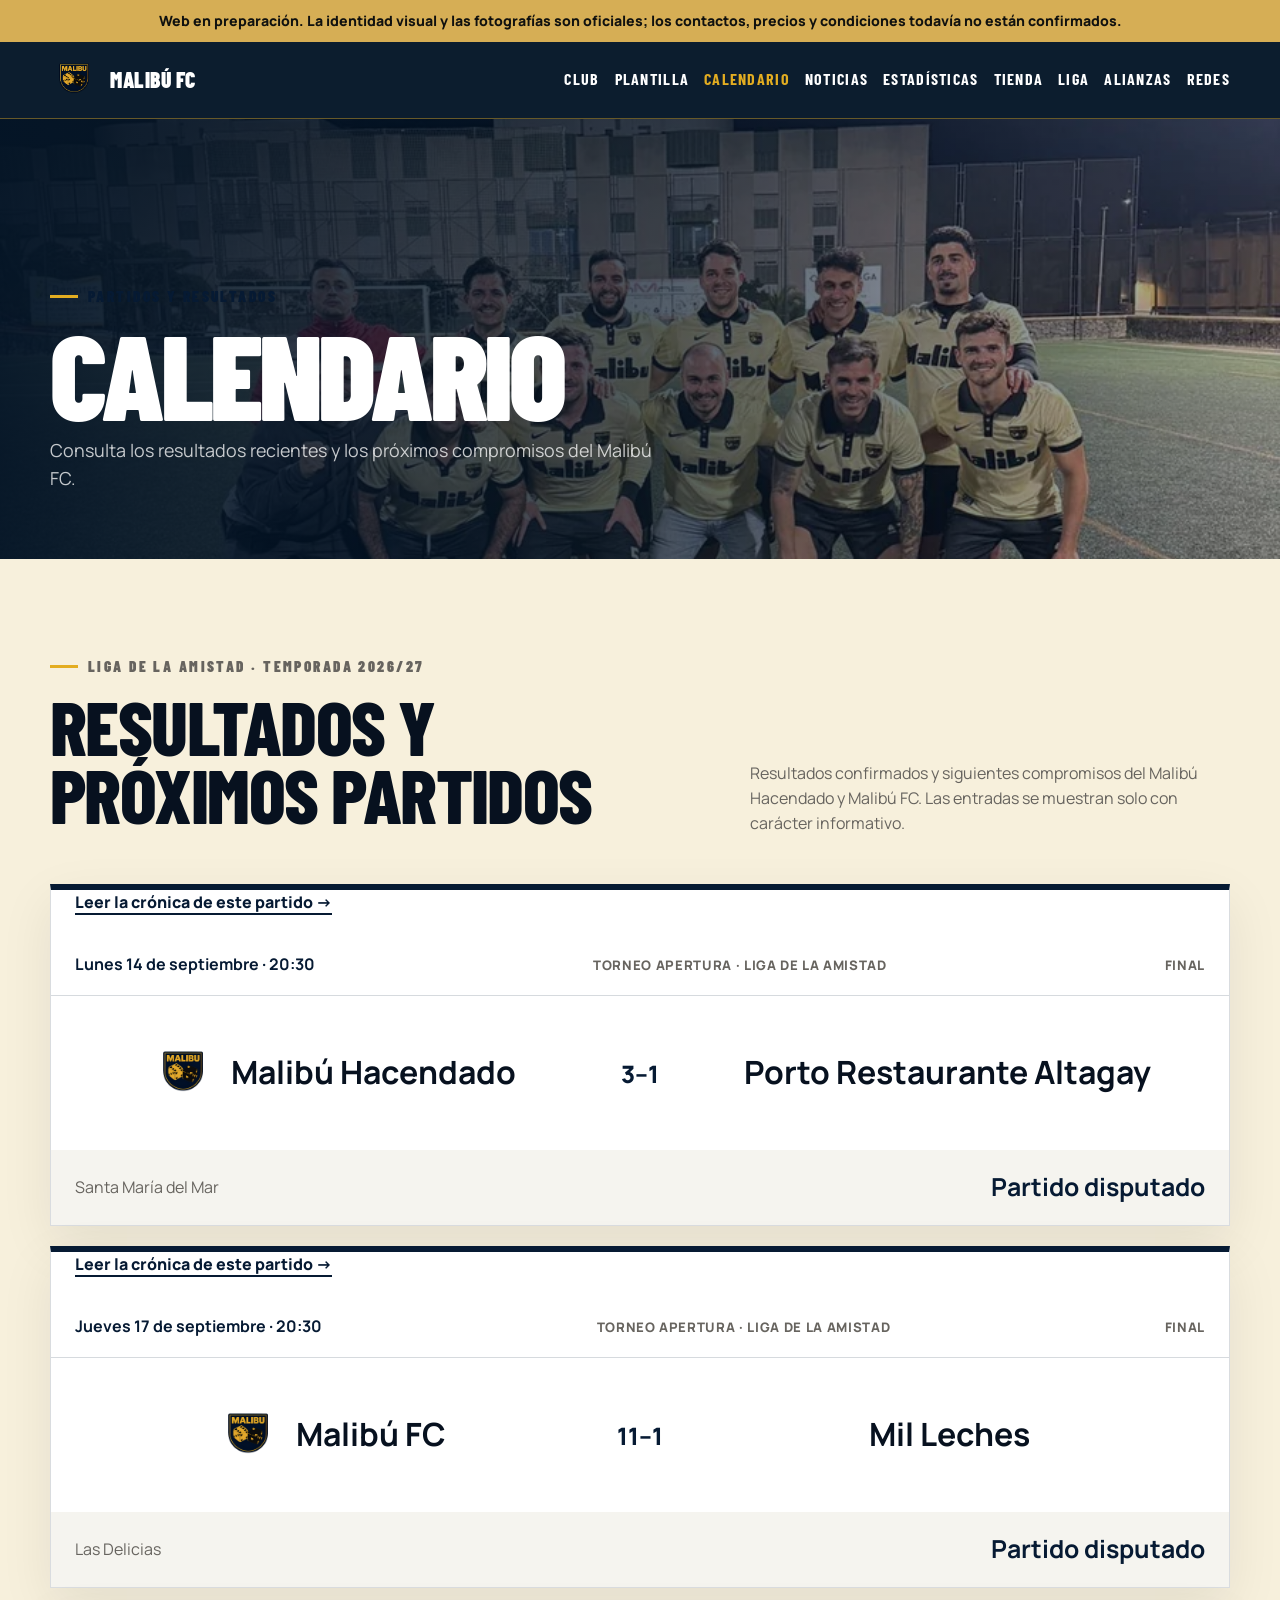
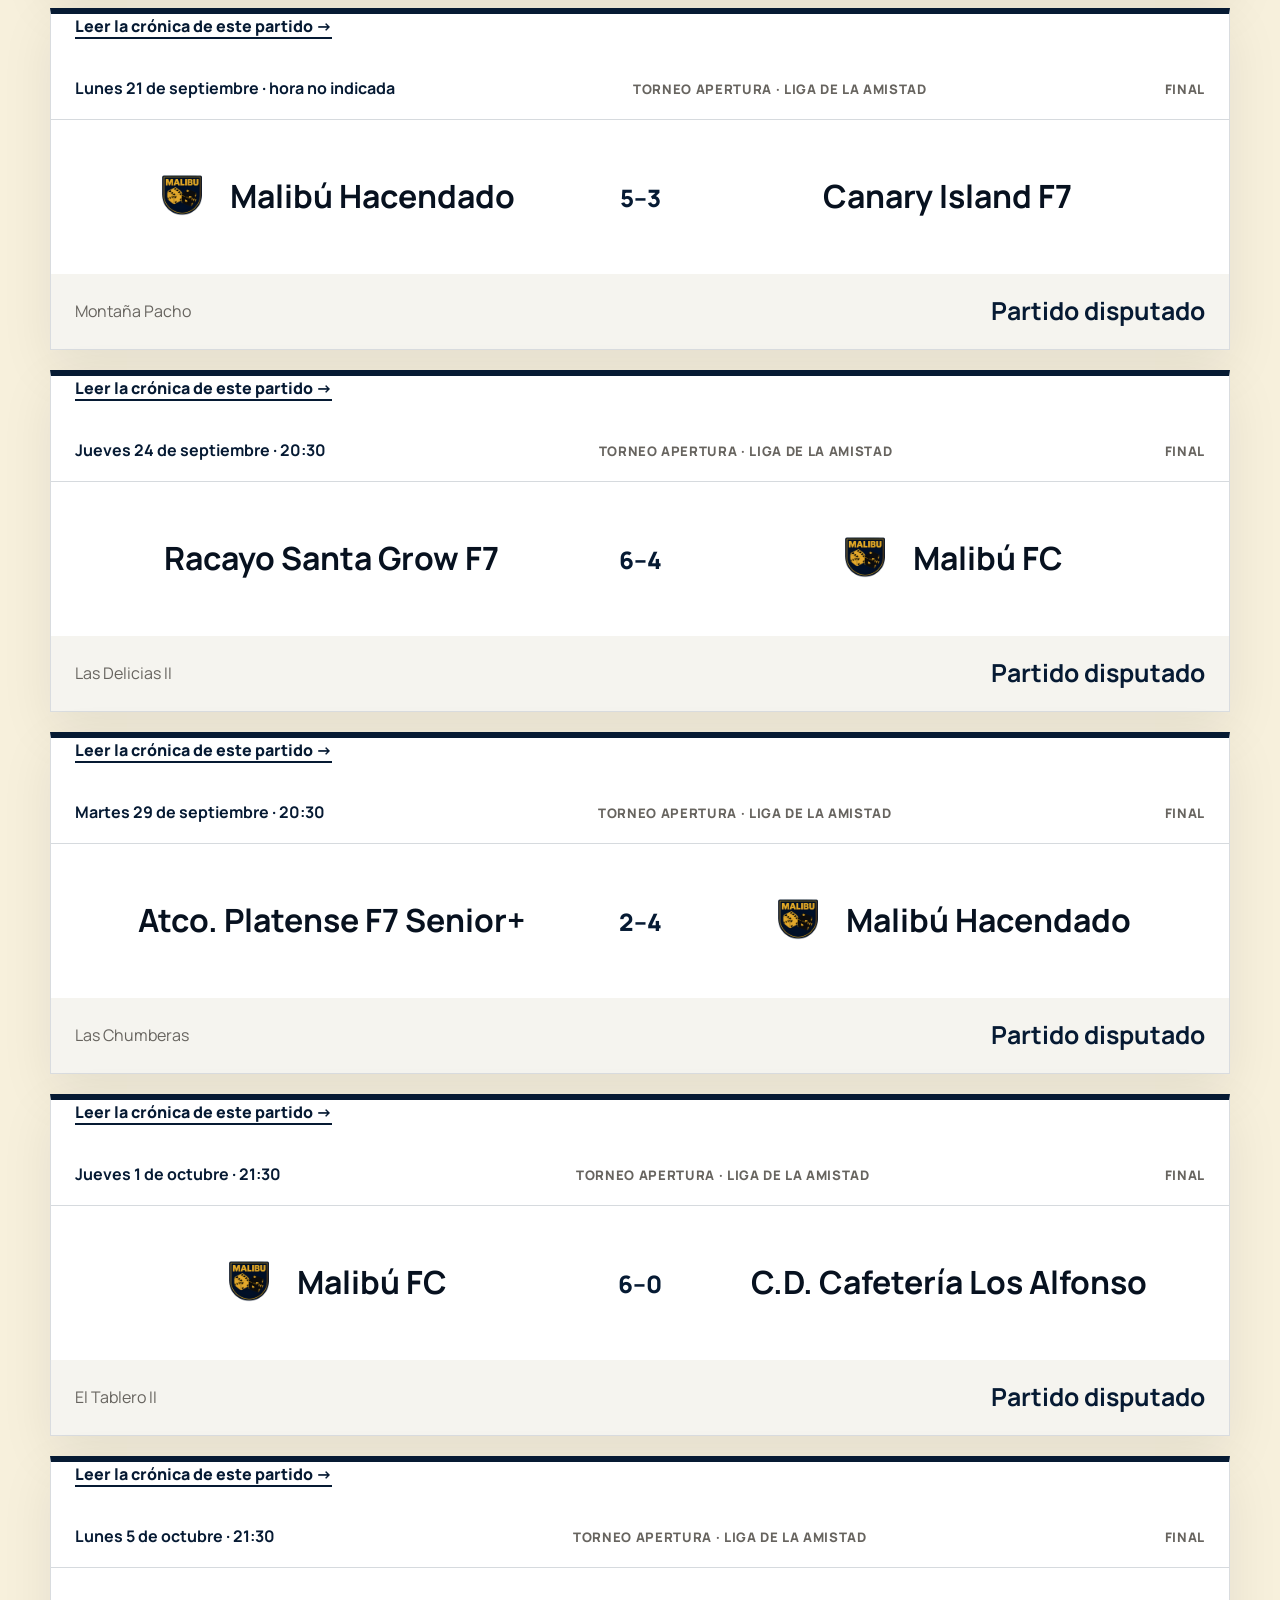
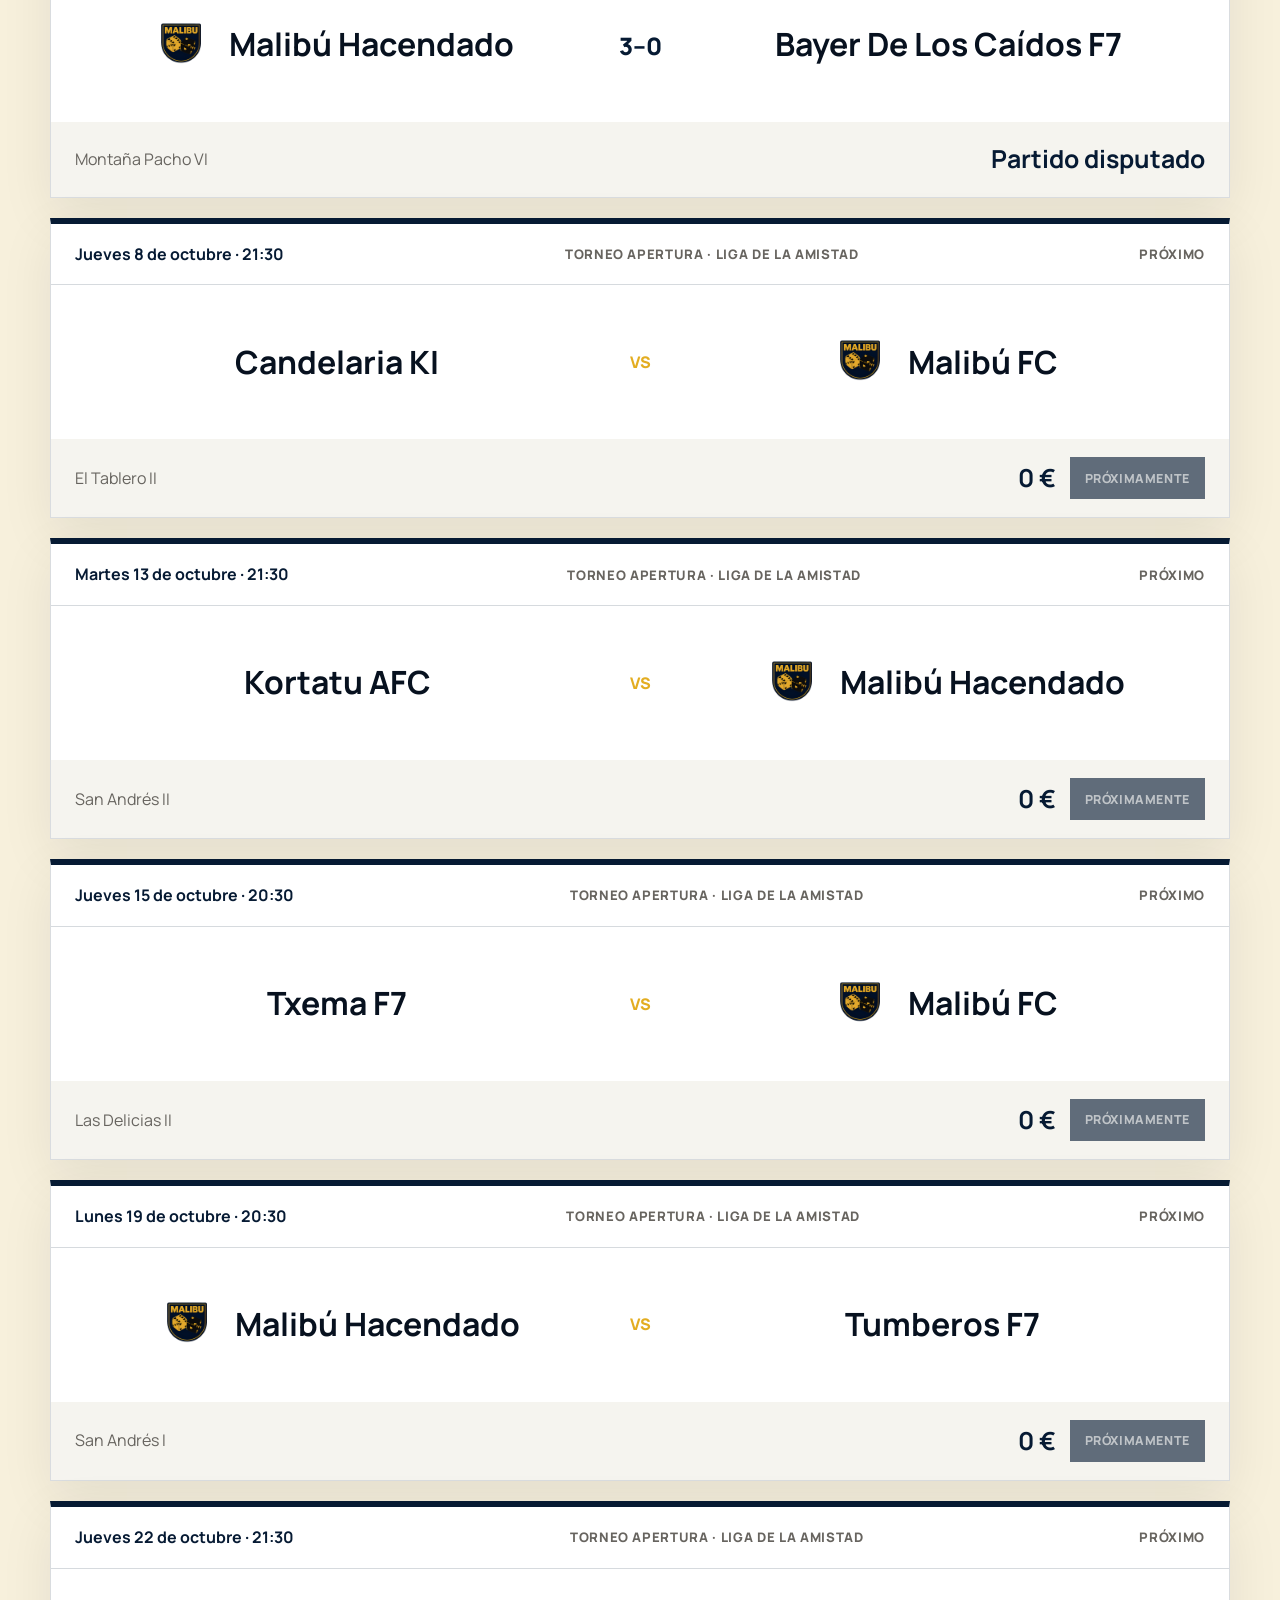
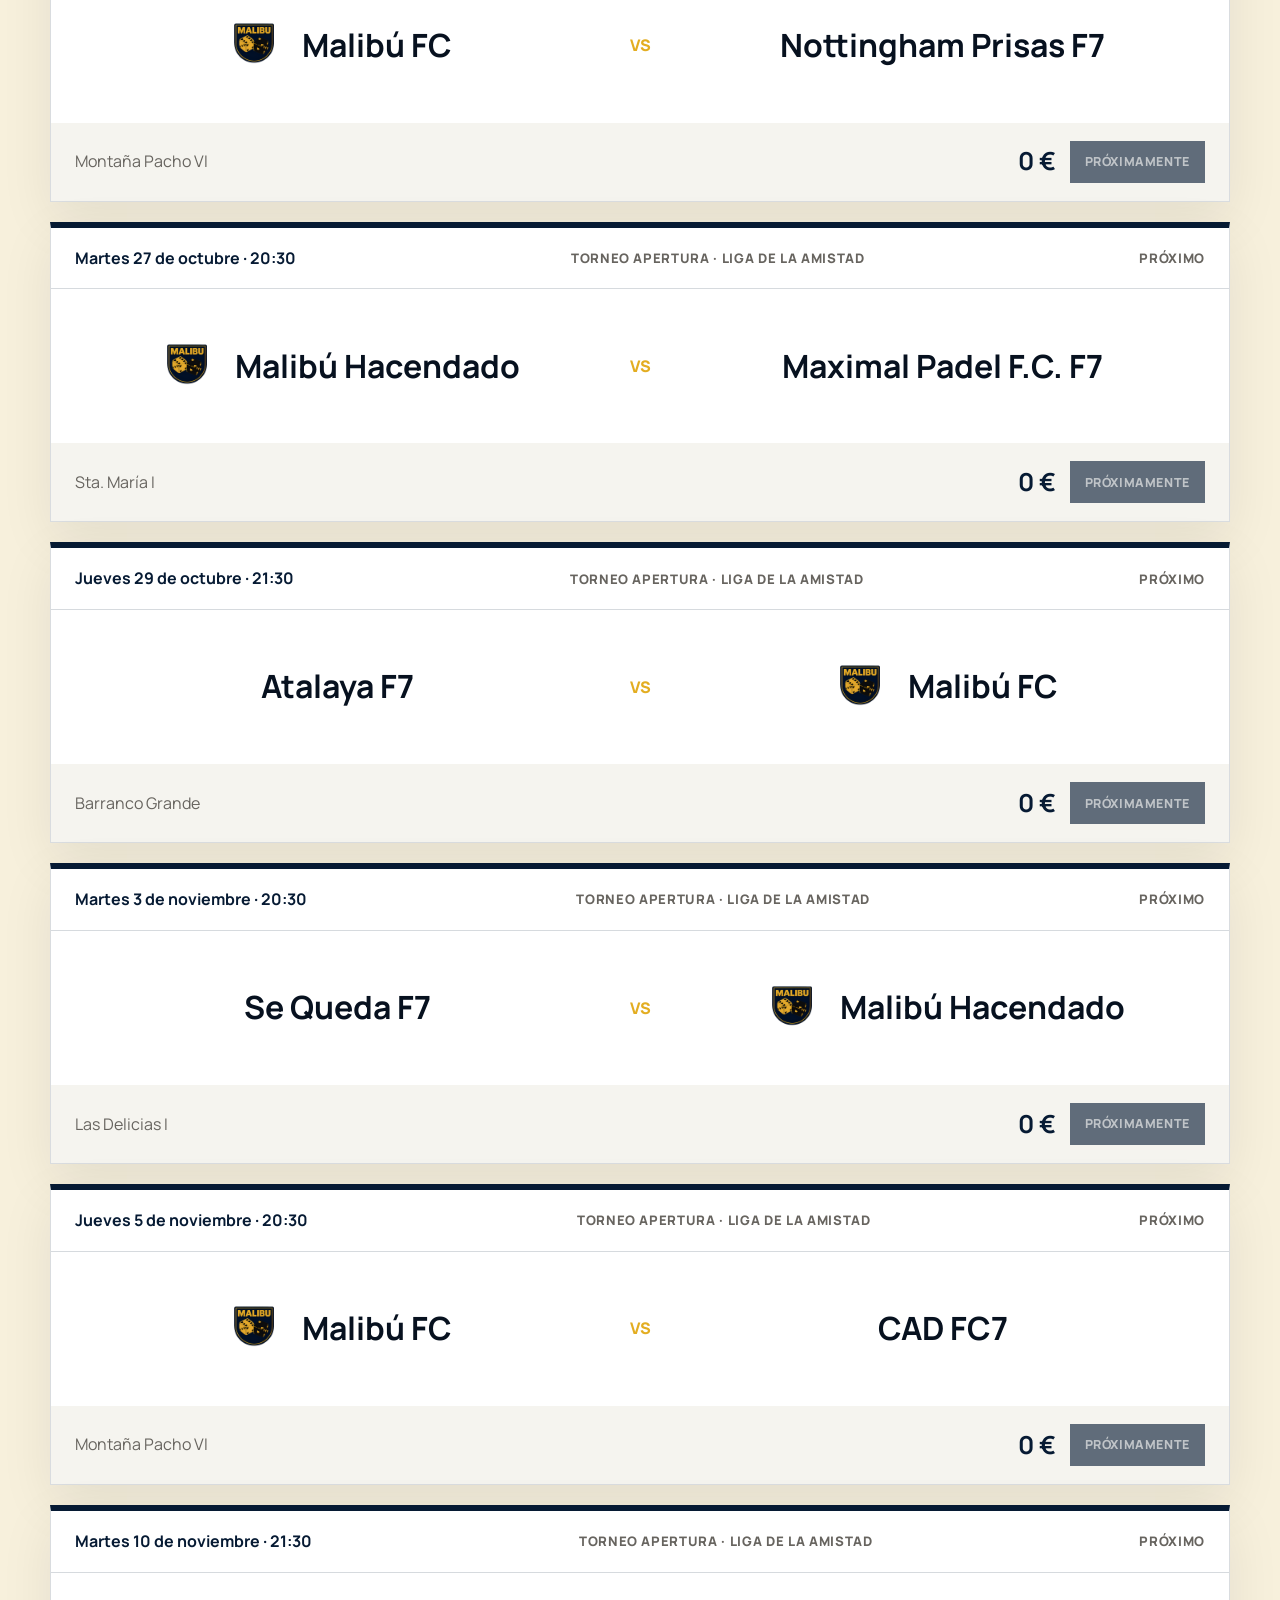
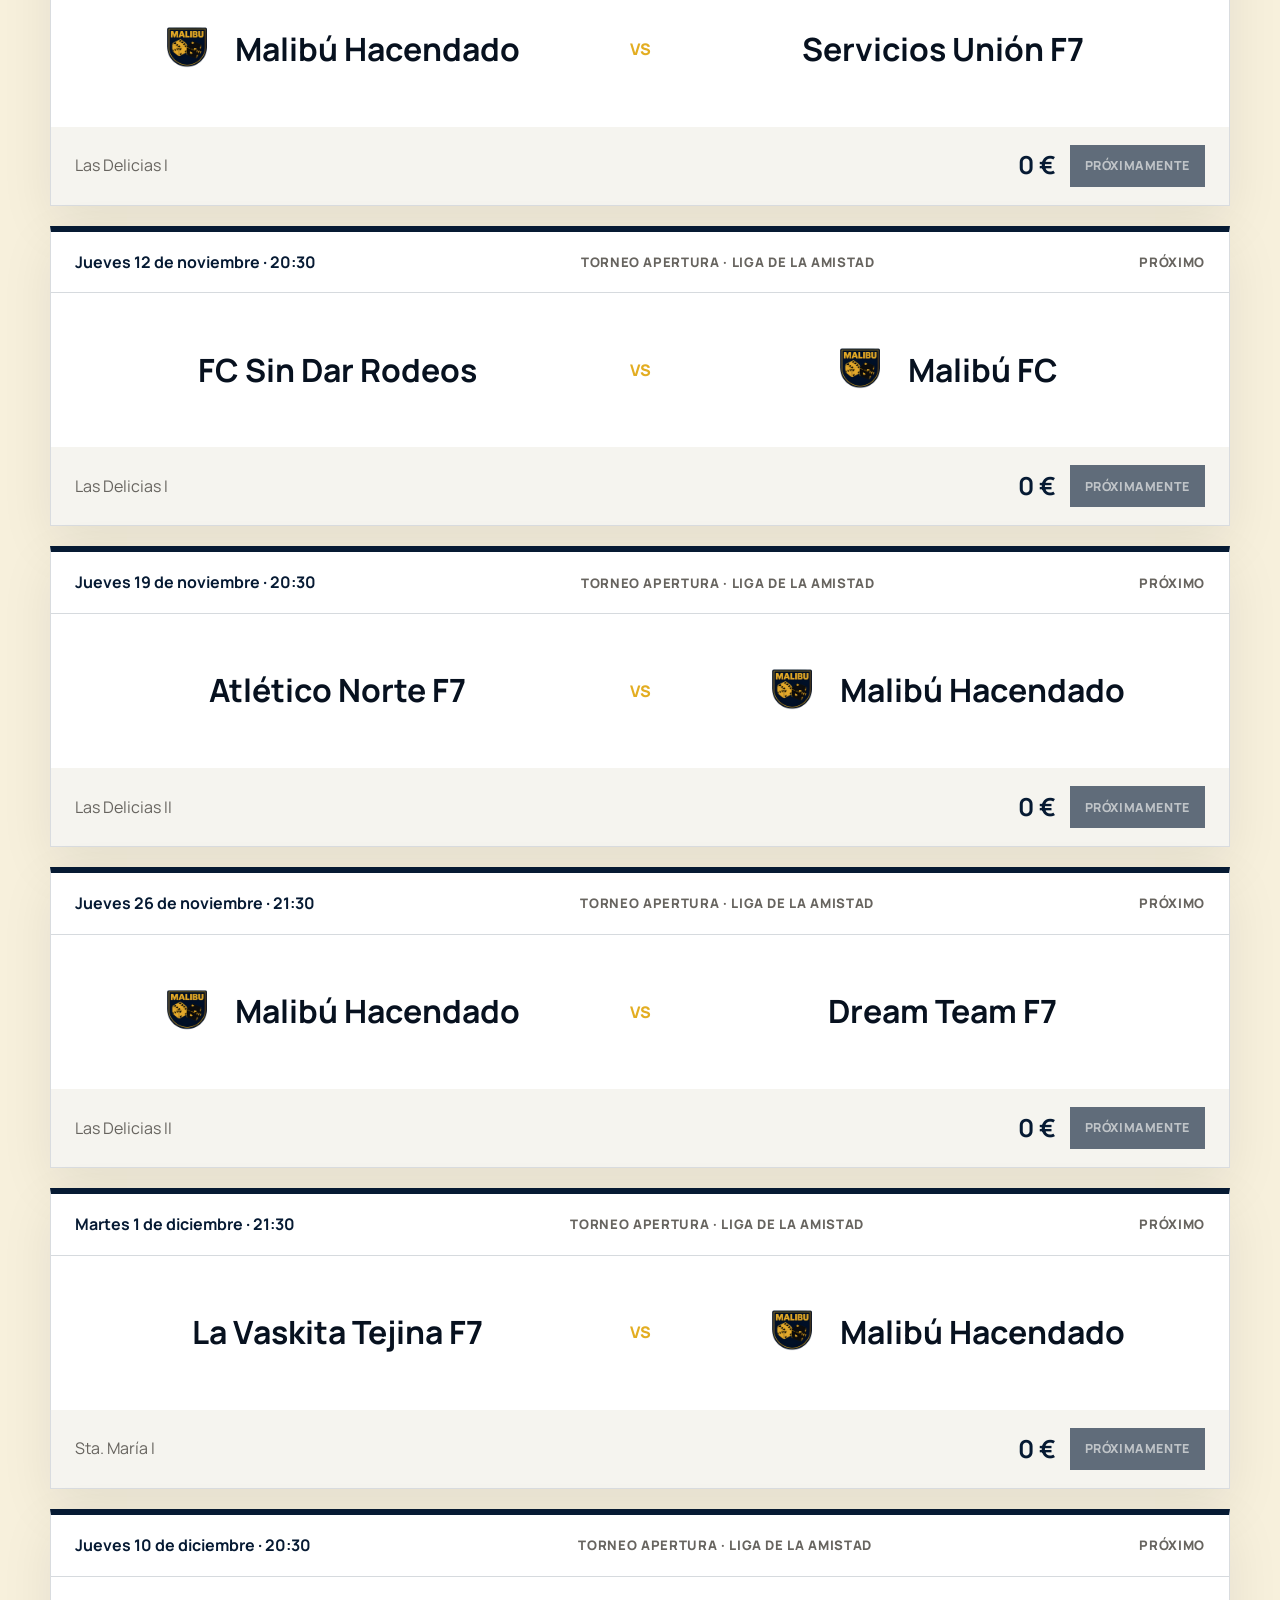
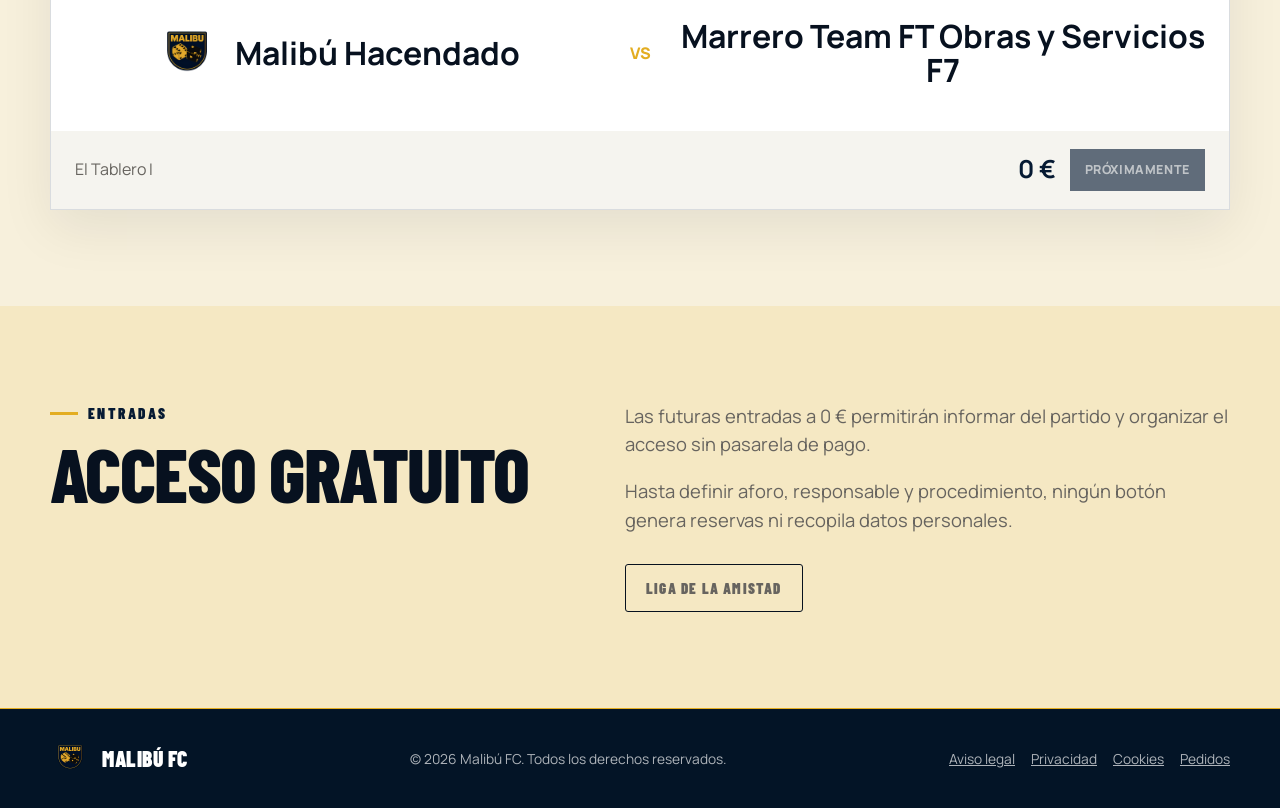
==== calendario/index.html @ 31607dc6 "Actualiza portada, galeria y plantilla 2026-27" ====
<!doctype html>
<html lang="es">
<head>
  <meta charset="utf-8">
  <meta name="viewport" content="width=device-width, initial-scale=1">
  <meta name="description" content="Calendario de partidos y entradas del Malibú FC.">
  <meta name="theme-color" content="#061a33">
  <meta property="og:title" content="Calendario | Malibú FC">
  <meta property="og:description" content="Partidos, resultados y entradas del Malibú FC.">
  <meta property="og:type" content="website">
  <meta property="og:url" content="https://malibufc.es/calendario/">
  <meta property="og:image" content="https://malibufc.es/assets/images/equipo/equipo-malibu-fc.webp">
  <link rel="canonical" href="https://malibufc.es/calendario/">
  <title>Calendario | Malibú FC</title>
  <link rel="icon" href="/assets/images/club/favicon-malibu-fc.png" type="image/png">
  <link rel="preconnect" href="https://fonts.googleapis.com">
  <link rel="preconnect" href="https://fonts.gstatic.com" crossorigin>
  <link href="https://fonts.googleapis.com/css2?family=Barlow+Condensed:wght@500;600;700;800;900&family=Manrope:wght@400;500;600;700;800&display=swap" rel="stylesheet">
    <link rel="stylesheet" href="/css/styles.css?v=20261008-1">
    <link rel="stylesheet" href="/css/review.css?v=20261007-1">
    <script defer src="/js/config.js?v=20261008-1"></script>
    <script defer src="/js/app.js?v=20261008-1"></script>
</head>
<body>
  <a class="skip-link" href="#contenido">Saltar al contenido</a>
  <header class="site-header"><div class="container nav-wrap"><a class="brand" href="/" aria-label="Malibú FC, inicio"><img src="/assets/images/club/escudo-malibu-fc.png" alt="Escudo oficial del Malibú FC" width="48" height="52"><span>Malibú FC</span></a><button class="menu-button" type="button" aria-expanded="false" aria-controls="menu-principal">Menú</button><nav id="menu-principal" class="main-nav" aria-label="Navegación principal"><a href="/#club">Club</a><a href="/plantilla/">Plantilla</a><a href="/calendario/" aria-current="page">Calendario</a><a href="/#ultimas-noticias">Noticias</a><a href="/estadisticas/">Estadísticas</a><a href="/tienda/">Tienda</a><a href="/#liga">Liga</a><a href="/#alianzas">Alianzas</a><a href="/#redes">Redes</a></nav></div></header>
  <main id="contenido">
    <section class="inner-hero inner-hero-calendar"><div class="container inner-hero-content"><p class="eyebrow">Partidos y resultados</p><h1>Calendario</h1><p>Consulta los resultados recientes y los próximos compromisos del Malibú FC.</p></div></section>
    <section class="section calendar-section">
      <div class="container"><div class="section-heading"><div><p class="eyebrow">Liga de la Amistad · temporada 2026/27</p><h2>Resultados y próximos partidos</h2></div><p>Resultados confirmados y siguientes compromisos del Malibú Hacendado y Malibú FC. Las entradas se muestran solo con carácter informativo.</p></div><div id="calendar-grid" class="calendar-grid" aria-live="polite"></div></div>
    </section>
    <section class="section section-accent ticket-info"><div class="container split"><div><p class="eyebrow">Entradas</p><h2>Acceso gratuito</h2></div><div class="body-copy"><p>Las futuras entradas a 0 € permitirán informar del partido y organizar el acceso sin pasarela de pago.</p><p>Hasta definir aforo, responsable y procedimiento, ningún botón genera reservas ni recopila datos personales.</p><a class="button button-secondary" href="https://futbol7amistad.com/" target="_blank" rel="noopener noreferrer">Liga de la Amistad</a></div></div></section>
  </main>
  <footer class="site-footer"><div class="container footer-grid"><div class="brand footer-brand"><img src="/assets/images/club/escudo-malibu-fc.png" alt="" width="40" height="43"><span>Malibú FC</span></div><p>© <span id="current-year"></span> Malibú FC. Todos los derechos reservados.</p><nav aria-label="Enlaces legales"><a href="/aviso-legal.html">Aviso legal</a><a href="/privacidad.html">Privacidad</a><a href="/cookies.html">Cookies</a><a href="/condiciones-pedido.html">Pedidos</a></nav></div></footer>
</body>
</html>
---- css/styles.css ----
:root {
  --bg: #f4f2ed;
  --surface: #ffffff;
  --ink: #111111;
  --muted: #67645f;
  --dark: #031426;
  --navy: #061a33;
  --gold-light: #f5e8c3;
  --gold: #d8a524;
  --line: rgba(17, 17, 17, 0.14);
  --radius: 22px;
  --shadow: 0 24px 60px rgba(0, 0, 0, 0.10);
  --container: 1180px;
}

* { box-sizing: border-box; }
html { scroll-behavior: smooth; }
body {
  margin: 0;
  background: var(--bg);
  color: var(--ink);
  font-family: Inter, ui-sans-serif, system-ui, -apple-system, BlinkMacSystemFont, "Segoe UI", sans-serif;
  line-height: 1.55;
}
img { max-width: 100%; display: block; }
a { color: inherit; }
button, input, textarea, select { font: inherit; }

.skip-link {
  position: absolute;
  left: -9999px;
  top: 0;
  z-index: 999;
  background: white;
  padding: 12px 18px;
}
.skip-link:focus { left: 12px; top: 12px; }
.container { width: min(calc(100% - 40px), var(--container)); margin-inline: auto; }

.site-header {
  position: sticky;
  top: 0;
  z-index: 100;
  background: rgba(244, 242, 237, 0.88);
  backdrop-filter: blur(14px);
  border-bottom: 1px solid var(--line);
}
.nav-wrap { min-height: 76px; display: flex; align-items: center; justify-content: space-between; gap: 24px; }
.brand { display: inline-flex; align-items: center; gap: 12px; text-decoration: none; font-weight: 850; letter-spacing: -0.03em; }
.brand img { object-fit: contain; }
.main-nav { display: flex; align-items: center; gap: 28px; }
.main-nav a { text-decoration: none; font-weight: 700; font-size: 0.94rem; }
.main-nav a:hover { color: var(--navy); }
.menu-button { display: none; border: 1px solid var(--line); border-radius: 999px; background: transparent; padding: 9px 14px; font-weight: 750; }

.hero {
  min-height: 690px;
  display: grid;
  align-items: center;
  overflow: hidden;
  background:
    radial-gradient(circle at 80% 10%, rgba(214, 174, 85, .38), transparent 28%),
    radial-gradient(circle at 15% 85%, rgba(6, 26, 51, .22), transparent 30%),
    var(--bg);
}
.hero-grid { display: grid; grid-template-columns: 1.25fr .75fr; align-items: center; gap: 70px; padding-block: 90px; }
.eyebrow { margin: 0 0 14px; color: var(--navy); font-weight: 850; text-transform: uppercase; letter-spacing: .12em; font-size: .76rem; }
h1, h2, h3, p { margin-top: 0; }
h1 { margin-bottom: 24px; font-size: clamp(3rem, 7vw, 6.5rem); line-height: .92; letter-spacing: -.07em; max-width: 900px; }
h1 span { color: var(--navy); }
h2 { margin-bottom: 24px; font-size: clamp(2.15rem, 4.8vw, 4.4rem); line-height: 1; letter-spacing: -.055em; }
h3 { font-size: 1.45rem; line-height: 1.15; letter-spacing: -.03em; }
.lead { max-width: 650px; font-size: 1.2rem; color: var(--muted); }
.hero-actions, .contact-actions { display: flex; flex-wrap: wrap; gap: 12px; margin-top: 32px; }
.button { display: inline-flex; align-items: center; justify-content: center; min-height: 50px; padding: 0 20px; border-radius: 999px; text-decoration: none; font-weight: 850; border: 1px solid transparent; transition: transform .2s ease, background .2s ease; }
.button:hover { transform: translateY(-2px); }
.button-primary { background: var(--navy); color: white; }
.button-secondary { border-color: var(--ink); }
.button-light { background: white; color: var(--ink); }
.button-outline-light { color: white; border-color: rgba(255,255,255,.55); }
.button-disabled { opacity: .48; pointer-events: none; }
.hero-card { justify-self: end; width: min(100%, 410px); padding: 38px; text-align: center; background: var(--navy); color: white; border-radius: 42px; box-shadow: var(--shadow); transform: rotate(2deg); }
.hero-card img { width: min(100%, 300px); margin: 0 auto 22px; object-fit: contain; }
.hero-card p { margin-bottom: 2px; font-size: 1.7rem; font-weight: 900; letter-spacing: -.04em; }
.hero-card span { color: var(--gold); font-weight: 750; }

.section { padding-block: 110px; }
.section-dark { background: var(--dark); color: white; }
.section-dark .eyebrow { color: var(--gold); }
.section-dark p { color: rgba(255,255,255,.72); }
.section-accent { background: var(--gold-light); }
.split { display: grid; grid-template-columns: .9fr 1.1fr; gap: 80px; }
.body-copy { font-size: 1.15rem; color: var(--muted); }
.section-heading { display: grid; grid-template-columns: 1fr .75fr; align-items: end; gap: 60px; margin-bottom: 38px; }
.section-heading p { color: var(--muted); }
.card-grid { display: grid; gap: 20px; margin-top: 40px; }
.two-cols { grid-template-columns: repeat(2, 1fr); }
.info-card { position: relative; min-height: 270px; padding: 34px; border: 1px solid rgba(255,255,255,.16); border-radius: var(--radius); overflow: hidden; }
.info-card p { max-width: 480px; }
.card-number { display: block; margin-bottom: 50px; color: var(--gold); font-size: 2.4rem; font-weight: 900; }

.gallery-grid { display: grid; grid-template-columns: 1.35fr .65fr; grid-template-rows: repeat(2, minmax(0, 1fr)); gap: 20px; margin-top: 40px; }
.gallery-card { position: relative; min-height: 0; margin: 0; overflow: hidden; border-radius: var(--radius); background: var(--navy); }
.gallery-card img { width: 100%; height: 100%; object-fit: cover; transition: transform .35s ease; }
.gallery-card:hover img { transform: scale(1.015); }
.gallery-feature { grid-row: 1 / span 2; min-height: 620px; }
.gallery-card figcaption { position: absolute; inset: auto 0 0; padding: 44px 24px 20px; background: linear-gradient(transparent, rgba(3, 20, 38, .9)); color: white; font-weight: 800; }

.product-grid { display: grid; grid-template-columns: repeat(auto-fit, minmax(min(100%, 300px), 440px)); gap: 22px; }
.product-card { display: flex; flex-direction: column; background: var(--surface); border-radius: var(--radius); overflow: hidden; box-shadow: 0 12px 40px rgba(0,0,0,.06); }
.product-image { aspect-ratio: 3 / 4; background: #ebe8df; object-fit: cover; width: 100%; }
.product-content { display: flex; flex-direction: column; flex: 1; padding: 24px; }
.product-meta { display: flex; justify-content: space-between; gap: 16px; align-items: baseline; }
.product-price { white-space: nowrap; color: var(--navy); font-weight: 900; }
.product-description { color: var(--muted); }
.product-detail { font-size: .88rem; font-weight: 700; }
.product-content .button { margin-top: auto; }

.steps { list-style: none; display: grid; grid-template-columns: repeat(4, 1fr); gap: 16px; padding: 0; margin: 44px 0 0; }
.steps li { padding: 26px; background: rgba(255,255,255,.58); border-radius: var(--radius); }
.steps li > span { display: grid; place-items: center; width: 42px; height: 42px; margin-bottom: 32px; background: var(--navy); color: white; border-radius: 50%; font-weight: 900; }
.steps p { margin: 6px 0 0; color: #4f5663; }
.partner-group { margin-top: 44px; }
.partner-group + .partner-group { margin-top: 34px; }
.partner-group h3 { margin-bottom: 18px; }
.partner-grid { display: grid; grid-template-columns: repeat(2, minmax(0, 1fr)); gap: 20px; }
.partner-card { min-height: 190px; display: flex; align-items: center; gap: 34px; padding: 24px 28px; border: 1px solid var(--line); background: var(--surface); border-radius: var(--radius); text-decoration: none; transition: transform .2s ease, border-color .2s ease, box-shadow .2s ease; }
.partner-card:hover { transform: translateY(-3px); border-color: var(--gold); box-shadow: 0 16px 38px rgba(3, 20, 38, .08); }
.partner-name { font-size: 1.35rem; font-weight: 900; letter-spacing: -.03em; }
.partner-logo { flex: 0 0 190px; width: 190px; height: 130px; object-fit: contain; object-position: center; background: #fff; border-radius: 6px; padding: 10px; }
.partner-info { display: grid; gap: 18px; align-content: center; }
.partner-action { color: var(--muted); font-size: .9rem; font-weight: 750; }
.social-heading { margin-bottom: 38px; }
.social-grid { display: grid; grid-template-columns: repeat(2, minmax(0, 1fr)); gap: 20px; }
.social-card { min-height: 190px; display: flex; flex-direction: column; justify-content: space-between; padding: 30px; border-radius: var(--radius); background: var(--navy); color: white; text-decoration: none; transition: transform .2s ease; }
.social-card:hover { transform: translateY(-3px); }
.social-card strong { font-size: 1.7rem; }
.social-card span { color: var(--gold); font-weight: 800; }
.social-card-disabled { background: rgba(6, 26, 51, .16); color: var(--navy); cursor: not-allowed; }
.social-card-disabled span { color: var(--muted); }
.contact-grid { display: grid; grid-template-columns: 1fr 1fr; align-items: center; gap: 70px; }
.contact-actions { justify-content: flex-end; margin-top: 0; }
.contact-form { display: grid; gap: 10px; max-width: 560px; padding: 26px; background: rgba(255,255,255,.08); border: 1px solid rgba(255,255,255,.18); border-radius: 14px; }
.contact-form label { color: rgba(255,255,255,.8); font-size: .78rem; font-weight: 800; text-transform: uppercase; letter-spacing: .08em; }
.contact-form input, .contact-form textarea { width: 100%; padding: 12px 14px; color: var(--dark); background: #fff; border: 1px solid transparent; border-radius: 7px; font: inherit; }
.contact-form textarea { resize: vertical; }
.contact-form input:focus, .contact-form textarea:focus { outline: 3px solid rgba(216,165,36,.55); }
.form-note { margin: 0; color: rgba(255,255,255,.66); font-size: .78rem; }
.site-footer { padding-block: 28px; border-top: 1px solid var(--line); font-size: .86rem; }
.footer-grid { display: grid; grid-template-columns: auto 1fr auto; align-items: center; gap: 30px; }
.footer-grid p { margin: 0; text-align: center; color: var(--muted); }
.footer-grid nav { display: flex; gap: 16px; }
.footer-grid nav a { color: var(--muted); }

@media (max-width: 900px) {
  .partner-card { gap: 22px; padding: 20px; }
  .partner-logo { flex-basis: 145px; width: 145px; height: 105px; }
  .menu-button { display: inline-flex; }
  .main-nav { display: none; position: absolute; top: 76px; left: 20px; right: 20px; flex-direction: column; align-items: stretch; padding: 20px; background: var(--surface); border: 1px solid var(--line); border-radius: 18px; box-shadow: var(--shadow); }
  .main-nav.is-open { display: flex; }
  .hero-grid, .split, .section-heading, .contact-grid { grid-template-columns: 1fr; }
  .hero-card { justify-self: center; }
  .gallery-grid { grid-template-columns: 1fr 1fr; grid-template-rows: auto auto; }
  .gallery-feature { grid-column: 1 / -1; grid-row: auto; min-height: 0; aspect-ratio: 4 / 3; }
  .gallery-card:not(.gallery-feature) { aspect-ratio: 3 / 4; }
  .product-grid { grid-template-columns: repeat(2, 1fr); }
  .steps { grid-template-columns: repeat(2, 1fr); }
  .contact-actions { justify-content: flex-start; }
  .footer-grid { grid-template-columns: 1fr; justify-items: center; }
}

@media (max-width: 600px) {
  .partner-card { align-items: flex-start; flex-direction: column; gap: 16px; }
  .partner-logo { flex-basis: auto; width: 100%; height: 120px; }
  .container { width: min(calc(100% - 28px), var(--container)); }
  .hero { min-height: auto; }
  .hero-grid { padding-block: 64px; gap: 42px; }
  .section { padding-block: 78px; }
  .two-cols, .product-grid, .steps, .partner-grid, .social-grid, .gallery-grid { grid-template-columns: 1fr; }
  .gallery-feature { grid-column: auto; }
  .hero-card { padding: 26px; border-radius: 30px; }
  .product-meta { display: block; }
  .footer-grid nav { flex-wrap: wrap; justify-content: center; }
}


/* Identidad futbolística de Tenerife */
:root {
  --pitch: #15462e;
  --pitch-dark: #0b2d1e;
  --cream: #f3e8c6;
}

body { background: #f1efe8; }
section[id] { scroll-margin-top: 92px; }
.site-header { background: rgba(3, 20, 38, .96); border-bottom-color: rgba(216, 165, 36, .45); }
.site-header .brand, .main-nav a { color: white; }
.main-nav { gap: 22px; }
.main-nav a { position: relative; font-size: .88rem; text-transform: uppercase; letter-spacing: .035em; }
.main-nav a::after { content: ""; position: absolute; left: 0; right: 100%; bottom: -7px; height: 2px; background: var(--gold); transition: right .2s ease; }
.main-nav a:hover { color: var(--gold-light); }
.main-nav a:hover::after { right: 0; }
.menu-button { color: white; border-color: rgba(255,255,255,.45); }

.hero { position: relative; min-height: 760px; color: white; background-image: linear-gradient(90deg, rgba(3,20,38,.97) 0%, rgba(3,20,38,.82) 44%, rgba(3,20,38,.34) 72%, rgba(3,20,38,.62) 100%), url("../assets/images/equipo/equipo-malibu-fc.webp"); background-size: cover; background-position: center 44%; }
.hero::after { content: ""; position: absolute; inset: auto 0 0; height: 8px; background: linear-gradient(90deg, var(--gold) 0 38%, var(--cream) 38% 62%, var(--gold) 62%); }
.hero-grid { position: relative; z-index: 2; }
.hero-pitch { position: absolute; z-index: 1; width: 440px; height: 440px; right: -150px; top: 50%; transform: translateY(-50%); border: 2px solid rgba(255,255,255,.16); border-radius: 50%; }
.hero-pitch::before { content: ""; position: absolute; width: 2px; height: 760px; left: 50%; top: 50%; transform: translate(-50%,-50%); background: rgba(255,255,255,.12); }
.hero .eyebrow { color: var(--gold); }
.hero h1 { max-width: 760px; font-weight: 950; text-transform: uppercase; letter-spacing: -.065em; text-shadow: 0 4px 24px rgba(0,0,0,.28); }
.hero h1 span { color: var(--cream); }
.hero .lead { color: rgba(255,255,255,.86); font-size: 1.22rem; }
.hero .button-primary { background: var(--gold); color: var(--dark); }
.hero .button-secondary { border-color: rgba(255,255,255,.72); color: white; background: rgba(3,20,38,.28); }
.hero-card { position: relative; width: min(100%, 370px); padding: 34px; background: rgba(3,20,38,.84); border: 1px solid rgba(216,165,36,.7); border-radius: 18px; box-shadow: 0 30px 80px rgba(0,0,0,.32); transform: none; backdrop-filter: blur(8px); }
.hero-card::before, .hero-card::after { content: ""; position: absolute; width: 38px; height: 38px; border-color: var(--gold); }
.hero-card::before { left: 12px; top: 12px; border-left: 2px solid; border-top: 2px solid; }
.hero-card::after { right: 12px; bottom: 12px; border-right: 2px solid; border-bottom: 2px solid; }
.hero-card-kicker { display: block; margin-bottom: 16px; color: rgba(255,255,255,.68) !important; text-transform: uppercase; letter-spacing: .14em; font-size: .72rem; }
.hero-card img { width: min(100%, 250px); }

.eyebrow { display: flex; align-items: center; gap: 10px; }
.eyebrow::before { content: ""; width: 28px; height: 3px; flex: 0 0 auto; background: var(--gold); }
h2 { font-weight: 950; text-transform: uppercase; letter-spacing: -.045em; }
.club-section { position: relative; overflow: hidden; }
.club-section::after { content: "MFC"; position: absolute; right: -28px; bottom: -82px; color: rgba(6,26,51,.045); font-size: clamp(9rem, 24vw, 24rem); line-height: .8; font-weight: 950; letter-spacing: -.1em; pointer-events: none; }
.club-section .container { position: relative; z-index: 1; }
.identity-tags { display: flex; flex-wrap: wrap; gap: 10px; margin-top: 30px; }
.identity-tags span { padding: 9px 15px; border: 1px solid var(--navy); color: var(--navy); font-size: .78rem; font-weight: 900; text-transform: uppercase; letter-spacing: .08em; }

.history-section { padding-top: 0; }
.history-panel { position: relative; display: grid; grid-template-columns: 1.2fr .8fr; align-items: center; min-height: 470px; padding: 62px; overflow: hidden; background: var(--navy); color: white; border-radius: 18px; }
.history-panel::before { content: ""; position: absolute; inset: 22px; border: 1px solid rgba(255,255,255,.13); pointer-events: none; }
.history-copy { position: relative; z-index: 2; max-width: 680px; }
.history-copy .eyebrow { color: var(--gold); }
.history-copy p { color: rgba(255,255,255,.72); font-size: 1.08rem; }
.status-pill { display: inline-flex; margin-top: 16px; padding: 9px 14px; background: var(--gold); color: var(--dark); font-size: .75rem; font-weight: 950; text-transform: uppercase; letter-spacing: .1em; }
.history-mark { position: relative; justify-self: center; display: grid; place-items: center; width: 240px; aspect-ratio: 1; border: 2px solid rgba(255,255,255,.3); border-radius: 50%; }
.history-mark::before { content: ""; position: absolute; top: -130px; bottom: -130px; left: 50%; width: 2px; background: rgba(255,255,255,.16); }
.history-mark span { position: relative; z-index: 1; color: var(--gold); font-size: 4.4rem; font-weight: 950; letter-spacing: -.08em; }

.section-dark { background: linear-gradient(135deg, rgba(21,70,46,.24), transparent 45%), var(--dark); }
.gallery-card { border: 1px solid rgba(216,165,36,.28); border-radius: 12px; }
.product-card, .steps li, .partner-card, .social-card { border-radius: 12px; }
.product-card { border-top: 5px solid var(--gold); }
.steps li { position: relative; border: 1px solid rgba(6,26,51,.1); }
.steps li > span { border-radius: 4px; background: var(--pitch); }
.partner-card { border-left: 5px solid var(--gold); }

.competition-section { position: relative; overflow: hidden; background: var(--pitch); color: white; }
.competition-section::before { content: ""; position: absolute; width: 460px; height: 460px; left: -230px; top: 50%; transform: translateY(-50%); border: 2px solid rgba(255,255,255,.14); border-radius: 50%; }
.competition-section::after { content: ""; position: absolute; left: 50%; top: 0; bottom: 0; width: 1px; background: rgba(255,255,255,.1); }
.competition-grid { position: relative; z-index: 1; display: grid; grid-template-columns: .9fr 1.1fr; gap: 80px; align-items: center; }
.competition-section .eyebrow { color: var(--gold-light); }
.competition-section p { color: rgba(255,255,255,.76); font-size: 1.08rem; }
.competition-links { display: grid; gap: 12px; }
.competition-link { display: flex; align-items: center; justify-content: space-between; gap: 20px; min-height: 72px; padding: 0 22px; background: rgba(3,20,38,.58); border: 1px solid rgba(255,255,255,.18); color: white; text-decoration: none; font-weight: 900; transition: transform .2s ease, border-color .2s ease; }
.competition-link:hover { transform: translateX(4px); border-color: var(--gold); }
.competition-link strong { color: var(--gold); font-size: .82rem; text-transform: uppercase; letter-spacing: .06em; }
.social-card { border-bottom: 5px solid var(--gold); }
.site-footer { background: var(--dark); color: white; border-top-color: var(--gold); }
.site-footer .footer-grid p, .site-footer .footer-grid nav a { color: rgba(255,255,255,.68); }

@media (max-width: 1100px) {
  .menu-button { display: inline-flex; }
  .main-nav { display: none; position: absolute; top: 76px; left: 20px; right: 20px; flex-direction: column; align-items: stretch; padding: 20px; background: var(--navy); border: 1px solid rgba(216,165,36,.45); border-radius: 12px; box-shadow: var(--shadow); }
  .main-nav.is-open { display: flex; }
}

@media (max-width: 900px) {
  .history-panel, .competition-grid { grid-template-columns: 1fr; }
  .history-mark { position: absolute; right: -70px; bottom: -70px; opacity: .3; }
  .competition-section::after { display: none; }
}

@media (max-width: 600px) {
  .hero { min-height: 730px; background-position: 60% center; background-image: linear-gradient(180deg, rgba(3,20,38,.95) 0%, rgba(3,20,38,.76) 58%, rgba(3,20,38,.96) 100%), url("../assets/images/equipo/equipo-malibu-fc.webp"); }
  .hero-grid { padding-block: 56px 74px; }
  .hero h1 { font-size: clamp(3.1rem, 16vw, 4.4rem); }
  .hero-card { width: min(82%, 290px); padding: 22px; }
  .hero-card img { width: 160px; margin-bottom: 10px; }
  .hero-card p { font-size: 1.35rem; }
  .history-panel { min-height: 440px; padding: 44px 28px; }
  .history-panel::before { inset: 12px; }
  .competition-grid { gap: 36px; }
  .competition-link { min-height: 66px; }
}


/* Plantilla y calendario público */
.main-nav { gap: 15px; }
.main-nav a { font-size: .79rem; }
.squad-section { position: relative; overflow: hidden; background: #e9e5da; }
.squad-section::before { content: ""; position: absolute; inset: 0; background: linear-gradient(90deg, transparent 49.9%, rgba(6,26,51,.06) 50%, transparent 50.1%); pointer-events: none; }
.squad-section .container { position: relative; z-index: 1; }
.squad-pending { display: flex; align-items: center; justify-content: space-between; gap: 24px; margin-bottom: 24px; padding: 28px; background: var(--navy); color: white; border-left: 6px solid var(--gold); }
.squad-pending h3 { margin-bottom: 6px; font-size: 1.55rem; }
.squad-pending p { margin: 0; color: rgba(255,255,255,.7); }
.squad-pending > span { flex: 0 0 auto; padding: 8px 12px; color: var(--dark); background: var(--gold); font-size: .72rem; font-weight: 950; text-transform: uppercase; letter-spacing: .08em; }
.squad-placeholder-grid, .squad-grid { display: grid; grid-template-columns: repeat(4, minmax(0, 1fr)); gap: 14px; }
.squad-line-card { position: relative; display: flex; min-height: 220px; flex-direction: column; justify-content: flex-end; padding: 22px; overflow: hidden; background: linear-gradient(150deg, #0d2948, var(--navy)); color: white; border-bottom: 5px solid var(--gold); }
.squad-line-card::before { content: "MFC"; position: absolute; right: -8px; top: 18px; color: rgba(255,255,255,.06); font-size: 5.5rem; font-weight: 950; letter-spacing: -.12em; }
.squad-line-card span { position: absolute; left: 20px; top: 14px; color: var(--gold); font-size: 3.4rem; font-weight: 950; }
.squad-line-card strong { position: relative; font-size: 1.15rem; text-transform: uppercase; }
.squad-line-card small { position: relative; margin-top: 5px; color: rgba(255,255,255,.58); }
.squad-group + .squad-group { margin-top: 44px; }
.squad-group h3 { margin-bottom: 16px; text-transform: uppercase; }
.player-card { overflow: hidden; background: var(--navy); color: white; border-bottom: 5px solid var(--gold); }
.player-card img { width: 100%; aspect-ratio: 4 / 5; object-fit: cover; background: #0d2948; }
.player-card > div { display: grid; grid-template-columns: auto 1fr; gap: 4px 14px; padding: 18px; }
.player-card > div span { grid-row: 1 / span 2; color: var(--gold); font-size: 2.3rem; font-weight: 950; }
.player-card > div strong, .player-card > div small { display: block; }
.player-card > div small { color: rgba(255,255,255,.6); }
.squad-name-list { display: grid; grid-template-columns: repeat(3, minmax(0, 1fr)); gap: 12px; margin: 0; padding: 0; list-style: none; }
.squad-name-list li { padding: 16px 18px; background: var(--navy); color: white; border-left: 4px solid var(--gold); font-weight: 800; }

.calendar-section { background: var(--cream); }
.calendar-grid { display: grid; gap: 20px; }
.match-card { position: relative; overflow: hidden; background: var(--surface); border: 1px solid rgba(6,26,51,.15); border-top: 6px solid var(--navy); box-shadow: 0 18px 50px rgba(3,20,38,.08); }
.demo-label { display: block; padding: 9px 20px; color: #664910; background: #fff0c7; font-size: .72rem; font-weight: 900; text-align: center; text-transform: uppercase; letter-spacing: .08em; }
.match-meta { display: flex; align-items: center; justify-content: space-between; gap: 20px; padding: 18px 24px; border-bottom: 1px solid var(--line); }
.match-meta strong { color: var(--navy); }
.match-meta span { color: var(--muted); font-size: .82rem; font-weight: 800; text-transform: uppercase; letter-spacing: .05em; }
.match-teams { display: grid; grid-template-columns: 1fr auto 1fr; align-items: center; gap: 30px; padding: 42px 24px; }
.match-teams > div { display: flex; align-items: center; justify-content: center; gap: 16px; min-width: 0; text-align: center; }
.match-teams > div img { width: 64px; height: 70px; object-fit: contain; }
.match-teams > div strong { font-size: clamp(1.2rem, 3vw, 2rem); line-height: 1.05; }
.match-versus { color: var(--gold); font-weight: 950; }
.match-result { color: var(--navy); font-size: 1.5rem; }
.match-footer { display: flex; align-items: center; justify-content: space-between; gap: 20px; padding: 18px 24px; color: var(--muted); background: #f5f4ef; }
.match-report-link { display: block; margin: 0 24px 20px; color: var(--navy); font-weight: 900; text-decoration-thickness: 2px; text-underline-offset: 5px; }
.matchday-report-link { display: inline-block; margin-top: 8px; color: var(--gold); font-weight: 900; text-decoration: none; }
.matchday-fixture-tag { display: inline-block; margin-bottom: 10px; color: var(--gold); font-size: .72rem; font-weight: 950; letter-spacing: .08em; text-transform: uppercase; }
.matchday-fixture[data-status="next"] .matchday-fixture-tag { color: var(--navy); }
.latest-news-section { background: #f5f4ef; }
.latest-news-grid { display: grid; grid-template-columns: repeat(3, minmax(0, 1fr)); gap: 18px; align-items: stretch; }
.latest-match-news { display: contents; }
.latest-news-card { padding: 28px; background: white; border-top: 5px solid var(--gold); box-shadow: var(--shadow); }
.latest-news-card h3 { max-width: 600px; margin: 8px 0 14px; font-family: var(--display); font-size: clamp(1.7rem, 3vw, 2.7rem); line-height: .95; text-transform: uppercase; }
.latest-news-card p:not(.eyebrow) { color: var(--muted); line-height: 1.6; }
.latest-news-card .text-link { display: inline-block; margin-top: 12px; }
.stats-section { background: var(--cream); }
.season-stats { display: grid; gap: 24px; }
.season-stat-card { padding: clamp(24px, 4vw, 44px); background: white; border-top: 6px solid var(--navy); box-shadow: var(--shadow); }
.season-stat-heading { display: flex; align-items: center; justify-content: space-between; gap: 16px; }
.season-stat-heading h2 { margin: 0; font-family: var(--display); font-size: clamp(2.4rem, 6vw, 4.5rem); text-transform: uppercase; }
.season-stat-meta { margin: 4px 0 28px; color: var(--muted); font-weight: 800; }
.season-stat-source { display: inline-block; margin: -12px 0 24px; color: var(--navy); font-weight: 900; text-decoration: underline; text-underline-offset: 3px; }
.season-stat-metrics { display: grid; grid-template-columns: repeat(6, 1fr); gap: 10px; }
.season-stat-metrics > div { padding: 18px 12px; background: var(--navy); color: white; text-align: center; }
.season-stat-metrics strong { display: block; color: var(--gold); font: 900 2.4rem/1 var(--display); }
.season-stat-metrics span { display: block; margin-top: 8px; color: rgba(255,255,255,.7); font-size: .72rem; font-weight: 900; text-transform: uppercase; letter-spacing: .05em; }
.season-stat-leaders { margin-top: 28px; }
.season-stat-leaders h3 { margin-bottom: 12px; font-size: 1rem; text-transform: uppercase; }
.leader-row { display: flex; justify-content: space-between; gap: 12px; padding: 12px 0; border-bottom: 1px solid var(--line); }
.leader-row span { color: var(--muted); }
.season-stat-note { margin: 22px 0 0; color: var(--muted); font-size: .9rem; line-height: 1.55; }

.report-card { background: var(--navy); color: #fff; padding: clamp(28px, 5vw, 56px); position: relative; overflow: hidden; }
.report-card::after { content: attr(data-score); position: absolute; right: 3%; top: -18%; font: 900 clamp(8rem, 24vw, 20rem)/1 var(--display); color: rgba(255,255,255,.05); pointer-events: none; }
.report-list { display: grid; gap: 24px; }
.report-heading, .report-lead, .report-awards { position: relative; z-index: 1; }
.report-heading h2 { max-width: 760px; margin-bottom: 18px; }
.report-lead { max-width: 850px; color: rgba(255,255,255,.82); font-size: 1.12rem; line-height: 1.7; }
.report-awards { display: grid; grid-template-columns: repeat(4, minmax(0, 1fr)); gap: 14px; margin-top: 32px; }
.report-awards > div { border-top: 3px solid var(--gold); padding-top: 14px; display: grid; gap: 4px; }
.report-awards span { color: var(--gold); font: 800 .78rem var(--display); text-transform: uppercase; letter-spacing: .12em; }
.report-awards strong { font: 800 1.7rem var(--display); text-transform: uppercase; }
.report-awards small { color: rgba(255,255,255,.68); line-height: 1.45; }
@media (max-width: 900px) { .latest-news-grid { grid-template-columns: repeat(2, minmax(0, 1fr)); } .report-awards { grid-template-columns: repeat(2, minmax(0, 1fr)); } }
@media (max-width: 700px) { .latest-news-grid, .report-awards { grid-template-columns: 1fr; } }
.video-news-card { display: grid; grid-template-columns: minmax(0, 1.05fr) minmax(280px, .95fr); gap: clamp(28px, 6vw, 88px); align-items: center; border: 1px solid rgba(6,26,51,.16); border-left: 7px solid var(--gold); padding: clamp(28px, 5vw, 52px); background: #f5f4ef; }
.video-news-copy { display: grid; gap: 12px; }
.video-news-copy p { margin: 0; color: var(--muted); line-height: 1.65; }
.video-news-copy .status-pill { justify-self: start; }
@media (max-width: 760px) { .video-news-card { grid-template-columns: 1fr; } }
.ticket-box { display: flex; align-items: center; gap: 14px; }
.ticket-box > strong { color: var(--navy); font-size: 1.55rem; }
.ticket-action { display: inline-flex; align-items: center; min-height: 42px; padding: 0 15px; color: rgba(255,255,255,.62); background: var(--navy); font-size: .78rem; font-weight: 900; text-decoration: none; text-transform: uppercase; letter-spacing: .05em; }
.ticket-action[aria-disabled="true"] { cursor: not-allowed; opacity: .62; }

@media (max-width: 900px) {
  .squad-placeholder-grid, .squad-grid { grid-template-columns: repeat(2, minmax(0, 1fr)); }
  .squad-name-list { grid-template-columns: repeat(2, minmax(0, 1fr)); }
}

@media (max-width: 600px) {
  .squad-pending { align-items: flex-start; flex-direction: column; }
  .squad-placeholder-grid, .squad-grid { grid-template-columns: 1fr; }
  .squad-name-list { grid-template-columns: 1fr; }
  .squad-line-card { min-height: 160px; }
  .match-meta, .match-footer { align-items: flex-start; flex-direction: column; }
  .match-teams { grid-template-columns: 1fr; gap: 14px; padding-block: 32px; }
  .match-teams > div { flex-direction: column; }
  .match-versus { padding-block: 2px; }
  .ticket-box { width: 100%; justify-content: space-between; }
}


/* Arquitectura multipágina */
.main-nav a[aria-current="page"] { color: var(--gold); }
.main-nav a[aria-current="page"]::after { transform: scaleX(1); }

.portal-section { background: var(--cream); }
.portal-grid { display: grid; grid-template-columns: repeat(3, minmax(0, 1fr)); gap: 18px; }
.portal-card { position: relative; display: flex; min-height: 330px; flex-direction: column; justify-content: flex-end; padding: 30px; overflow: hidden; color: white; background: var(--navy); border-bottom: 6px solid var(--gold); text-decoration: none; box-shadow: var(--shadow); isolation: isolate; }
.portal-card::before { content: ""; position: absolute; inset: 0; z-index: -2; background-size: cover; background-position: center; transition: transform .35s ease; }
.portal-card::after { content: ""; position: absolute; inset: 0; z-index: -1; background: linear-gradient(180deg, rgba(3,20,38,.08), rgba(3,20,38,.95)); }
.portal-card:hover::before, .portal-card:focus-visible::before { transform: scale(1.04); }
.portal-squad::before { background-image: url("../assets/images/equipo/equipo-malibu-fc.webp"); }
.portal-calendar::before { background-image: url("../assets/images/equipo/equipo-malibu-fc-campo.webp"); }
.portal-store::before { background-image: url("../assets/images/productos/equipacion-oficial-malibu-fc.webp"); }
.portal-card span { margin-bottom: 8px; color: var(--gold); font-size: .75rem; font-weight: 900; text-transform: uppercase; letter-spacing: .1em; }
.portal-card strong { font-family: var(--display); font-size: clamp(2rem, 4vw, 3.2rem); line-height: .95; text-transform: uppercase; }
.portal-card small { margin-top: 12px; color: rgba(255,255,255,.75); font-size: .9rem; }

.inner-hero { position: relative; min-height: 440px; display: flex; align-items: flex-end; overflow: hidden; color: white; background: var(--navy); isolation: isolate; }
.inner-hero::before { content: ""; position: absolute; inset: 0; z-index: -2; background-size: cover; background-position: center 38%; }
.inner-hero::after { content: ""; position: absolute; inset: 0; z-index: -1; background: linear-gradient(90deg, rgba(3,20,38,.96) 0%, rgba(3,20,38,.68) 52%, rgba(3,20,38,.25) 100%); }
.inner-hero-squad::before { background-image: url("../assets/images/equipo/equipo-malibu-fc.webp"); }
.inner-hero-calendar::before { background-image: url("../assets/images/equipo/equipo-malibu-fc-campo.webp"); }
.inner-hero-stats::before { background-image: url("../assets/images/equipo/equipo-malibu-fc.webp"); }
.inner-hero-store::before { background-image: url("../assets/images/productos/equipacion-oficial-malibu-fc.webp"); background-position: center 35%; }
.inner-hero-content { padding-block: 88px 66px; }
.inner-hero h1 { margin: 0 0 12px; color: white; font-size: clamp(3.8rem, 10vw, 7.5rem); line-height: .86; text-transform: uppercase; }
.inner-hero-content > p:last-child { max-width: 620px; margin: 0; color: rgba(255,255,255,.76); font-size: 1.12rem; }
.team-banner-grid { display: grid; grid-template-columns: minmax(0, 1.35fr) minmax(280px, .65fr); align-items: center; gap: 48px; }
.team-banner-grid img { width: 100%; aspect-ratio: 4 / 3; object-fit: cover; border-bottom: 6px solid var(--gold); }
.team-banner-grid p:not(.eyebrow) { margin-bottom: 24px; color: rgba(255,255,255,.68); }
.ticket-info .button { margin-top: 12px; }
.store-safety { background: #e9e5da; }
.text-link { color: var(--navy); font-weight: 900; text-decoration-thickness: 2px; text-underline-offset: 5px; }

@media (max-width: 900px) {
  .portal-grid { grid-template-columns: 1fr; }
  .portal-card { min-height: 270px; }
  .team-banner-grid { grid-template-columns: 1fr; }
  .season-stat-metrics { grid-template-columns: repeat(3, 1fr); }
  .latest-news-grid { grid-template-columns: 1fr; }
}

@media (max-width: 600px) {
  .inner-hero { min-height: 390px; }
  .inner-hero::after { background: linear-gradient(180deg, rgba(3,20,38,.35), rgba(3,20,38,.96)); }
  .inner-hero-content { padding-block: 70px 48px; }
  .inner-hero h1 { font-size: clamp(3.5rem, 20vw, 5.2rem); }
  .portal-card { min-height: 230px; padding: 24px; }
  .season-stat-heading { align-items: flex-start; flex-direction: column; }
  .season-stat-metrics { grid-template-columns: repeat(2, 1fr); }
  .leader-row { align-items: flex-start; flex-direction: column; }
}


.product-placeholder { position: relative; display: flex; aspect-ratio: 3 / 4; flex-direction: column; justify-content: flex-end; padding: 28px; overflow: hidden; color: white; background: linear-gradient(145deg, #0d2b4d, var(--navy)); isolation: isolate; }
.product-placeholder::before { content: "MALIBÚ"; position: absolute; top: 10%; right: -8%; z-index: -1; color: rgba(255,255,255,.045); font-family: var(--display); font-size: clamp(4.6rem, 12vw, 8rem); line-height: .8; letter-spacing: -.08em; transform: rotate(90deg); }
.product-placeholder::after { content: ""; position: absolute; top: 24px; left: 28px; width: 54px; height: 5px; background: var(--gold); }
.product-placeholder span { margin-bottom: 8px; color: var(--gold); font-size: .72rem; font-weight: 900; text-transform: uppercase; letter-spacing: .09em; }
.product-placeholder strong { font-family: var(--display); font-size: clamp(3.2rem, 8vw, 5.8rem); line-height: .85; text-transform: uppercase; }
.product-placeholder small { margin-top: 12px; color: rgba(255,255,255,.58); font-weight: 800; text-transform: uppercase; letter-spacing: .06em; }


/* Catálogo ampliado */
.product-grid { grid-template-columns: repeat(3, minmax(0, 1fr)); }
@media (max-width: 1000px) { .product-grid { grid-template-columns: repeat(2, minmax(0, 1fr)); } }
@media (max-width: 600px) { .product-grid { grid-template-columns: 1fr; } }

.product-card { position: relative; }
.product-status { position: absolute; top: 18px; left: 18px; z-index: 2; padding: 7px 10px; color: #60440d; background: #fff0c7; box-shadow: 0 6px 18px rgba(3,20,38,.18); font-size: .68rem; font-weight: 900; text-transform: uppercase; letter-spacing: .07em; }
---- css/review.css ----
.site-status {
  position: relative;
  z-index: 200;
  padding: 10px 20px;
  background: #d6ae55;
  color: #10110f;
  text-align: center;
  font-size: 0.88rem;
  font-weight: 800;
}

.empty-state {
  grid-column: 1 / -1;
  margin: 0;
  padding: 28px;
  border: 1px dashed currentColor;
  border-radius: var(--radius);
  color: var(--muted);
}

.sponsor-grid .empty-state {
  min-height: 150px;
  display: grid;
  place-items: center;
  text-align: center;
}

a:focus-visible,
button:focus-visible {
  outline: 3px solid var(--gold);
  outline-offset: 4px;
}

@media (prefers-reduced-motion: reduce) {
  html {
    scroll-behavior: auto;
  }

  *,
  *::before,
  *::after {
    animation-duration: 0.01ms !important;
    animation-iteration-count: 1 !important;
    transition-duration: 0.01ms !important;
  }
}

/* Dirección editorial del club, inspirada en sitios deportivos profesionales */
:root {
  --display: "Barlow Condensed", "Arial Narrow", sans-serif;
  --body: "Manrope", Inter, ui-sans-serif, system-ui, sans-serif;
  --ink: #07111f;
  --navy: #061a33;
  --gold: #e3ad21;
  --cream: #f7f0dc;
  --line: rgba(6, 26, 51, .16);
}
body { font-family: var(--body); background: #f7f6f2; color: var(--ink); }
h1, h2, h3, .brand, .button, .main-nav a, .eyebrow, .portal-card strong, .matchday-label, .fan-tab { font-family: var(--display); }
h1, h2, h3 { letter-spacing: -.02em; }
h1 { font-size: clamp(4.5rem, 10vw, 8.7rem); line-height: .82; font-weight: 900; letter-spacing: -.035em; }
h2 { font-size: clamp(2.9rem, 6vw, 5.7rem); line-height: .88; font-weight: 800; }
h3 { font-weight: 700; }
.brand { font-size: 1.35rem; letter-spacing: .025em; text-transform: uppercase; }
.main-nav a { font-size: 1rem; letter-spacing: .08em; }
.eyebrow { font-size: .95rem; letter-spacing: .16em; }
.hero { min-height: 780px; background-position: center 34%; }
.hero-copy { max-width: 800px; }
.hero .lead { max-width: 560px; font-size: 1.08rem; }
.hero-card { border-radius: 4px; border-width: 2px; }
.hero-card p { font-family: var(--display); text-transform: uppercase; letter-spacing: .08em; }
.button { border-radius: 3px; min-height: 48px; text-transform: uppercase; letter-spacing: .08em; font-size: .94rem; }
.section { padding-block: 96px; }
.section-heading { margin-bottom: 32px; }
.portal-card { min-height: 270px; border-radius: 4px; padding: 28px; border: 1px solid rgba(255,255,255,.14); transition: transform .25s ease, box-shadow .25s ease; }
.portal-card:hover { transform: translateY(-8px); box-shadow: 0 22px 42px rgba(3,20,38,.22); }
.portal-card strong { font-size: clamp(3rem, 6vw, 5rem); line-height: .82; text-transform: uppercase; }
.gallery-card, .product-card, .partner-card, .social-card, .history-panel { border-radius: 4px; }
.gallery-card figcaption { font-family: var(--display); font-size: 1.35rem; text-transform: uppercase; letter-spacing: .05em; }
.social-card strong { font-family: var(--display); text-transform: uppercase; letter-spacing: .03em; }

.matchday-strip { position: relative; z-index: 5; background: var(--gold); color: var(--navy); border-bottom: 4px solid var(--navy); }
.matchday-inner { display: grid; grid-template-columns: auto 1fr auto; align-items: center; gap: 28px; min-height: 74px; }
.matchday-fixtures { display: grid; grid-template-columns: repeat(2, minmax(0, 1fr)); gap: 12px; min-width: 0; }
.matchday-fixture { display: grid; gap: 3px; padding: 12px 15px; background: rgba(6,26,51,.12); border-left: 4px solid var(--navy); min-width: 0; }
.matchday-fixture strong { font: 800 1.05rem var(--display); text-transform: uppercase; line-height: 1.05; }
.matchday-fixture span { font-weight: 800; }
.matchday-fixture .matchday-score { color: var(--navy); font: 900 1.65rem/1 var(--display); letter-spacing: .03em; }
.matchday-fixture small { font-weight: 700; opacity: .75; }
.matchday-label { display: flex; align-items: center; gap: 10px; font-weight: 800; text-transform: uppercase; letter-spacing: .12em; font-size: 1.05rem; }
.live-dot { width: 10px; height: 10px; border-radius: 50%; background: var(--navy); box-shadow: 0 0 0 5px rgba(6,26,51,.14); }
.matchday-summary { display: flex; gap: 18px; align-items: baseline; }
.matchday-summary strong { font-family: var(--display); font-size: 1.45rem; text-transform: uppercase; line-height: 1; }
.matchday-summary span { font-size: .85rem; font-weight: 700; opacity: .72; }
.matchday-toggle { border: 1px solid var(--navy); background: transparent; color: var(--navy); padding: 9px 13px; font: 700 .95rem var(--display); text-transform: uppercase; letter-spacing: .08em; cursor: pointer; }
.matchday-toggle span { font-size: 1.3rem; vertical-align: -1px; }
.matchday-details { display: grid; grid-template-columns: repeat(3, 1fr) auto; gap: 18px; align-items: end; padding: 0 0 22px; }
.matchday-details > div { display: grid; gap: 3px; }
.matchday-details span { font: 700 .8rem var(--display); text-transform: uppercase; letter-spacing: .12em; opacity: .66; }
.matchday-details strong { font: 700 1.3rem var(--display); text-transform: uppercase; }
.matchday-details .button { justify-self: end; }

.fan-zone { background: #e8e7e1; }
.fan-tabs { display: flex; gap: 8px; border-bottom: 2px solid var(--navy); }
.fan-tab { border: 0; background: transparent; color: #718091; padding: 14px 18px; cursor: pointer; font-size: 1.2rem; text-transform: uppercase; letter-spacing: .08em; }
.fan-tab.is-active { background: var(--navy); color: white; }
.fan-panels { min-height: 210px; background: var(--navy); color: white; }
.fan-panel { padding: 34px; }
.fan-panel strong { display: block; font: 700 2.1rem var(--display); text-transform: uppercase; letter-spacing: .04em; }
.fan-panel p { max-width: 650px; color: rgba(255,255,255,.72); }
.text-link { color: var(--gold); font: 700 1rem var(--display); text-transform: uppercase; letter-spacing: .08em; text-decoration: none; }
.text-link:hover { color: white; }

@media (max-width: 800px) {
  .matchday-inner { grid-template-columns: 1fr auto; gap: 12px; padding-block: 15px; }
  .matchday-fixtures { grid-column: 1 / -1; grid-row: 2; }
  .matchday-details { grid-template-columns: 1fr 1fr; padding-bottom: 18px; }
  .matchday-details .button { justify-self: start; grid-column: 1 / -1; }
}
@media (max-width: 540px) {
  .matchday-fixtures { grid-template-columns: 1fr; }
  h1 { font-size: clamp(3.7rem, 18vw, 6rem); }
  h2 { font-size: clamp(2.8rem, 15vw, 4.3rem); }
  .matchday-label { font-size: .9rem; }
  .matchday-toggle { padding-inline: 9px; font-size: .85rem; }
  .matchday-details { grid-template-columns: 1fr; }
  .fan-tab { flex: 1; padding-inline: 8px; font-size: 1rem; }
}

/* Motion design: ritmo de jornada, campo y contenido */
.matchday-strip { animation: matchday-in .7s cubic-bezier(.2,.75,.25,1) both; }
.matchday-summary { min-width: 0; }
.matchday-summary span { white-space: nowrap; }
.matchday-countdown { display: inline-flex; align-items: center; gap: 6px; color: var(--navy) !important; font: 800 .9rem var(--display); text-transform: uppercase; letter-spacing: .08em; }
.matchday-countdown::before { content: ""; width: 7px; height: 7px; border-radius: 50%; background: var(--navy); animation: signal-pulse 1.8s ease-in-out infinite; }
.hero-pitch { animation: pitch-drift 12s ease-in-out infinite alternate; }
.hero-pitch::after { content: ""; position: absolute; inset: 18% 12%; border: 2px solid rgba(255,255,255,.12); border-radius: 50%; box-shadow: inset 0 0 0 1px rgba(255,255,255,.08); }
.hero-card { animation: crest-float 6s ease-in-out infinite; }
.portal-card, .gallery-card, .partner-card, .social-card { will-change: transform; }
.portal-card:hover, .partner-card:hover, .social-card:hover { transform: translateY(-7px) scale(1.01); }
.gallery-card:hover { transform: translateY(-5px); box-shadow: 0 20px 45px rgba(0,0,0,.22); }
.gallery-card img { transition: transform .55s cubic-bezier(.2,.75,.25,1), filter .55s ease; }
.gallery-card:hover img { transform: scale(1.045); filter: saturate(1.08) contrast(1.03); }
.reveal-item { opacity: 0; transform: translateY(22px); transition: opacity .7s ease, transform .7s cubic-bezier(.2,.75,.25,1); }
.reveal-item.is-visible { opacity: 1; transform: translateY(0); }
.portal-grid .reveal-item:nth-child(2), .partner-grid .reveal-item:nth-child(2) { transition-delay: .08s; }
.portal-grid .reveal-item:nth-child(3), .partner-grid .reveal-item:nth-child(3) { transition-delay: .16s; }
.fan-panels { overflow: hidden; }
.fan-panel { animation: panel-in .42s ease both; }

@keyframes matchday-in { from { opacity: 0; transform: translateY(-18px); } to { opacity: 1; transform: translateY(0); } }
@keyframes pitch-drift { from { transform: translateY(-50%) rotate(-2deg) scale(.98); } to { transform: translateY(-50%) rotate(3deg) scale(1.04); } }
@keyframes crest-float { 0%, 100% { transform: translateY(0); } 50% { transform: translateY(-8px); } }
@keyframes signal-pulse { 0%, 100% { opacity: .42; transform: scale(.85); } 50% { opacity: 1; transform: scale(1.18); } }
@keyframes panel-in { from { opacity: 0; transform: translateX(12px); } to { opacity: 1; transform: translateX(0); } }

@media (max-width: 800px) {
  .matchday-summary { gap: 8px; }
  .matchday-summary span { white-space: normal; }
  .matchday-countdown { font-size: .82rem; }
}
@media (prefers-reduced-motion: reduce) {
  .matchday-strip, .hero-pitch, .hero-card, .matchday-countdown::before { animation: none; }
  .reveal-item { opacity: 1; transform: none; transition: none; }
}
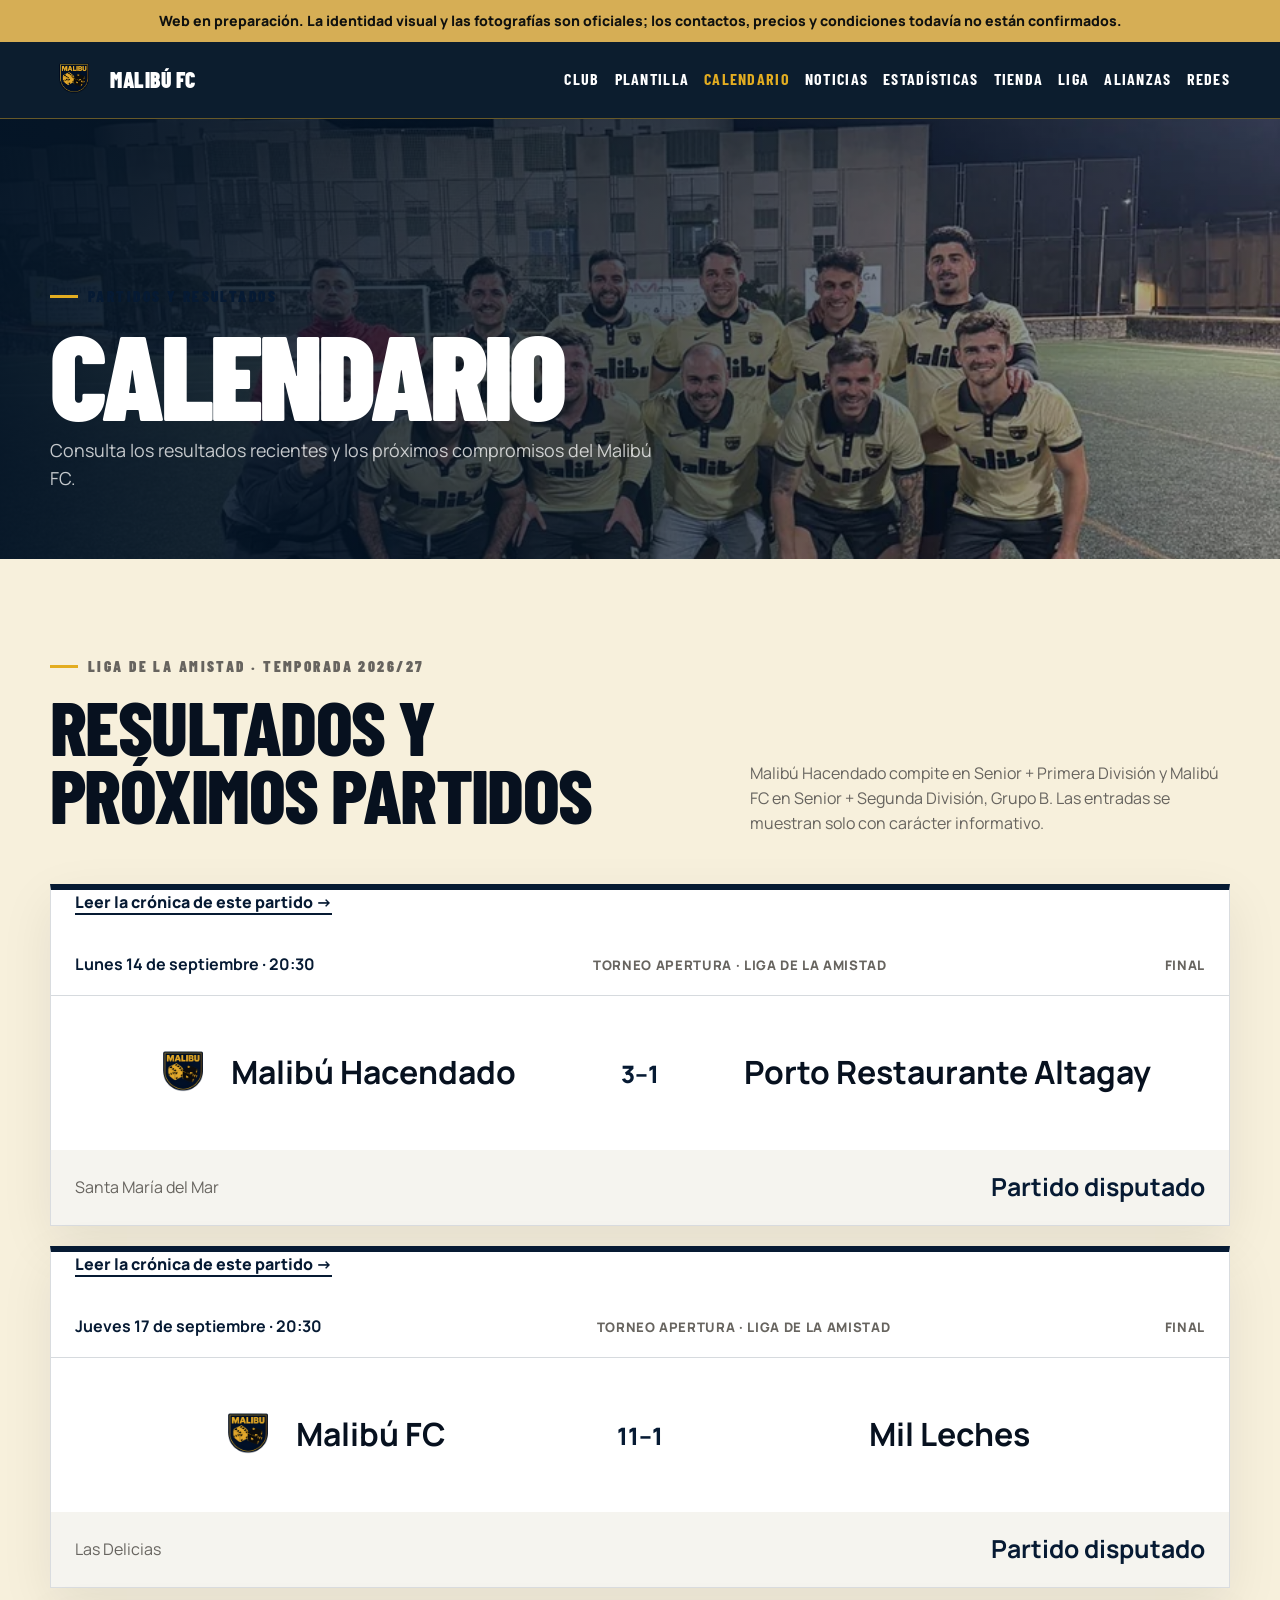
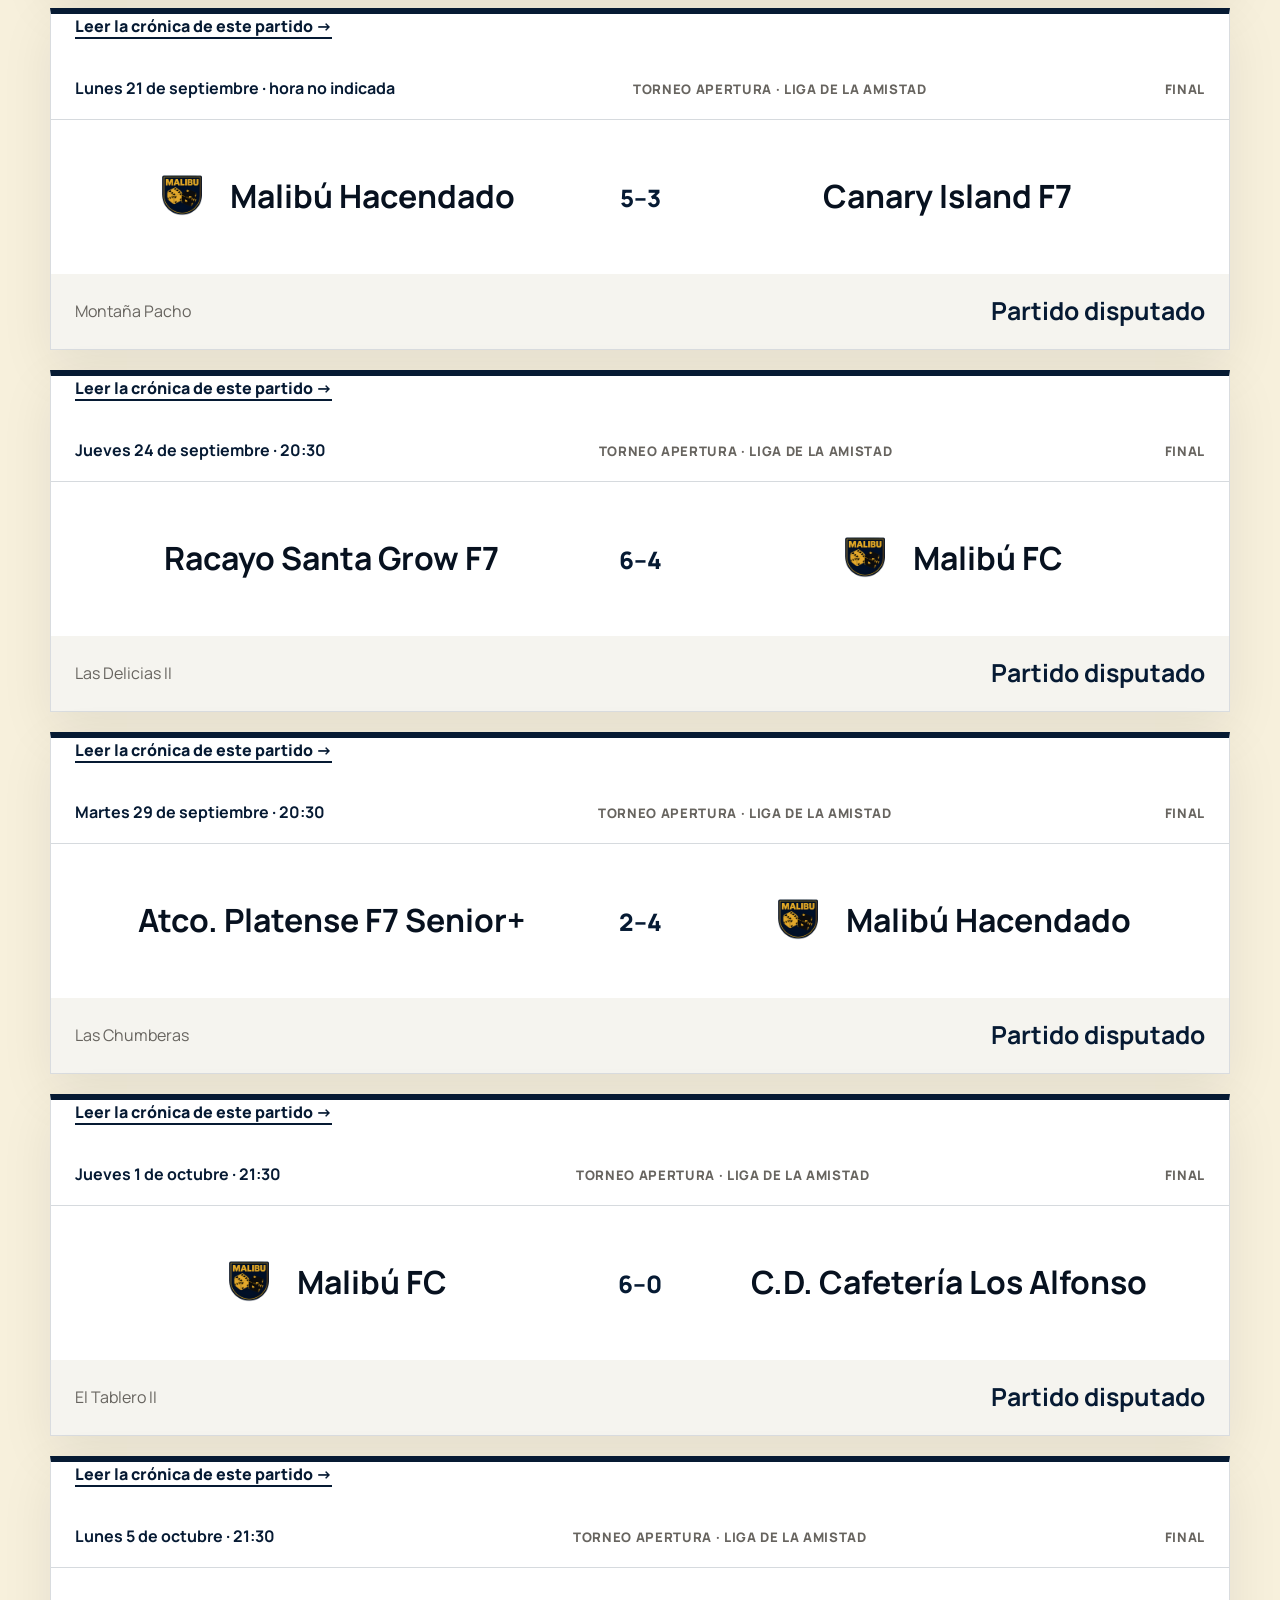
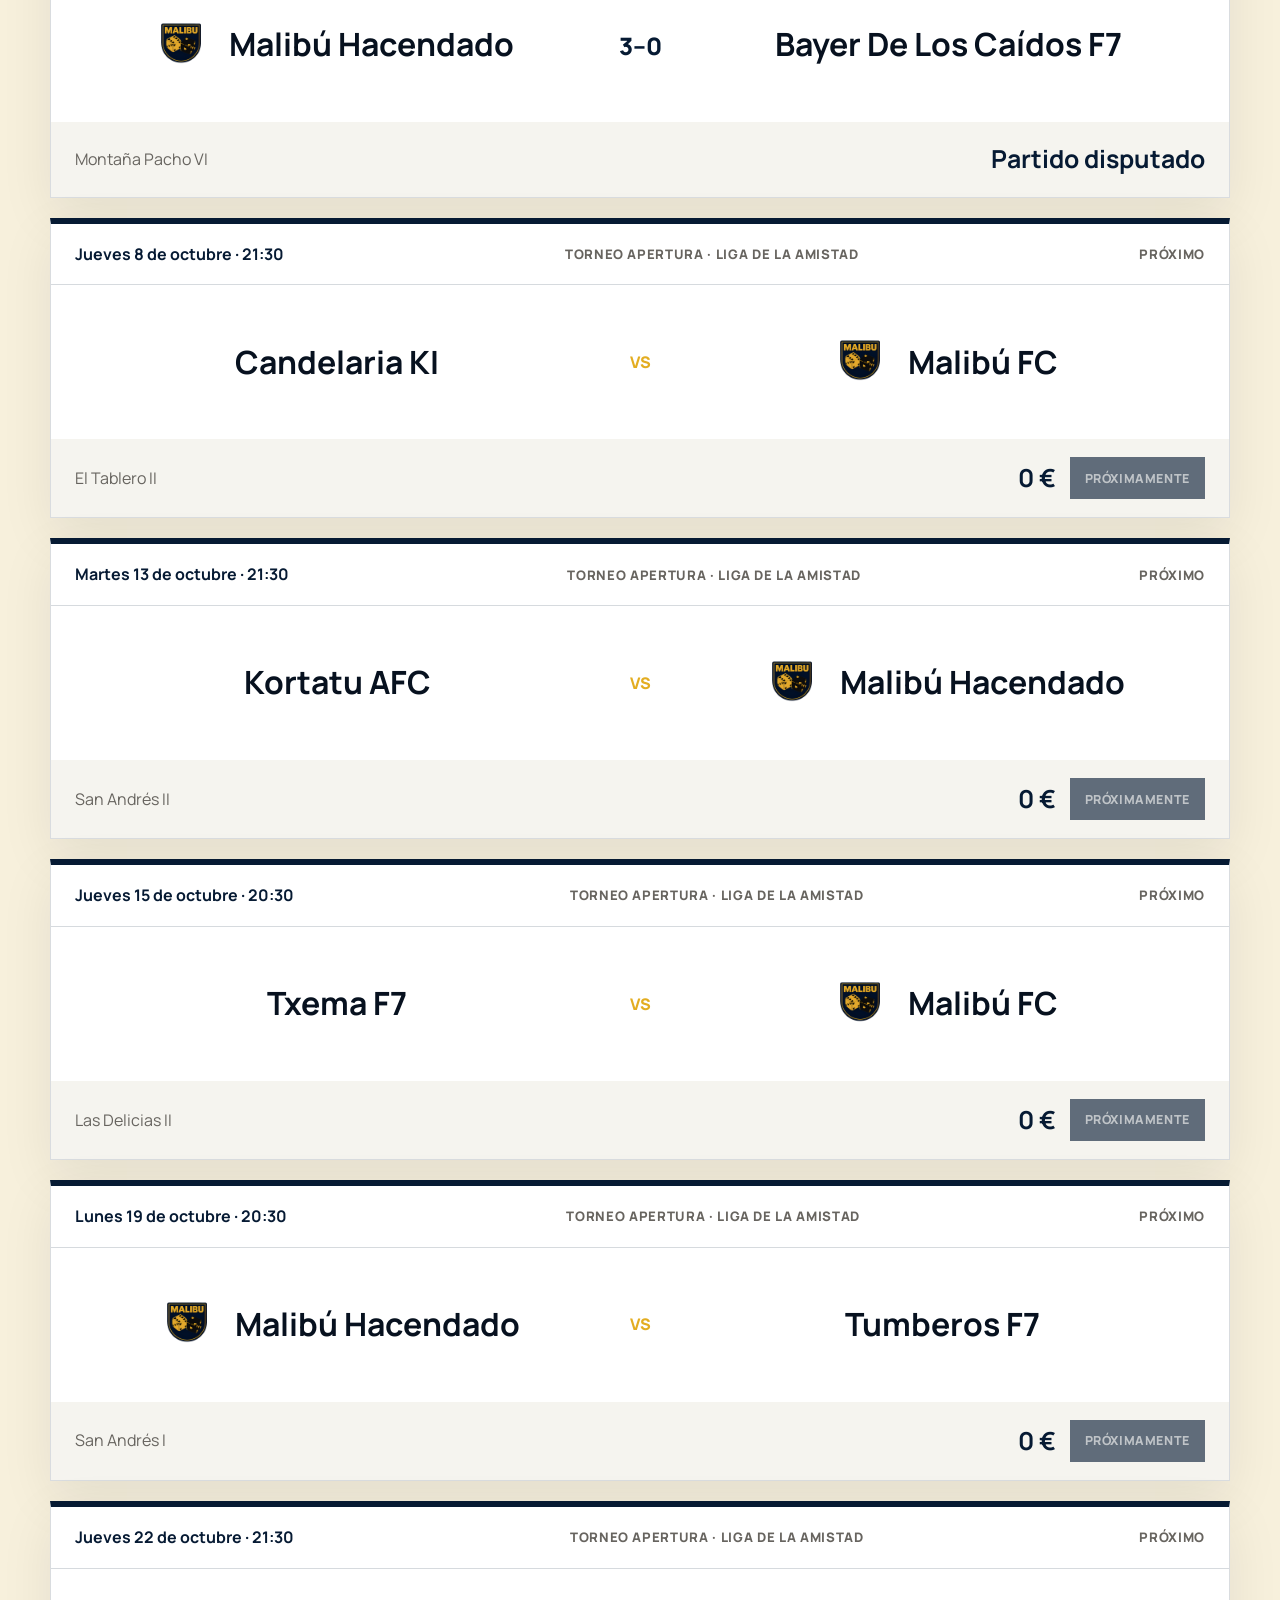
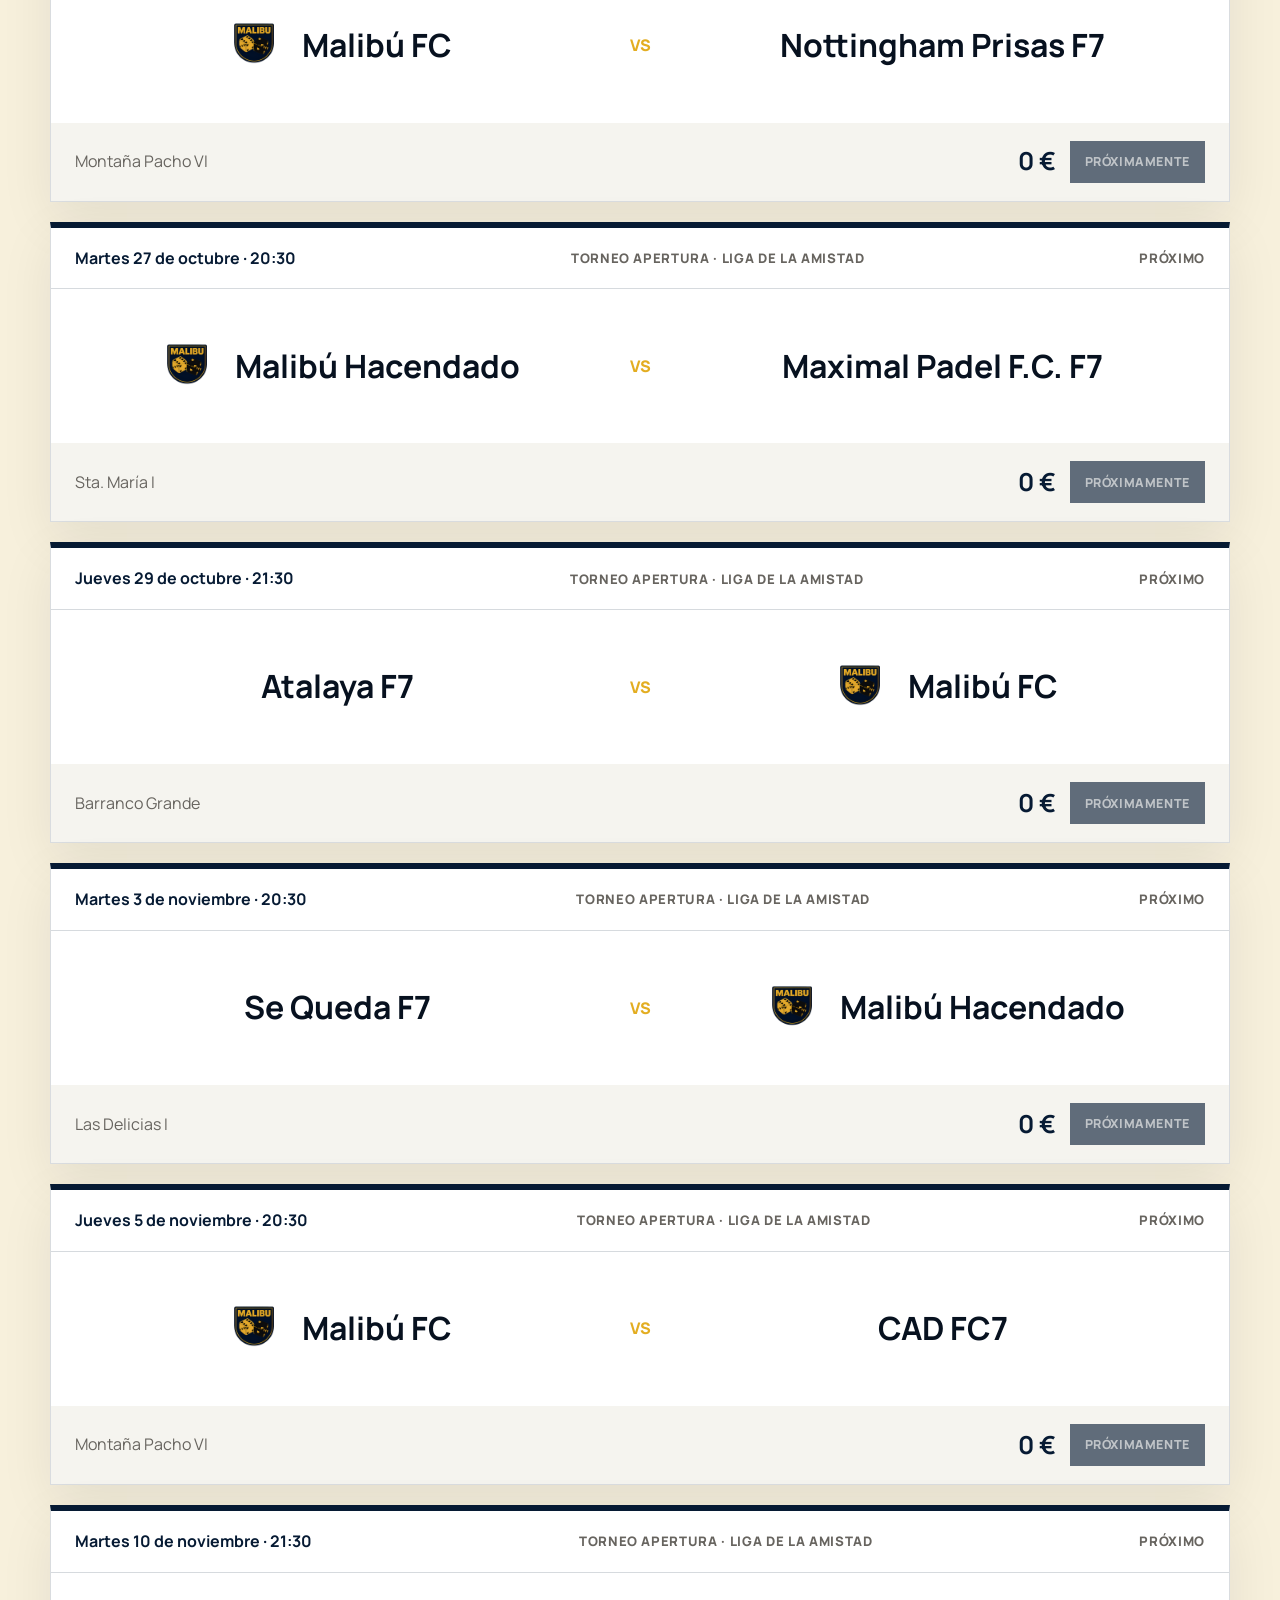
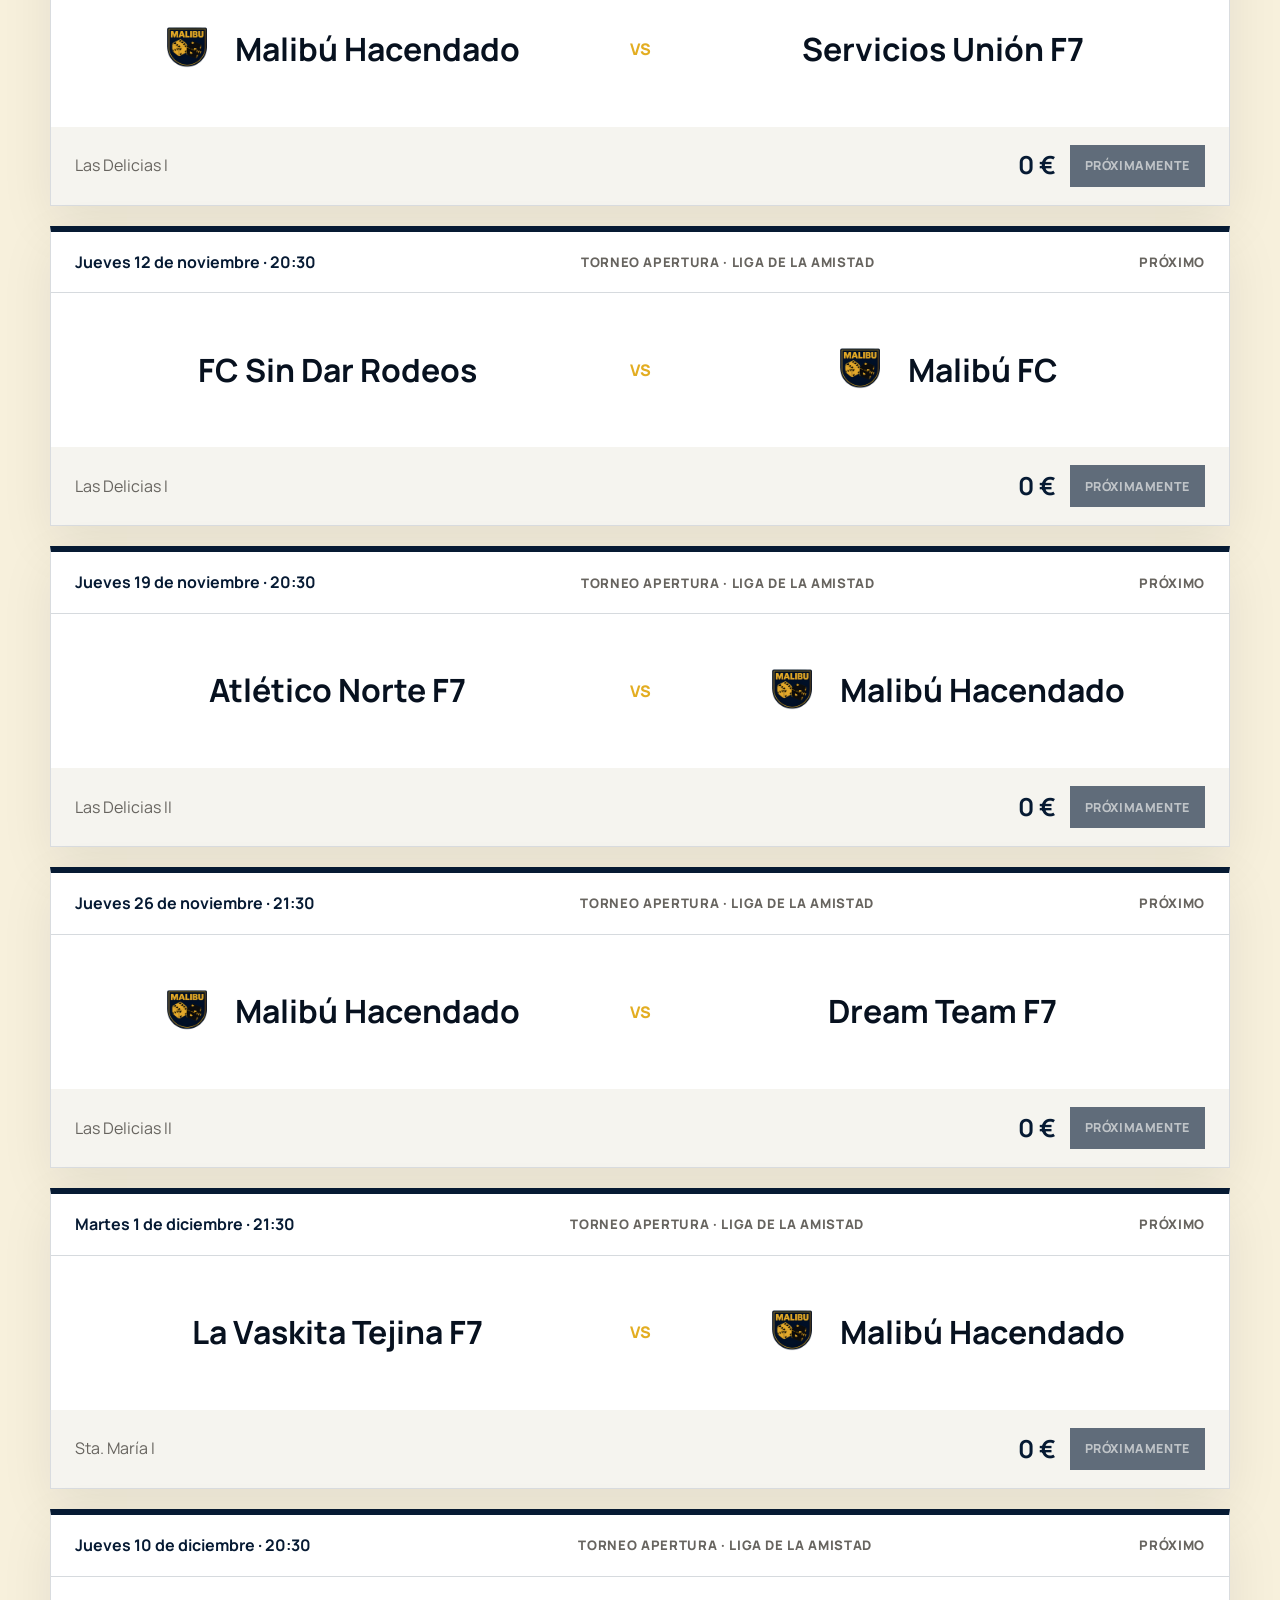
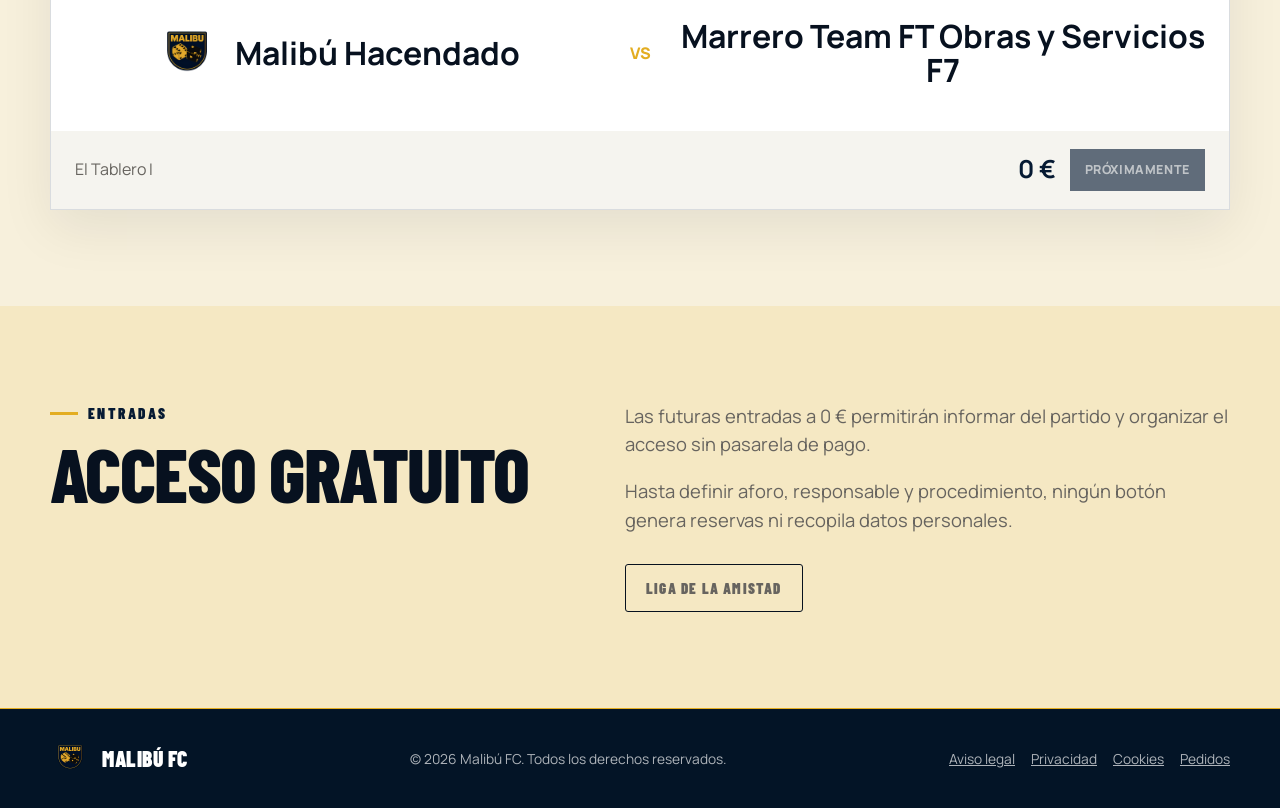
==== commit 1844c952: "Publica divisiones oficiales de los equipos" ====
--- a/calendario/index.html
+++ b/calendario/index.html
@@ -16,10 +16,10 @@
   <link rel="preconnect" href="https://fonts.googleapis.com">
   <link rel="preconnect" href="https://fonts.gstatic.com" crossorigin>
   <link href="https://fonts.googleapis.com/css2?family=Barlow+Condensed:wght@500;600;700;800;900&family=Manrope:wght@400;500;600;700;800&display=swap" rel="stylesheet">
-    <link rel="stylesheet" href="/css/styles.css?v=20261008-1">
+    <link rel="stylesheet" href="/css/styles.css?v=20261008-2">
     <link rel="stylesheet" href="/css/review.css?v=20261007-1">
-    <script defer src="/js/config.js?v=20261008-1"></script>
-    <script defer src="/js/app.js?v=20261008-1"></script>
+    <script defer src="/js/config.js?v=20261008-2"></script>
+    <script defer src="/js/app.js?v=20261008-2"></script>
 </head>
 <body>
   <a class="skip-link" href="#contenido">Saltar al contenido</a>
@@ -27,7 +27,7 @@
   <main id="contenido">
     <section class="inner-hero inner-hero-calendar"><div class="container inner-hero-content"><p class="eyebrow">Partidos y resultados</p><h1>Calendario</h1><p>Consulta los resultados recientes y los próximos compromisos del Malibú FC.</p></div></section>
     <section class="section calendar-section">
-      <div class="container"><div class="section-heading"><div><p class="eyebrow">Liga de la Amistad · temporada 2026/27</p><h2>Resultados y próximos partidos</h2></div><p>Resultados confirmados y siguientes compromisos del Malibú Hacendado y Malibú FC. Las entradas se muestran solo con carácter informativo.</p></div><div id="calendar-grid" class="calendar-grid" aria-live="polite"></div></div>
+      <div class="container"><div class="section-heading"><div><p class="eyebrow">Liga de la Amistad · temporada 2026/27</p><h2>Resultados y próximos partidos</h2></div><p>Malibú Hacendado compite en Senior + Primera División y Malibú FC en Senior + Segunda División, Grupo B. Las entradas se muestran solo con carácter informativo.</p></div><div id="calendar-grid" class="calendar-grid" aria-live="polite"></div></div>
     </section>
     <section class="section section-accent ticket-info"><div class="container split"><div><p class="eyebrow">Entradas</p><h2>Acceso gratuito</h2></div><div class="body-copy"><p>Las futuras entradas a 0 € permitirán informar del partido y organizar el acceso sin pasarela de pago.</p><p>Hasta definir aforo, responsable y procedimiento, ningún botón genera reservas ni recopila datos personales.</p><a class="button button-secondary" href="https://futbol7amistad.com/" target="_blank" rel="noopener noreferrer">Liga de la Amistad</a></div></div></section>
   </main>
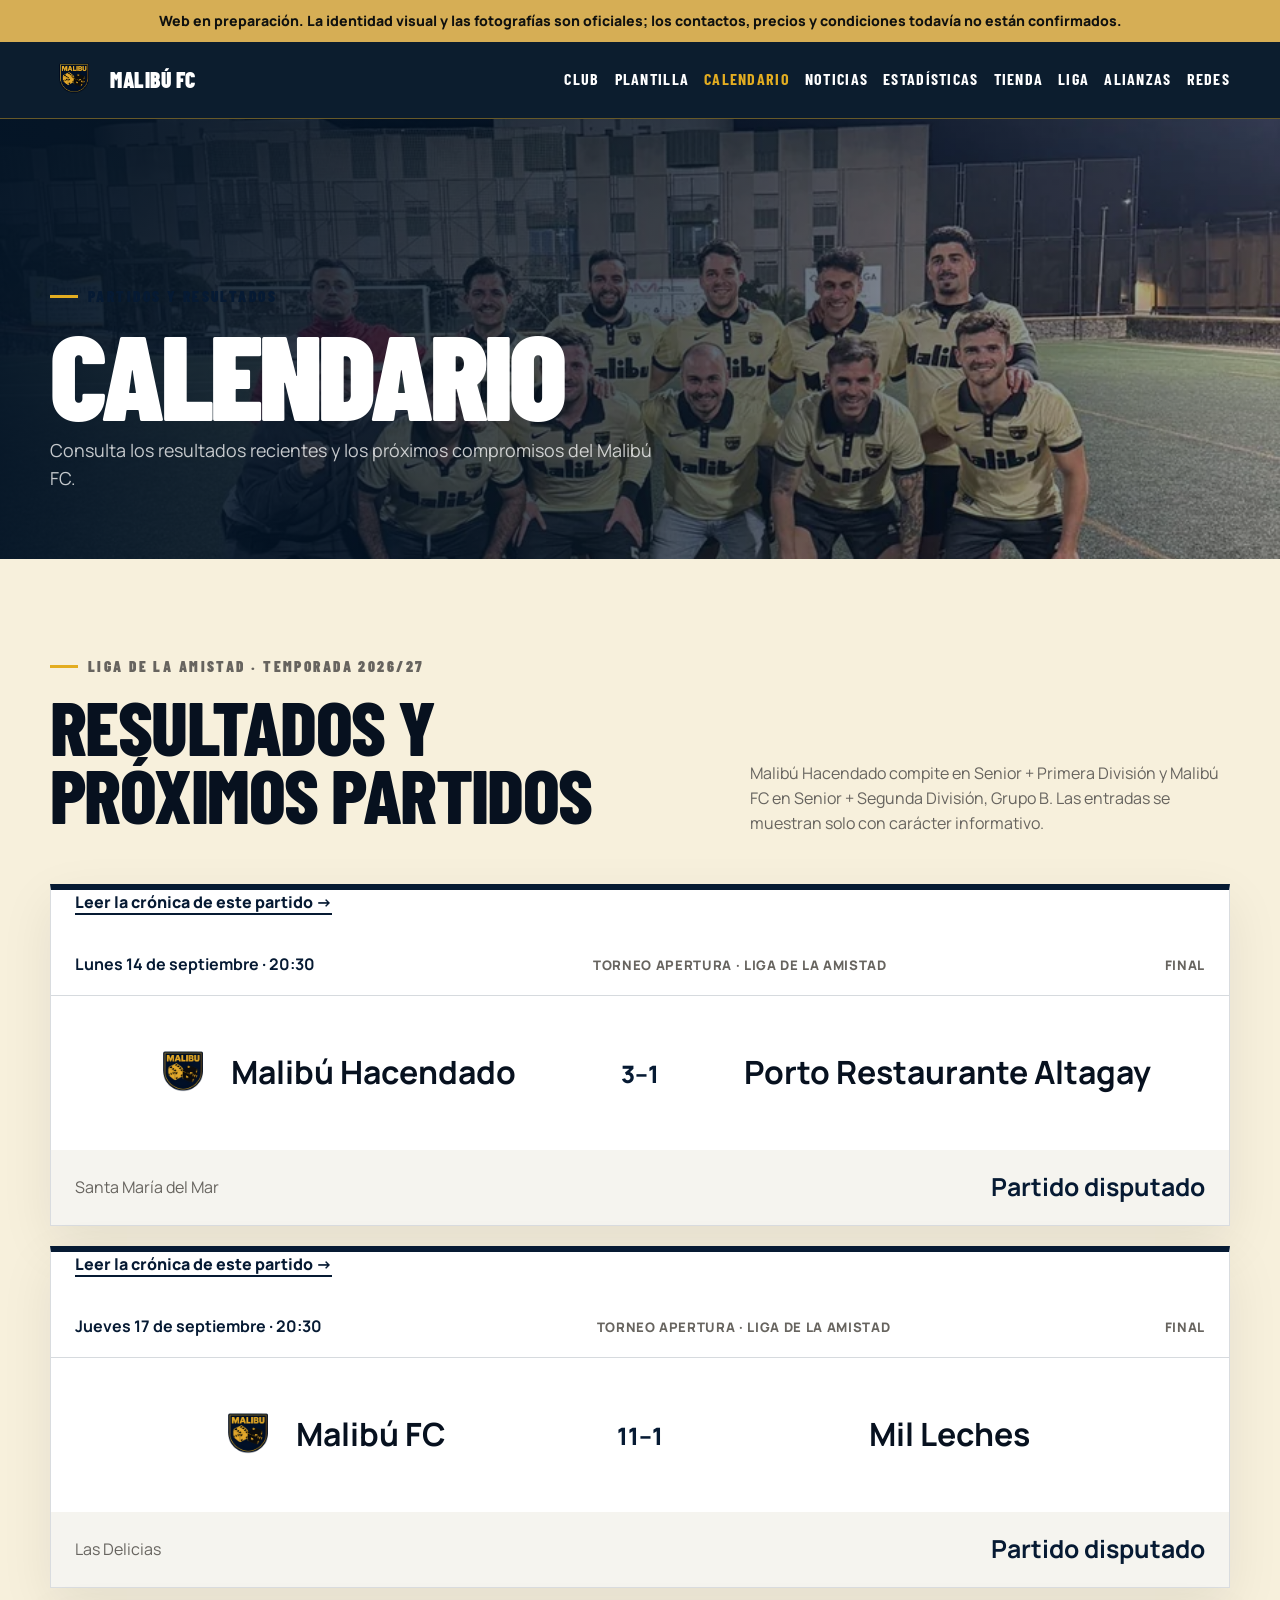
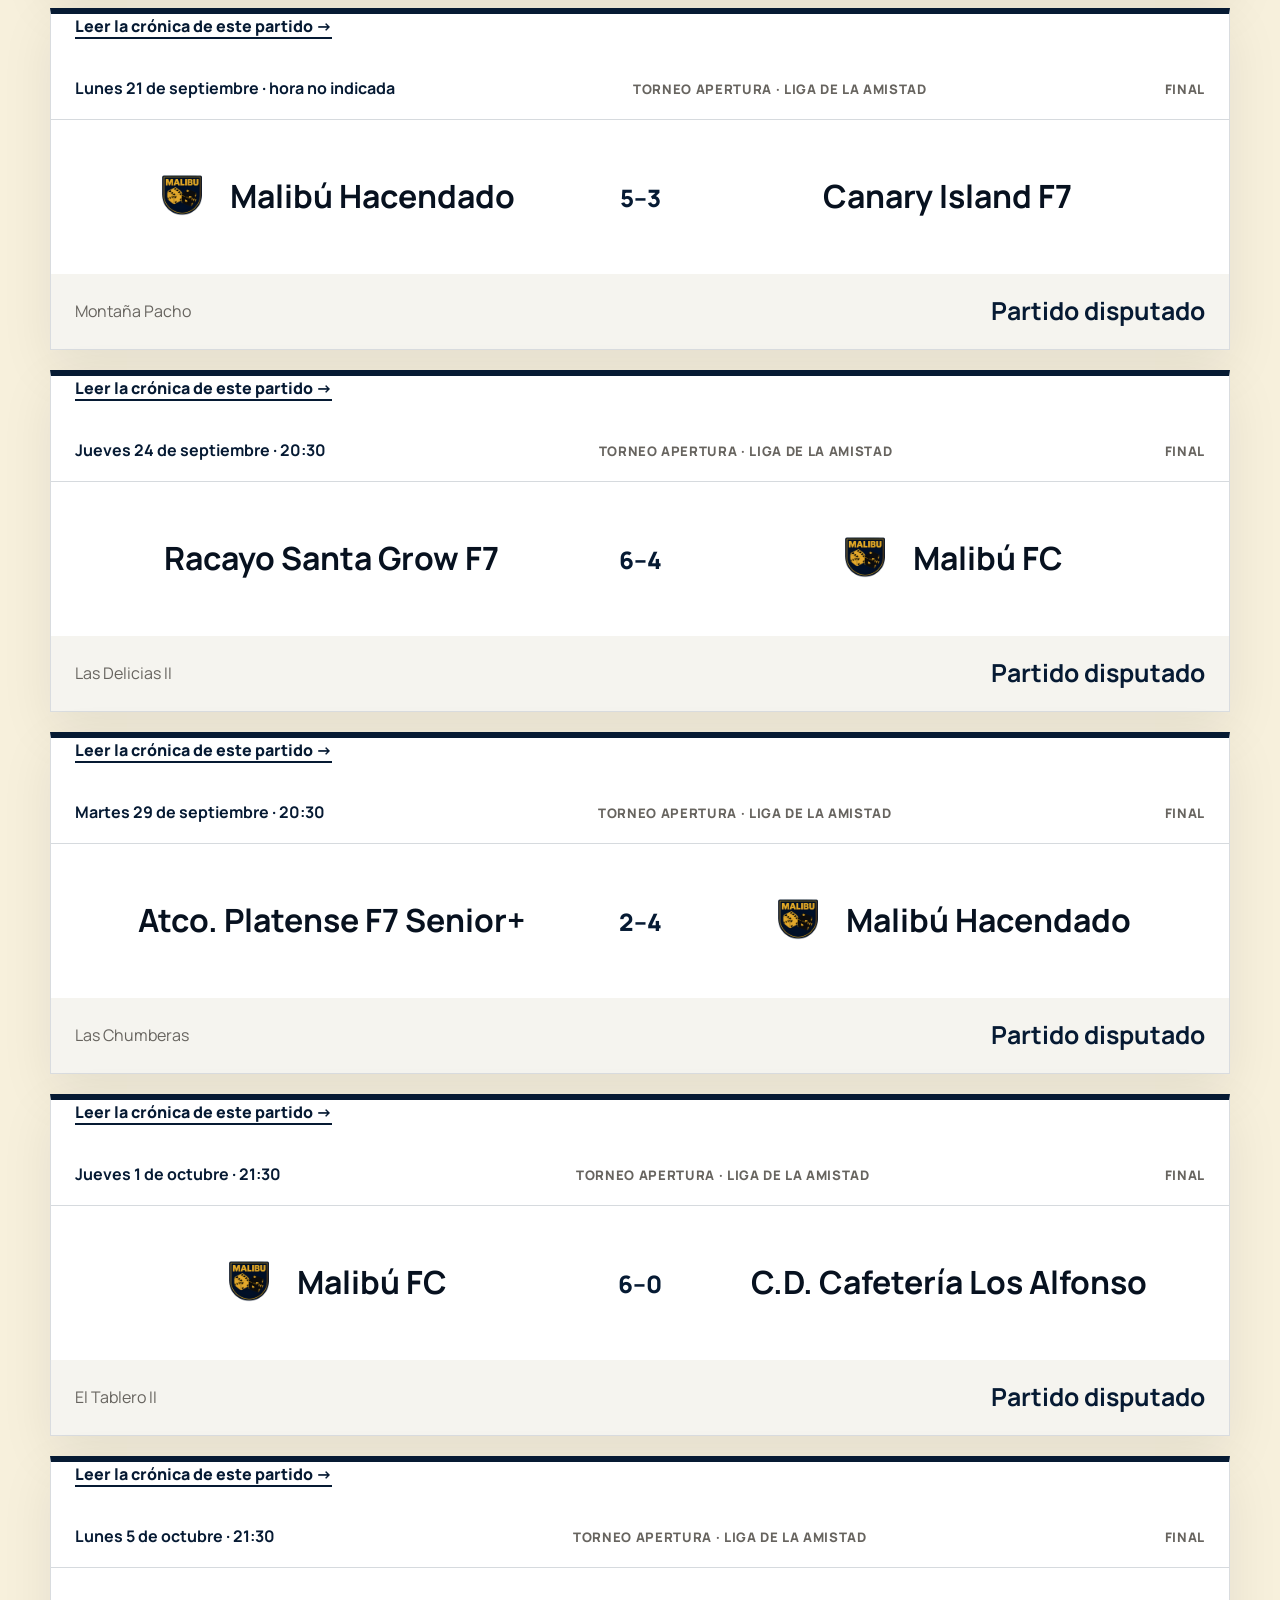
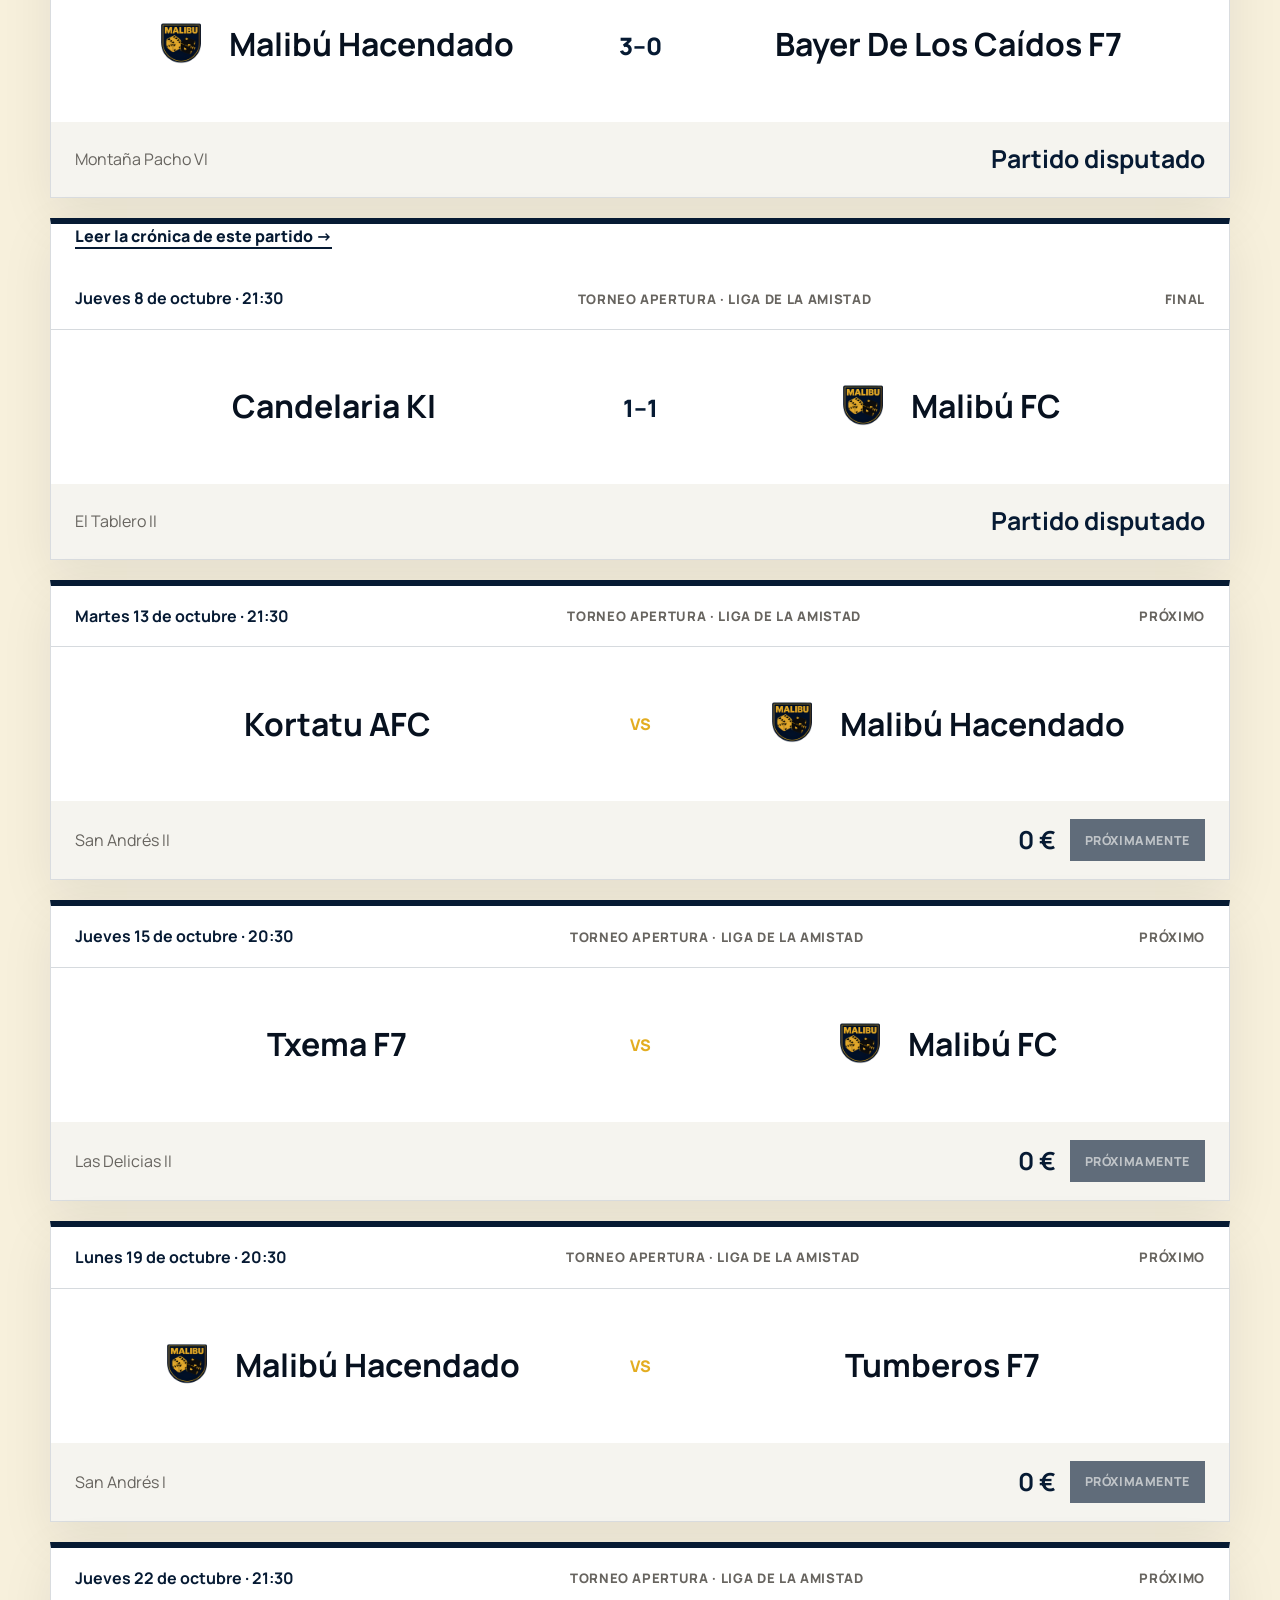
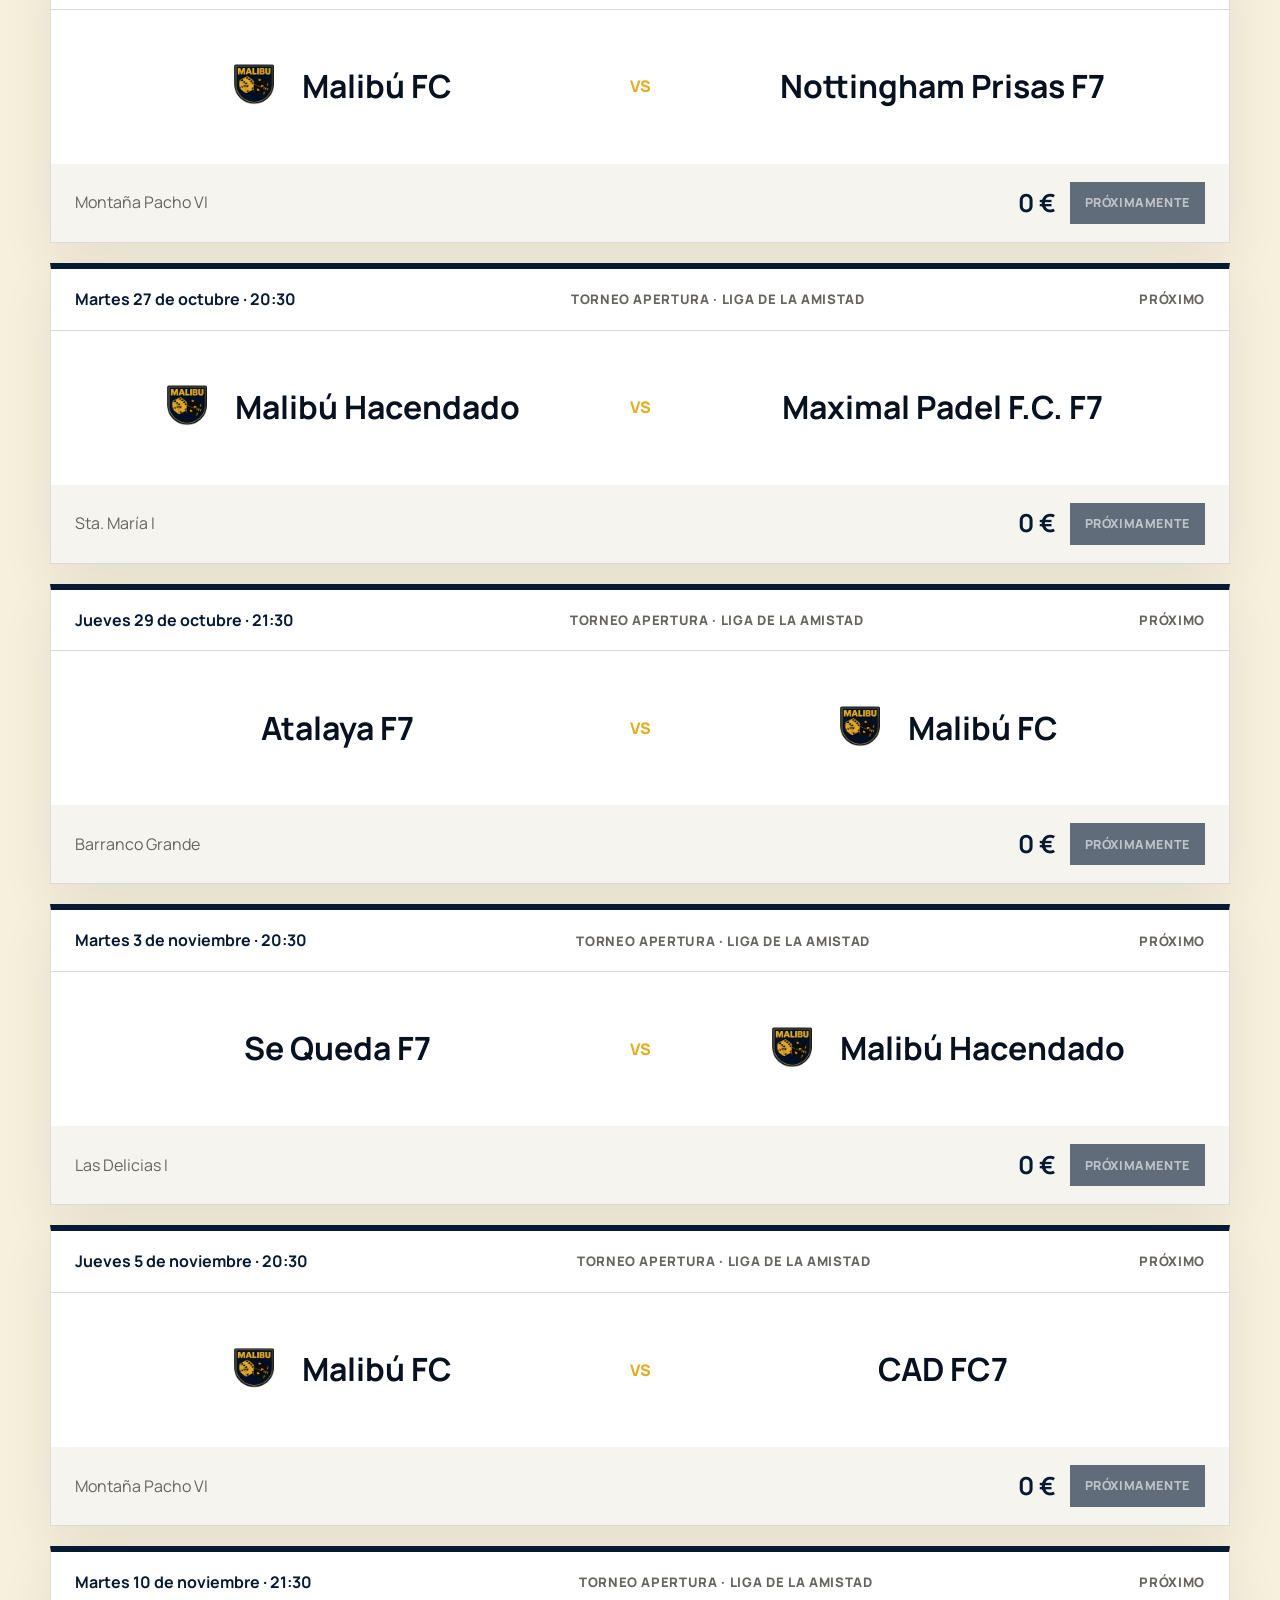
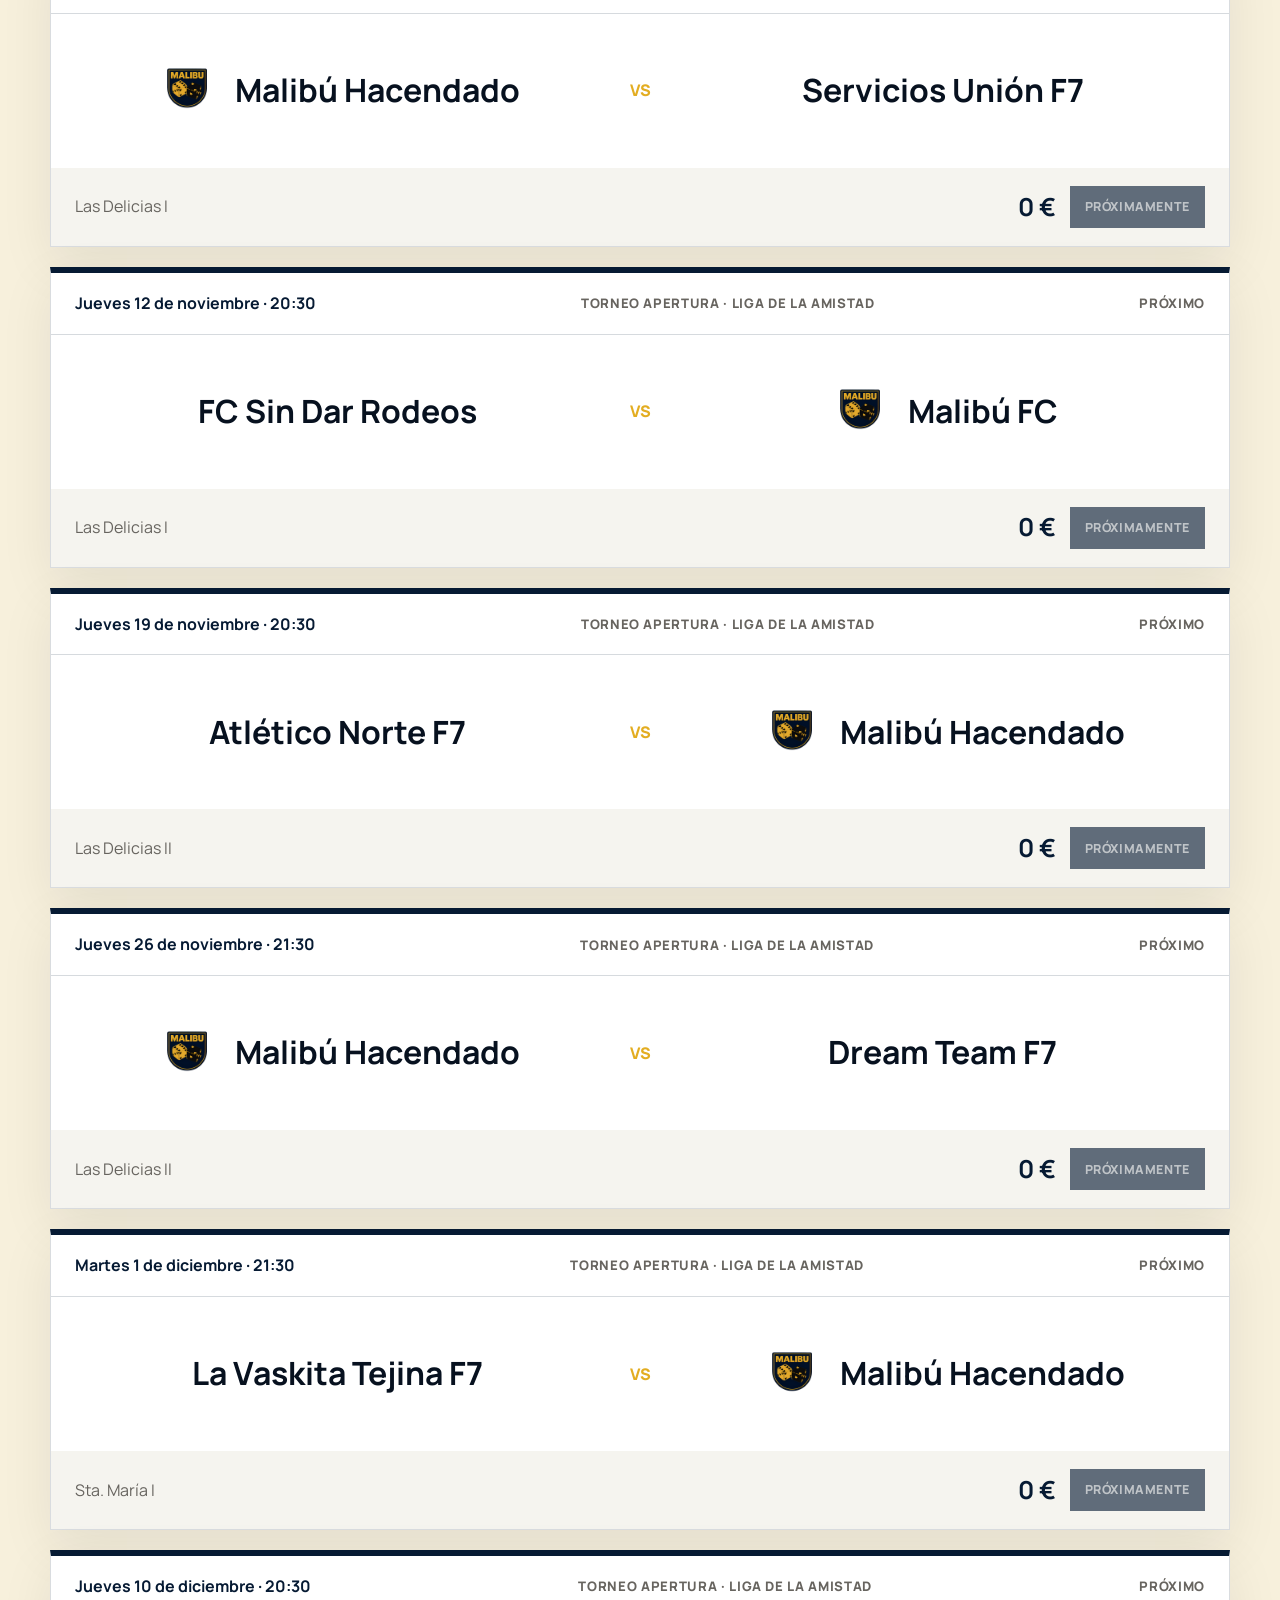
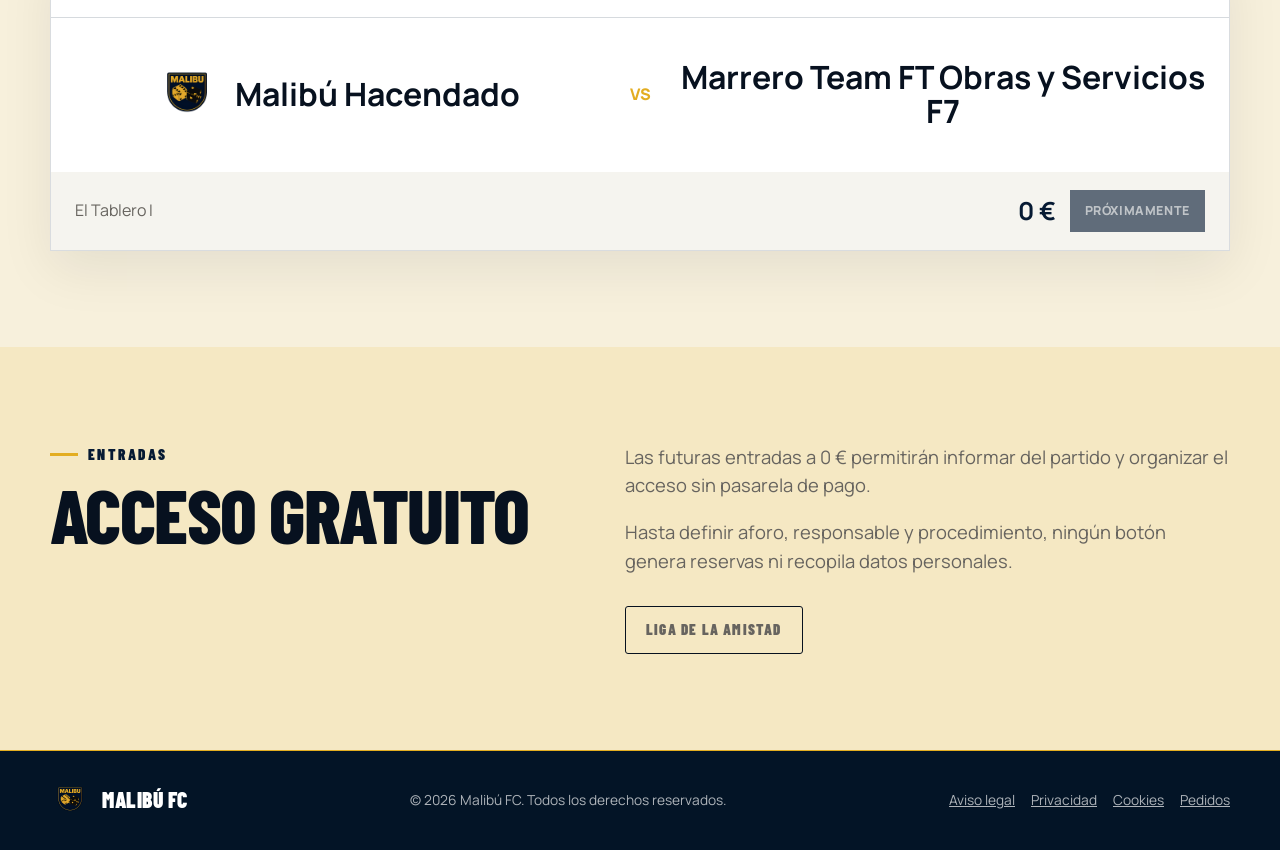
==== commit 642cec15: "Actualiza empate ante Candelaria y cronica" ====
--- a/calendario/index.html
+++ b/calendario/index.html
@@ -16,10 +16,10 @@
   <link rel="preconnect" href="https://fonts.googleapis.com">
   <link rel="preconnect" href="https://fonts.gstatic.com" crossorigin>
   <link href="https://fonts.googleapis.com/css2?family=Barlow+Condensed:wght@500;600;700;800;900&family=Manrope:wght@400;500;600;700;800&display=swap" rel="stylesheet">
-    <link rel="stylesheet" href="/css/styles.css?v=20261008-2">
+    <link rel="stylesheet" href="/css/styles.css?v=20261009-1">
     <link rel="stylesheet" href="/css/review.css?v=20261007-1">
-    <script defer src="/js/config.js?v=20261008-2"></script>
-    <script defer src="/js/app.js?v=20261008-2"></script>
+    <script defer src="/js/config.js?v=20261009-1"></script>
+    <script defer src="/js/app.js?v=20261009-1"></script>
 </head>
 <body>
   <a class="skip-link" href="#contenido">Saltar al contenido</a>
--- a/css/styles.css
+++ b/css/styles.css
@@ -207,6 +207,12 @@
 .hero-grid { position: relative; z-index: 2; }
 .hero-pitch { position: absolute; z-index: 1; width: 440px; height: 440px; right: -150px; top: 50%; transform: translateY(-50%); border: 2px solid rgba(255,255,255,.16); border-radius: 50%; }
 .hero-pitch::before { content: ""; position: absolute; width: 2px; height: 760px; left: 50%; top: 50%; transform: translate(-50%,-50%); background: rgba(255,255,255,.12); }
+.hero-interaction { position: absolute; inset: 0; z-index: 1; overflow: hidden; pointer-events: none; opacity: 0; transition: opacity .35s ease; --trail-x: 50%; --trail-y: 50%; }
+.hero-interaction.is-active { opacity: 1; }
+.hero-interaction::after { content: ""; position: absolute; width: 260px; height: 150px; left: var(--trail-x); top: var(--trail-y); transform: translate(-50%, -50%); border-radius: 50%; background: radial-gradient(ellipse, rgba(122, 190, 75, .22), rgba(122, 190, 75, .08) 38%, transparent 72%); filter: blur(10px); transition: left .18s ease-out, top .18s ease-out; }
+.hero-ball { position: absolute; left: 0; top: 0; display: grid; width: 44px; height: 44px; place-items: center; font-size: 2.1rem; line-height: 1; filter: drop-shadow(0 9px 8px rgba(0,0,0,.42)); will-change: transform; transform-origin: center; }
+.hero-ripple { position: absolute; width: 18px; height: 18px; margin: -9px 0 0 -9px; border: 2px solid rgba(201, 232, 129, .78); border-radius: 50%; box-shadow: 0 0 0 1px rgba(3,20,38,.22), 0 0 18px rgba(110, 184, 69, .55); animation: grass-ripple .8s ease-out forwards; }
+@keyframes grass-ripple { 0% { opacity: .82; transform: scale(.45) rotate(-8deg); } 65% { opacity: .38; } 100% { opacity: 0; transform: scale(8.5) rotate(12deg); } }
 .hero .eyebrow { color: var(--gold); }
 .hero h1 { max-width: 760px; font-weight: 950; text-transform: uppercase; letter-spacing: -.065em; text-shadow: 0 4px 24px rgba(0,0,0,.28); }
 .hero h1 span { color: var(--cream); }
@@ -467,3 +473,7 @@
 
 .product-card { position: relative; }
 .product-status { position: absolute; top: 18px; left: 18px; z-index: 2; padding: 7px 10px; color: #60440d; background: #fff0c7; box-shadow: 0 6px 18px rgba(3,20,38,.18); font-size: .68rem; font-weight: 900; text-transform: uppercase; letter-spacing: .07em; }
+
+@media (prefers-reduced-motion: reduce) {
+  .hero-interaction { display: none; }
+}
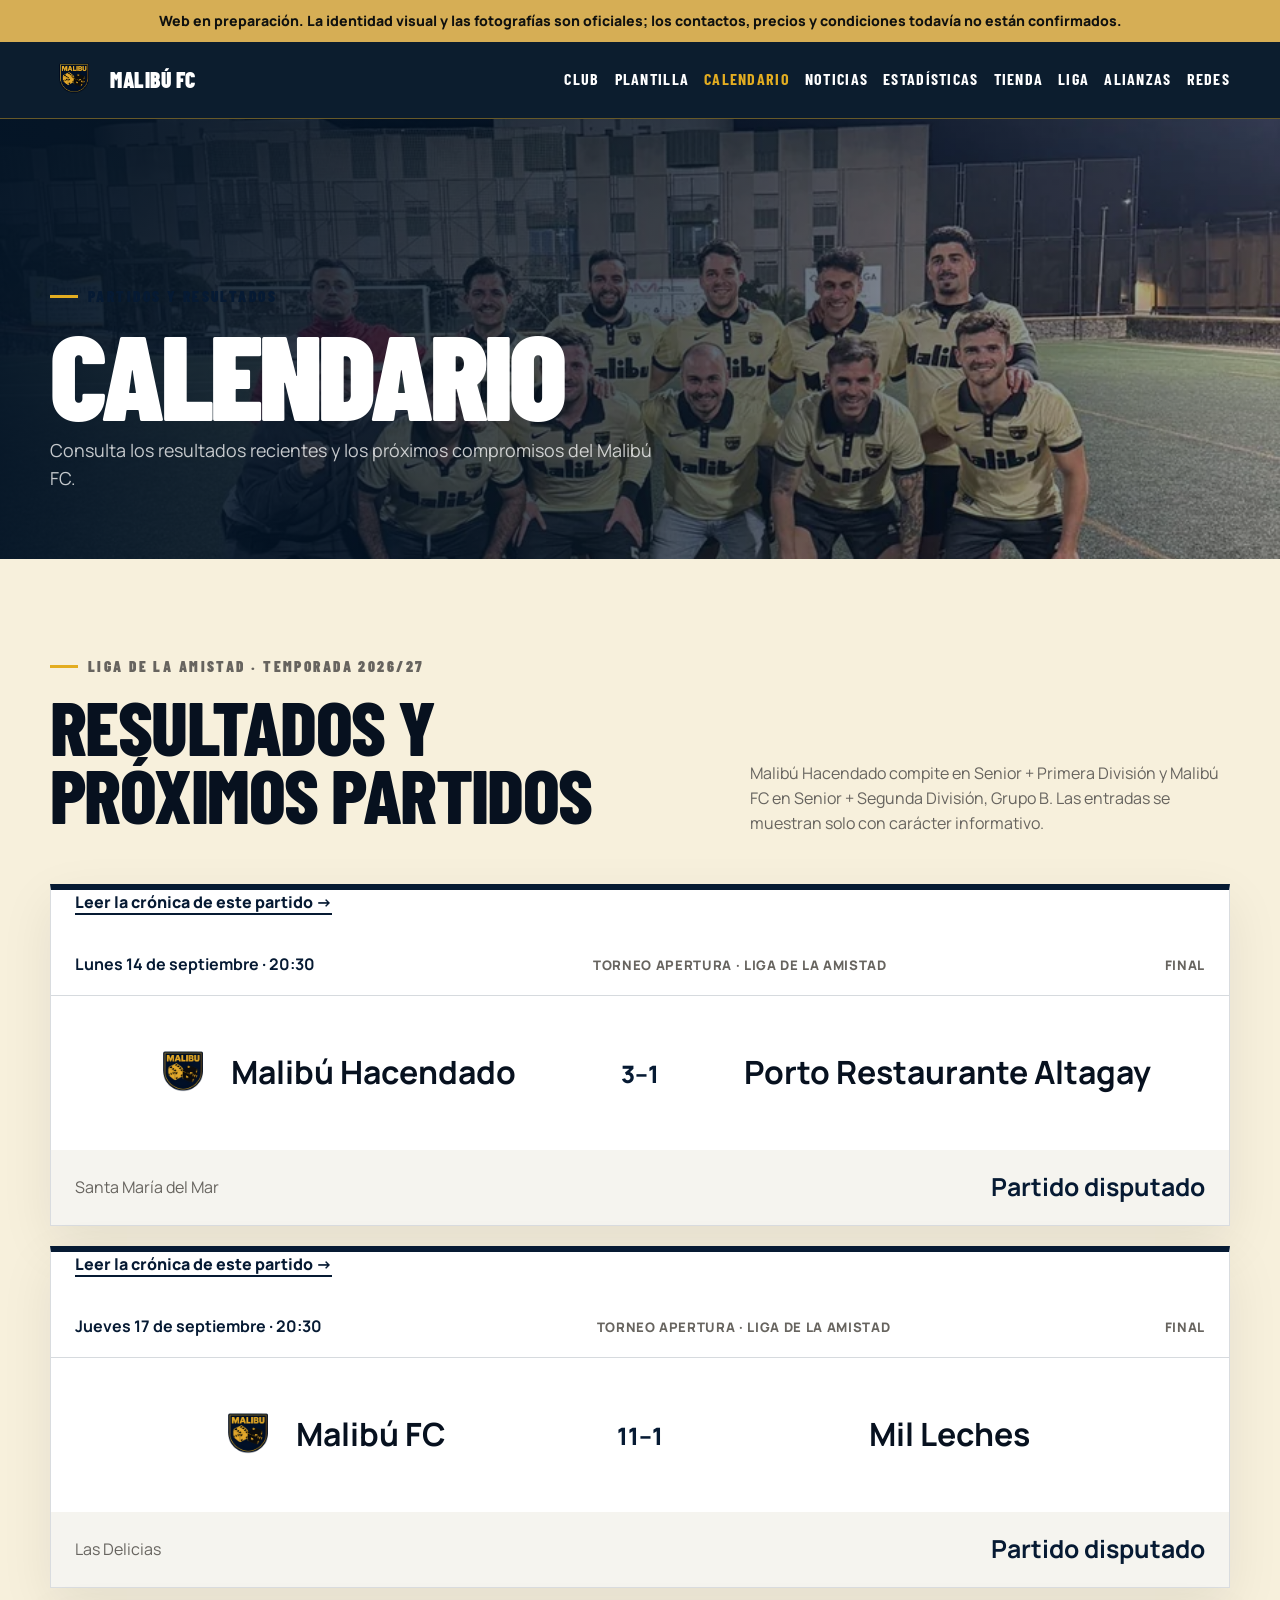
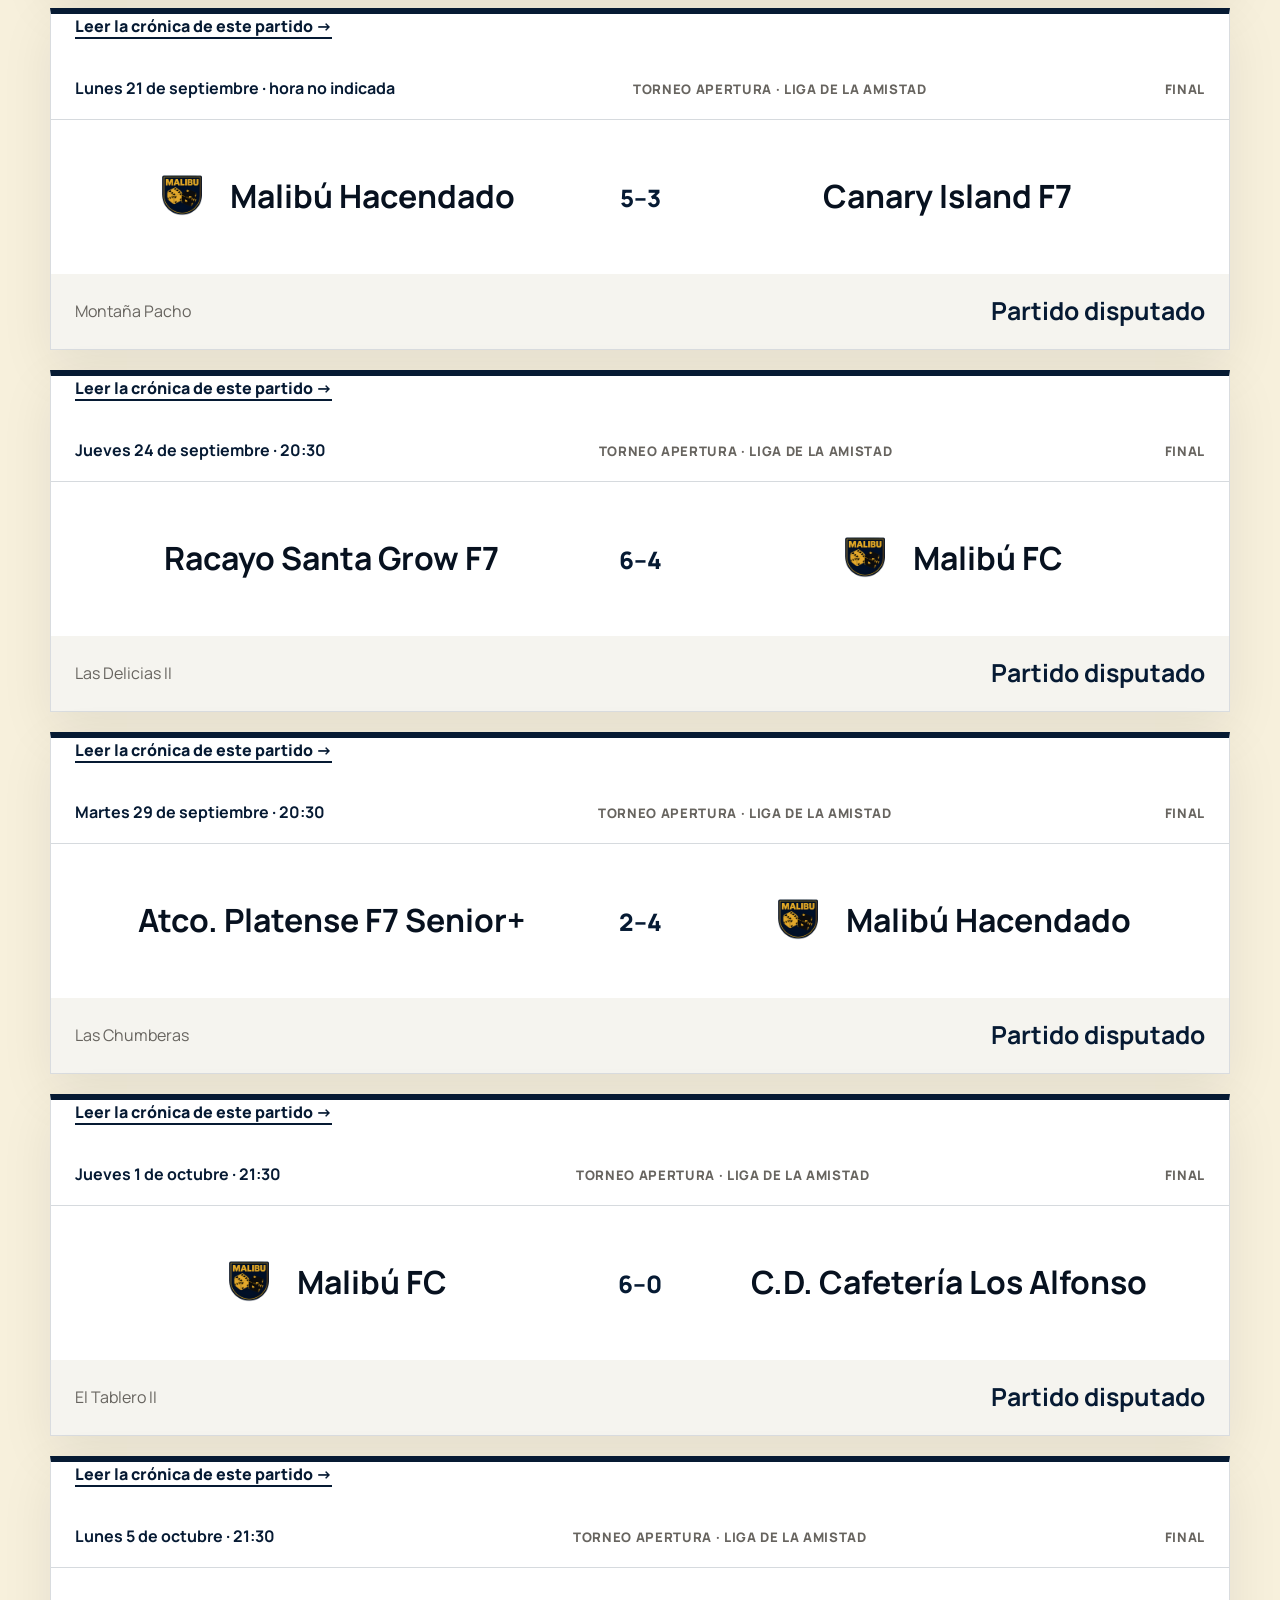
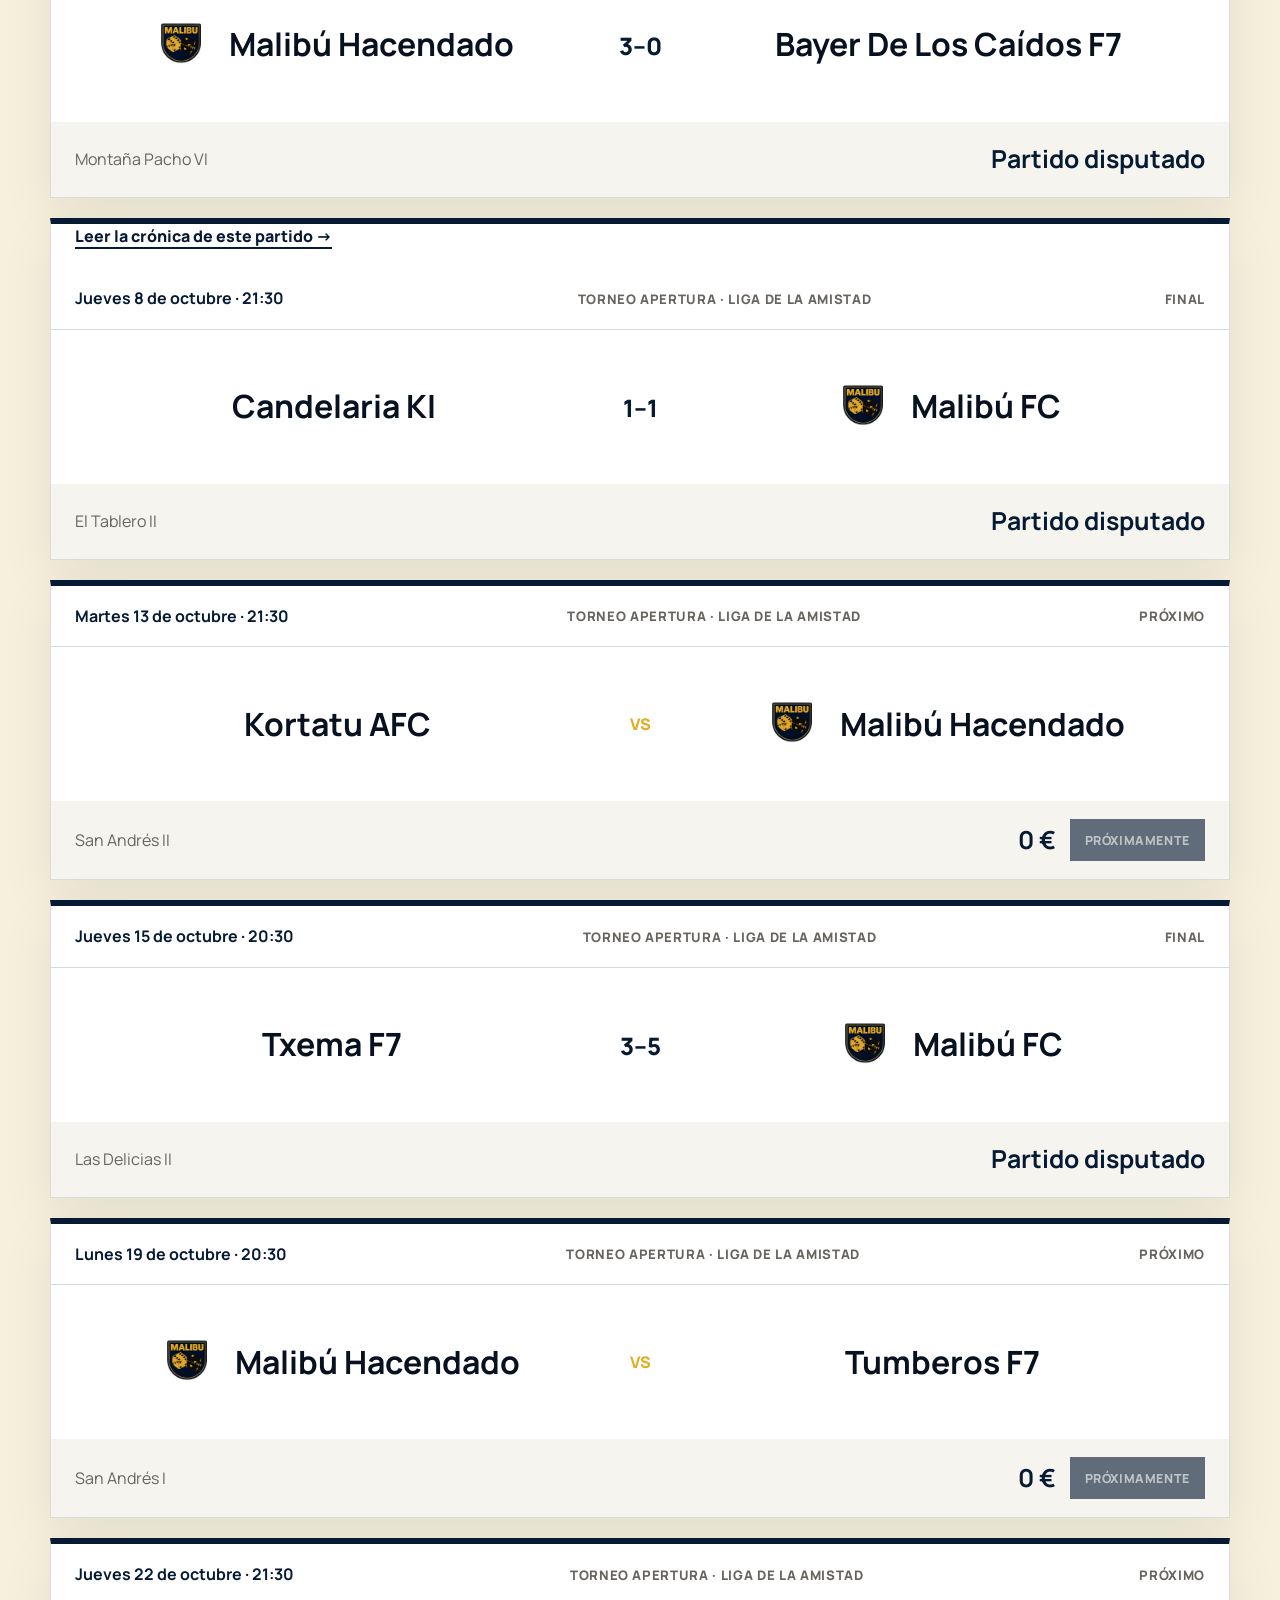
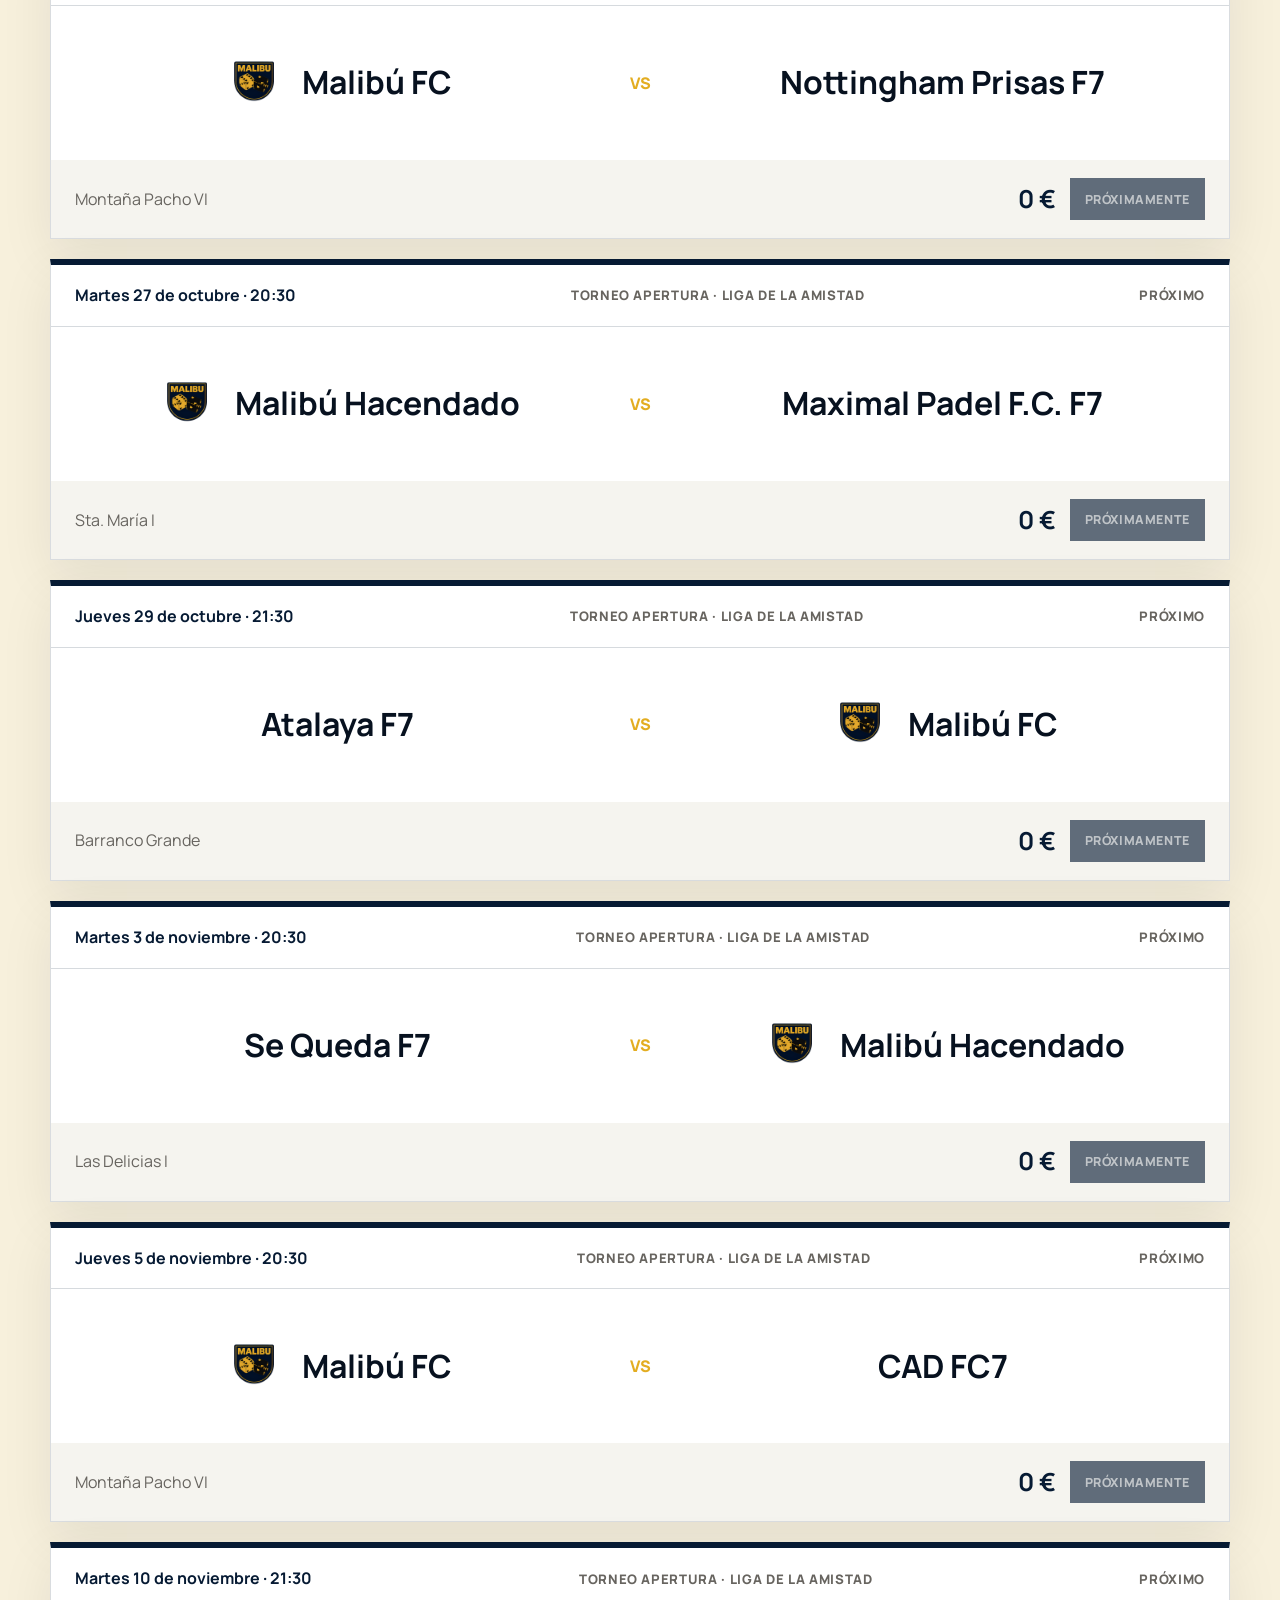
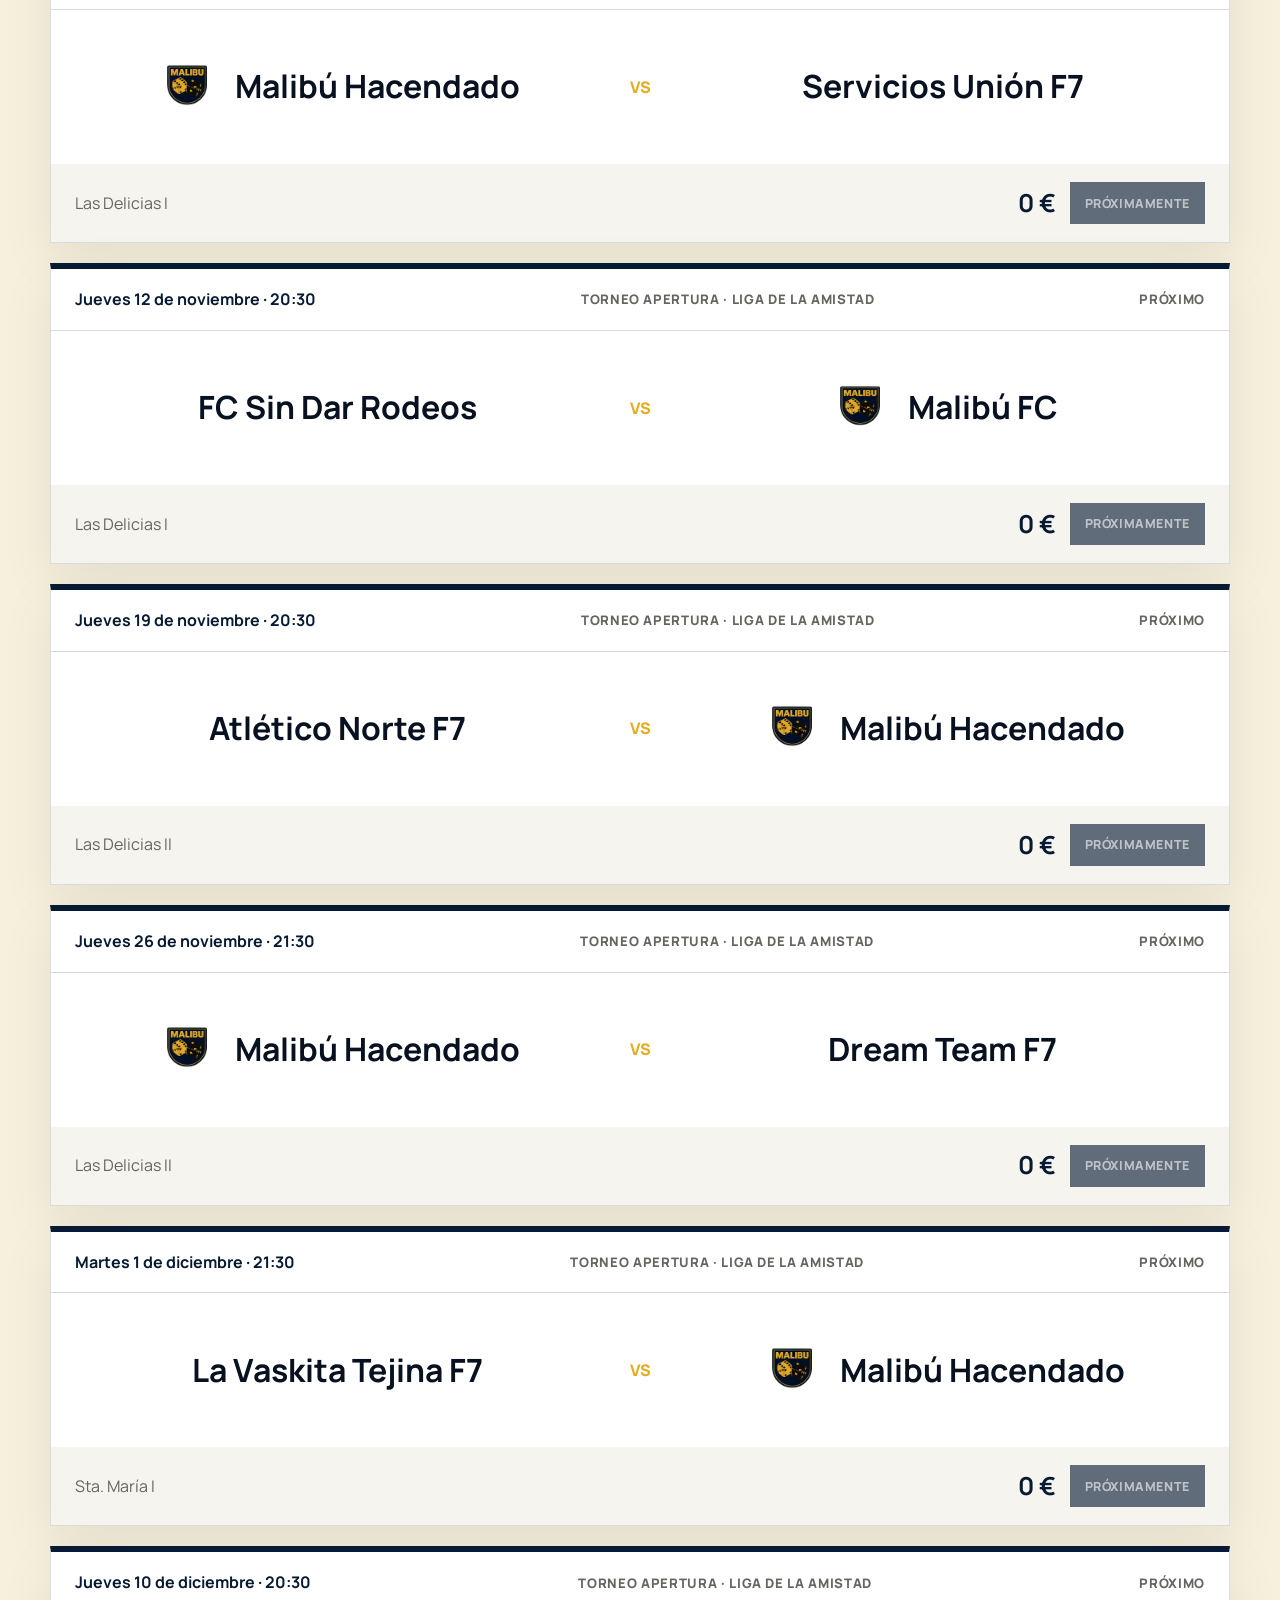
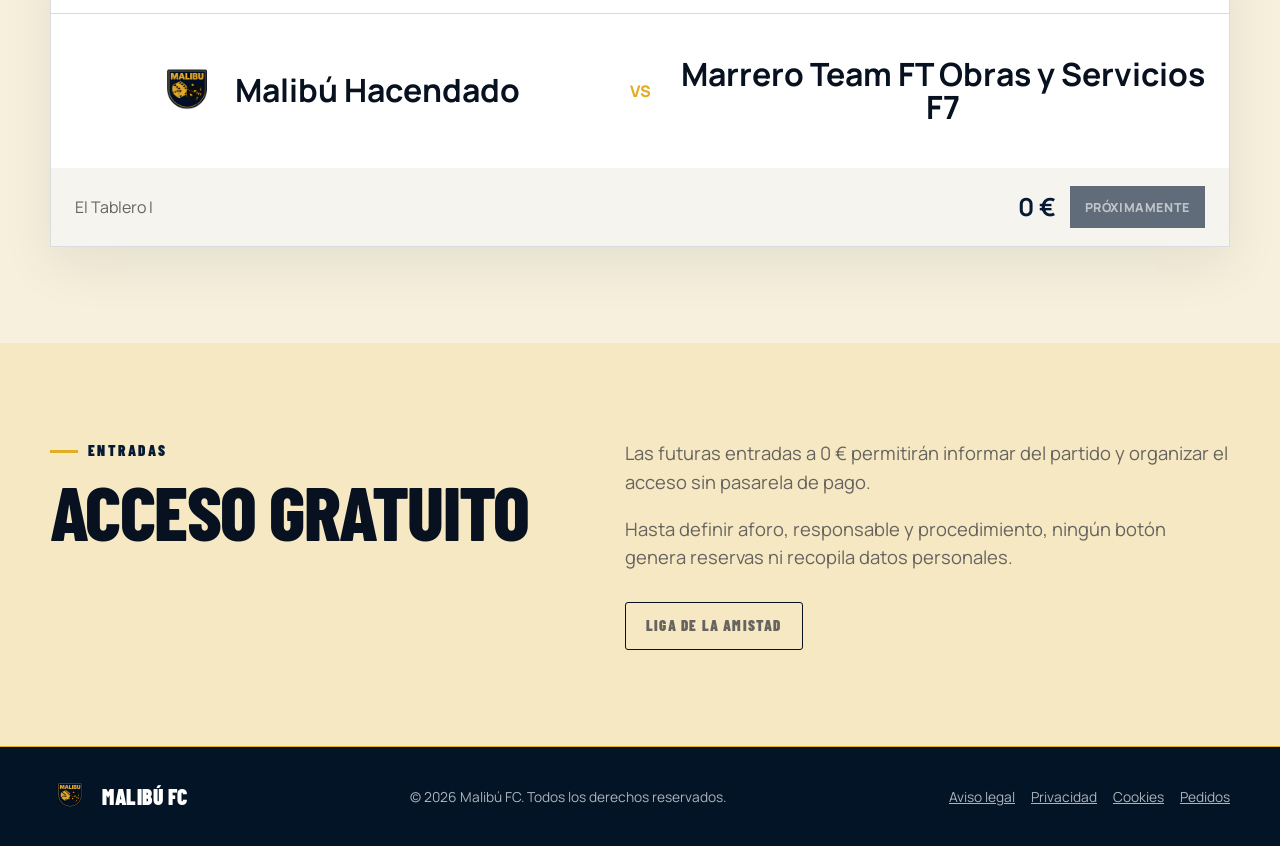
==== commit 731cee10: "Renueva cache de scripts tras corregir resultado" ====
--- a/calendario/index.html
+++ b/calendario/index.html
@@ -16,10 +16,10 @@
   <link rel="preconnect" href="https://fonts.googleapis.com">
   <link rel="preconnect" href="https://fonts.gstatic.com" crossorigin>
   <link href="https://fonts.googleapis.com/css2?family=Barlow+Condensed:wght@500;600;700;800;900&family=Manrope:wght@400;500;600;700;800&display=swap" rel="stylesheet">
-    <link rel="stylesheet" href="/css/styles.css?v=20261009-1">
+    <link rel="stylesheet" href="/css/styles.css?v=20261009-2">
     <link rel="stylesheet" href="/css/review.css?v=20261007-1">
-    <script defer src="/js/config.js?v=20261009-1"></script>
-    <script defer src="/js/app.js?v=20261009-1"></script>
+    <script defer src="/js/config.js?v=20261016-1"></script>
+    <script defer src="/js/app.js?v=20261016-1"></script>
 </head>
 <body>
   <a class="skip-link" href="#contenido">Saltar al contenido</a>
--- a/css/styles.css
+++ b/css/styles.css
@@ -353,6 +353,9 @@
 .season-stat-heading h2 { margin: 0; font-family: var(--display); font-size: clamp(2.4rem, 6vw, 4.5rem); text-transform: uppercase; }
 .season-stat-meta { margin: 4px 0 28px; color: var(--muted); font-weight: 800; }
 .season-stat-source { display: inline-block; margin: -12px 0 24px; color: var(--navy); font-weight: 900; text-decoration: underline; text-underline-offset: 3px; }
+.season-stat-sources { display: flex; flex-wrap: wrap; gap: 18px; margin: -12px 0 24px; }
+.season-stat-sources .season-stat-source { margin: 0; }
+.season-stat-team-link { color: var(--muted); }
 .season-stat-metrics { display: grid; grid-template-columns: repeat(6, 1fr); gap: 10px; }
 .season-stat-metrics > div { padding: 18px 12px; background: var(--navy); color: white; text-align: center; }
 .season-stat-metrics strong { display: block; color: var(--gold); font: 900 2.4rem/1 var(--display); }
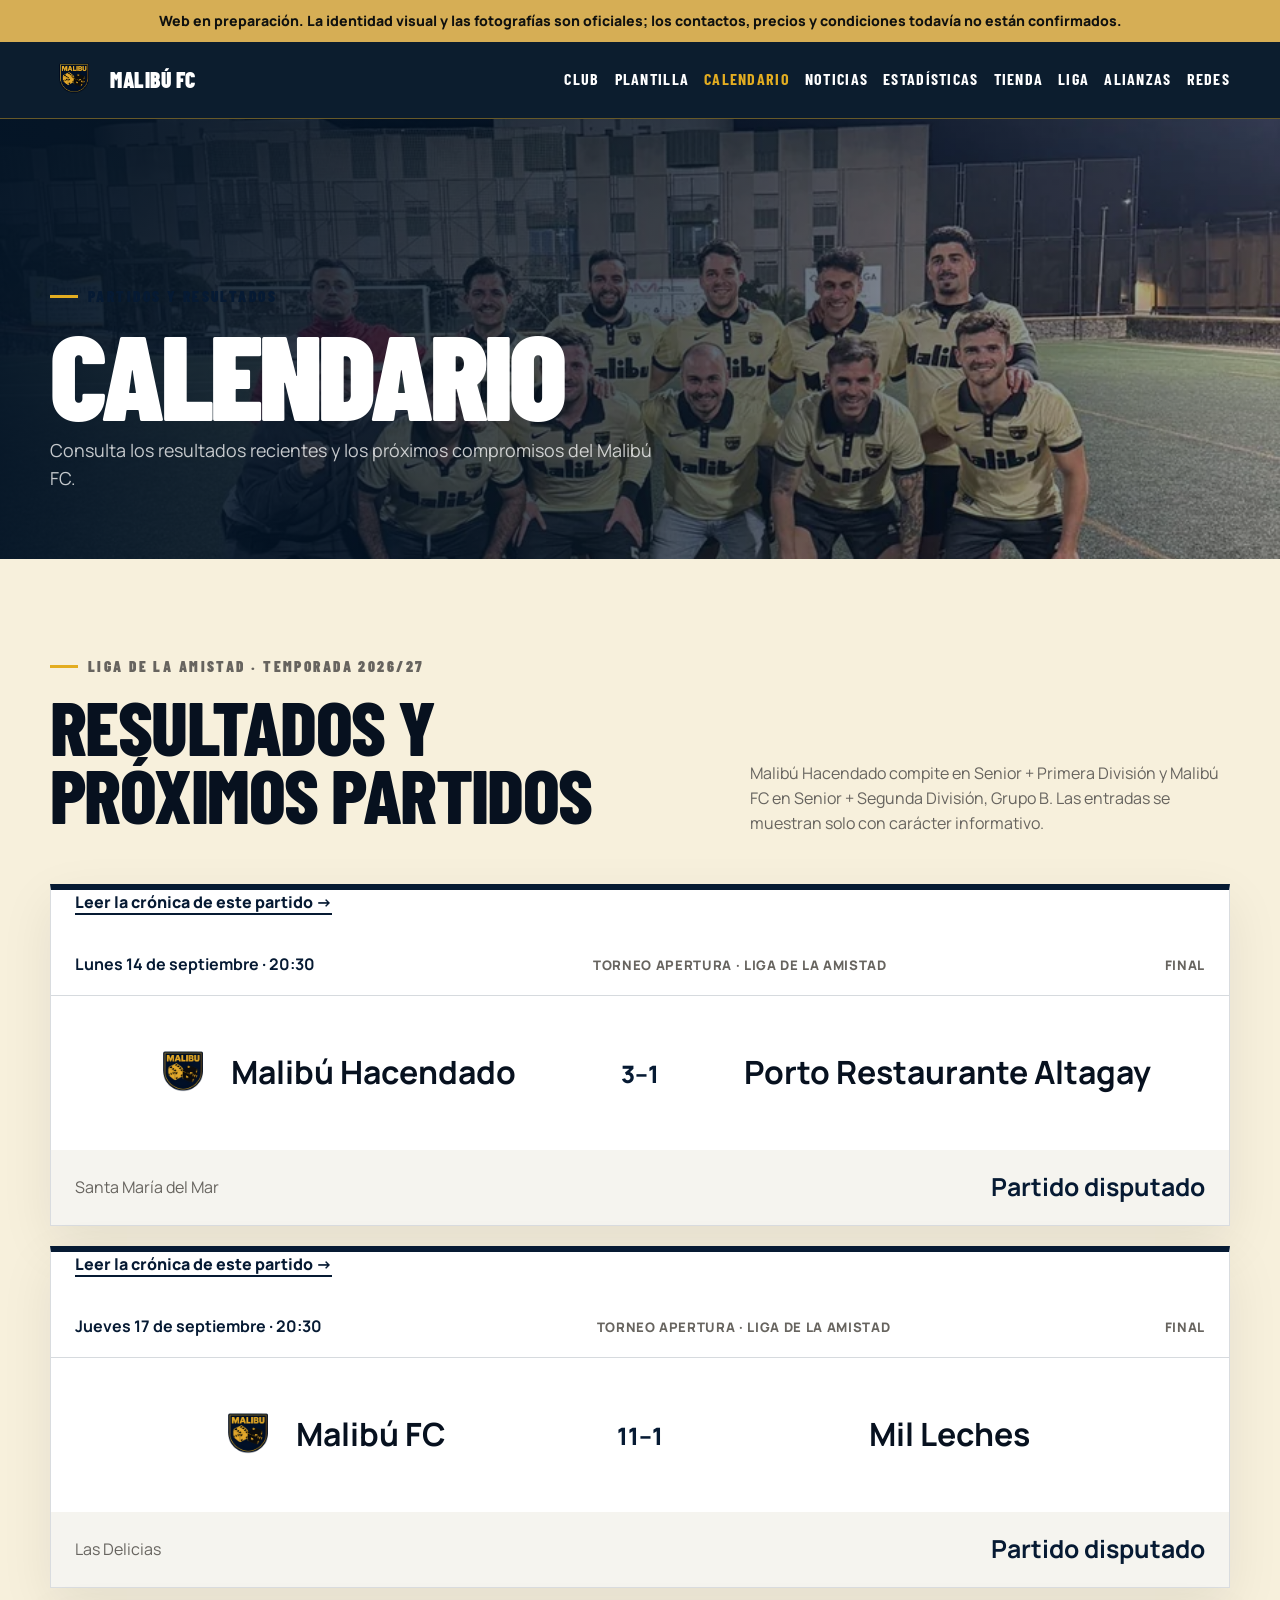
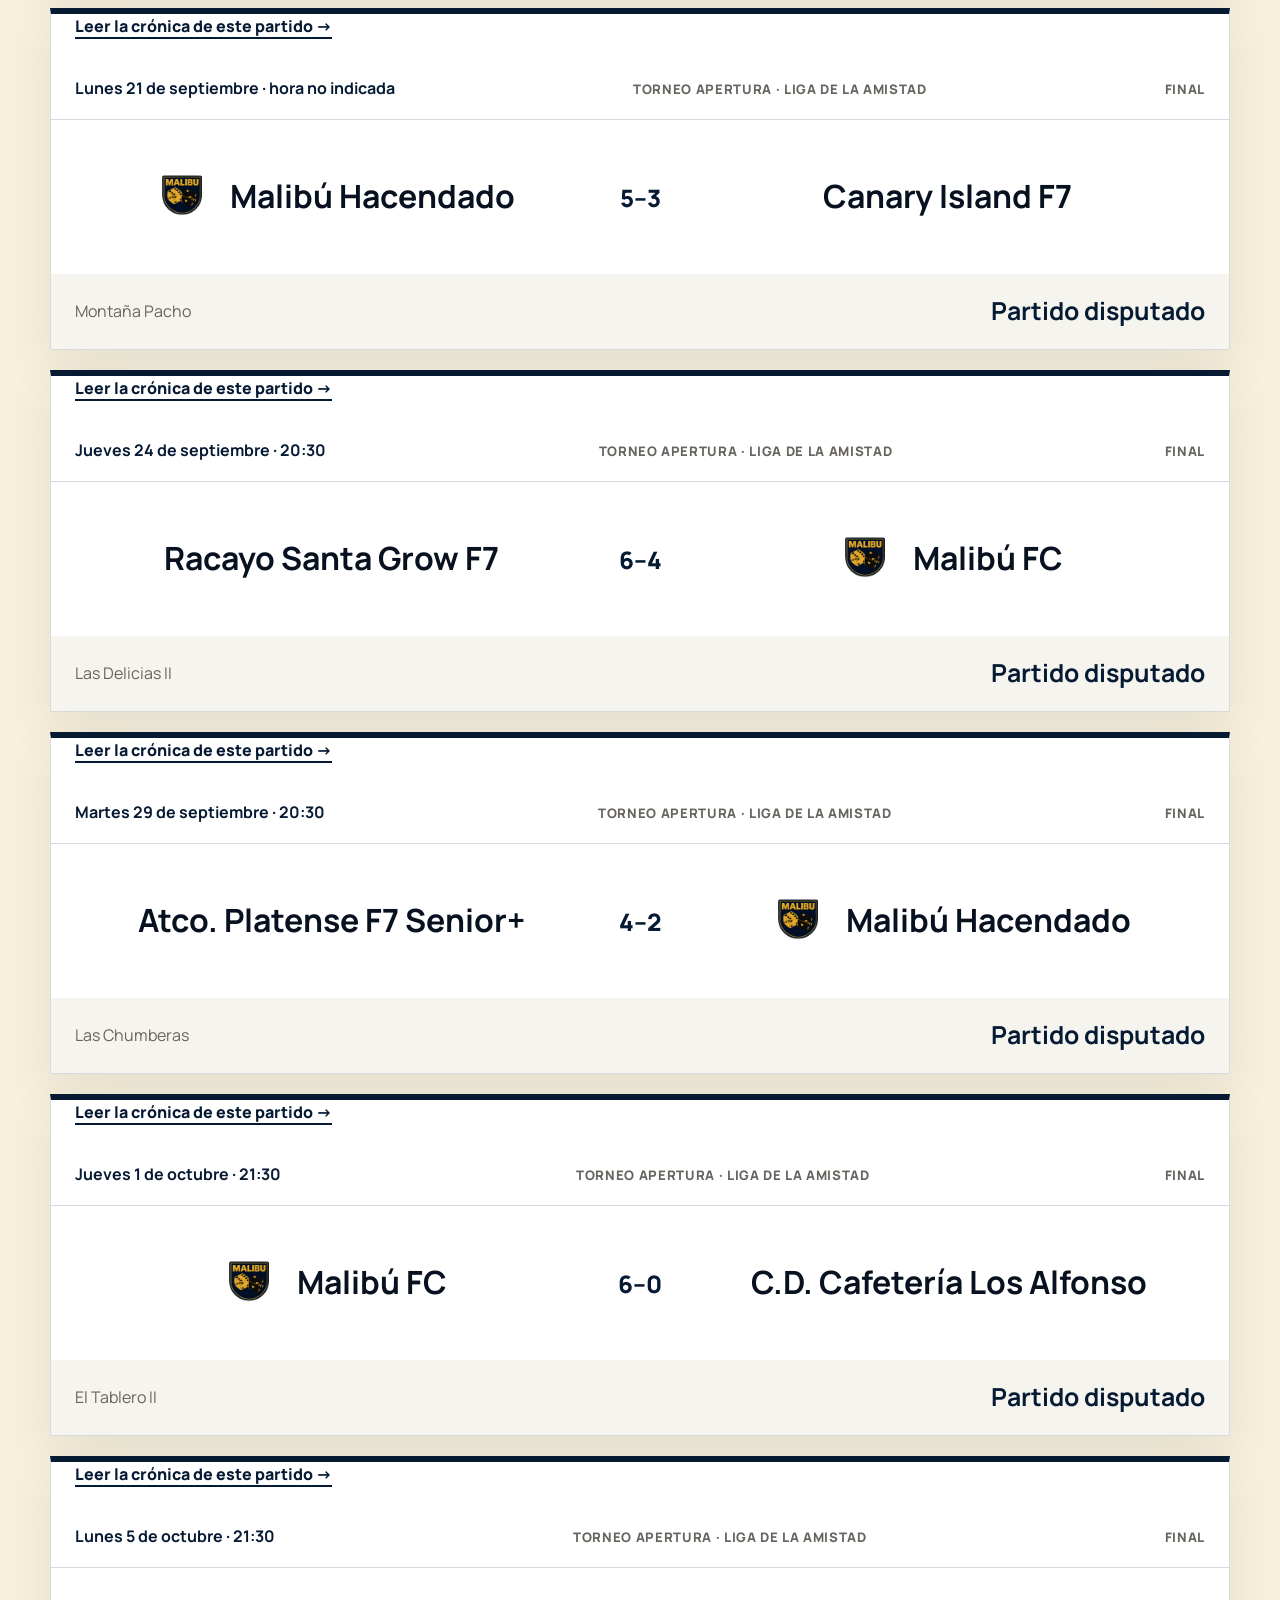
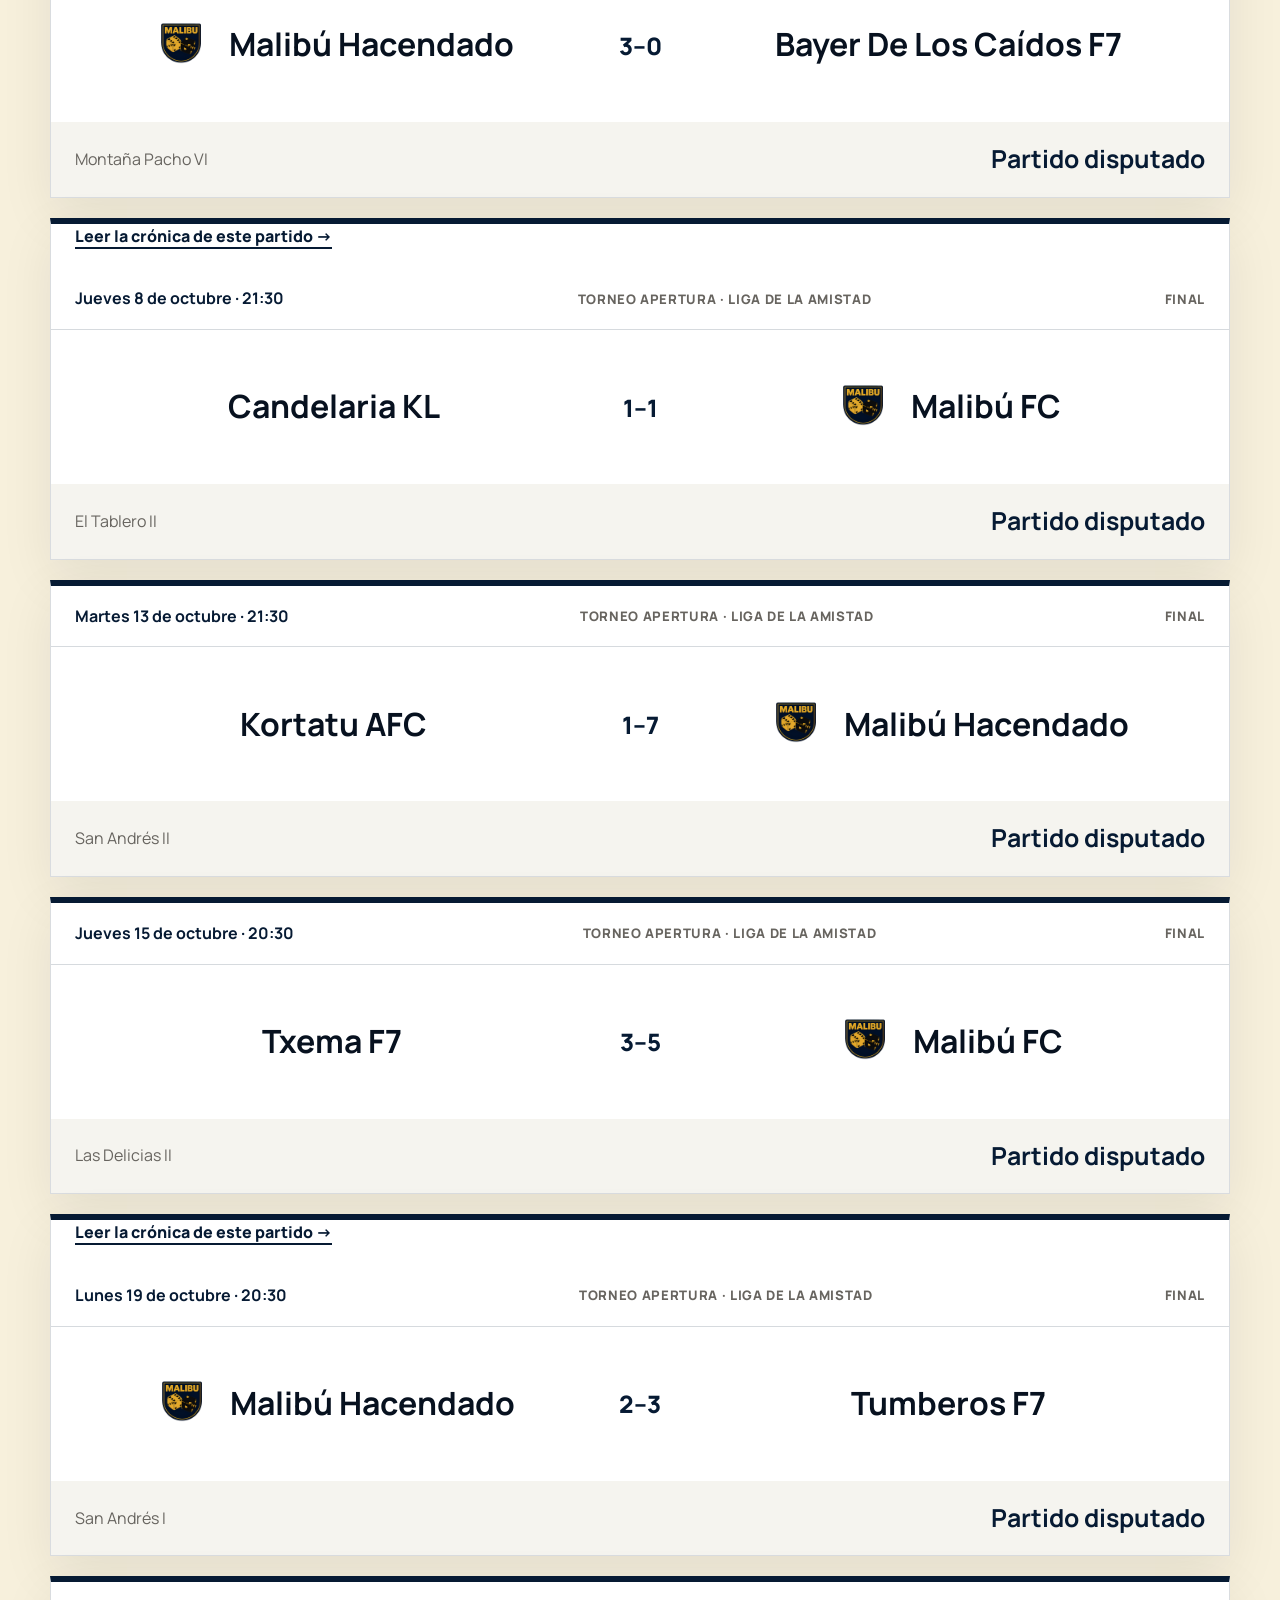
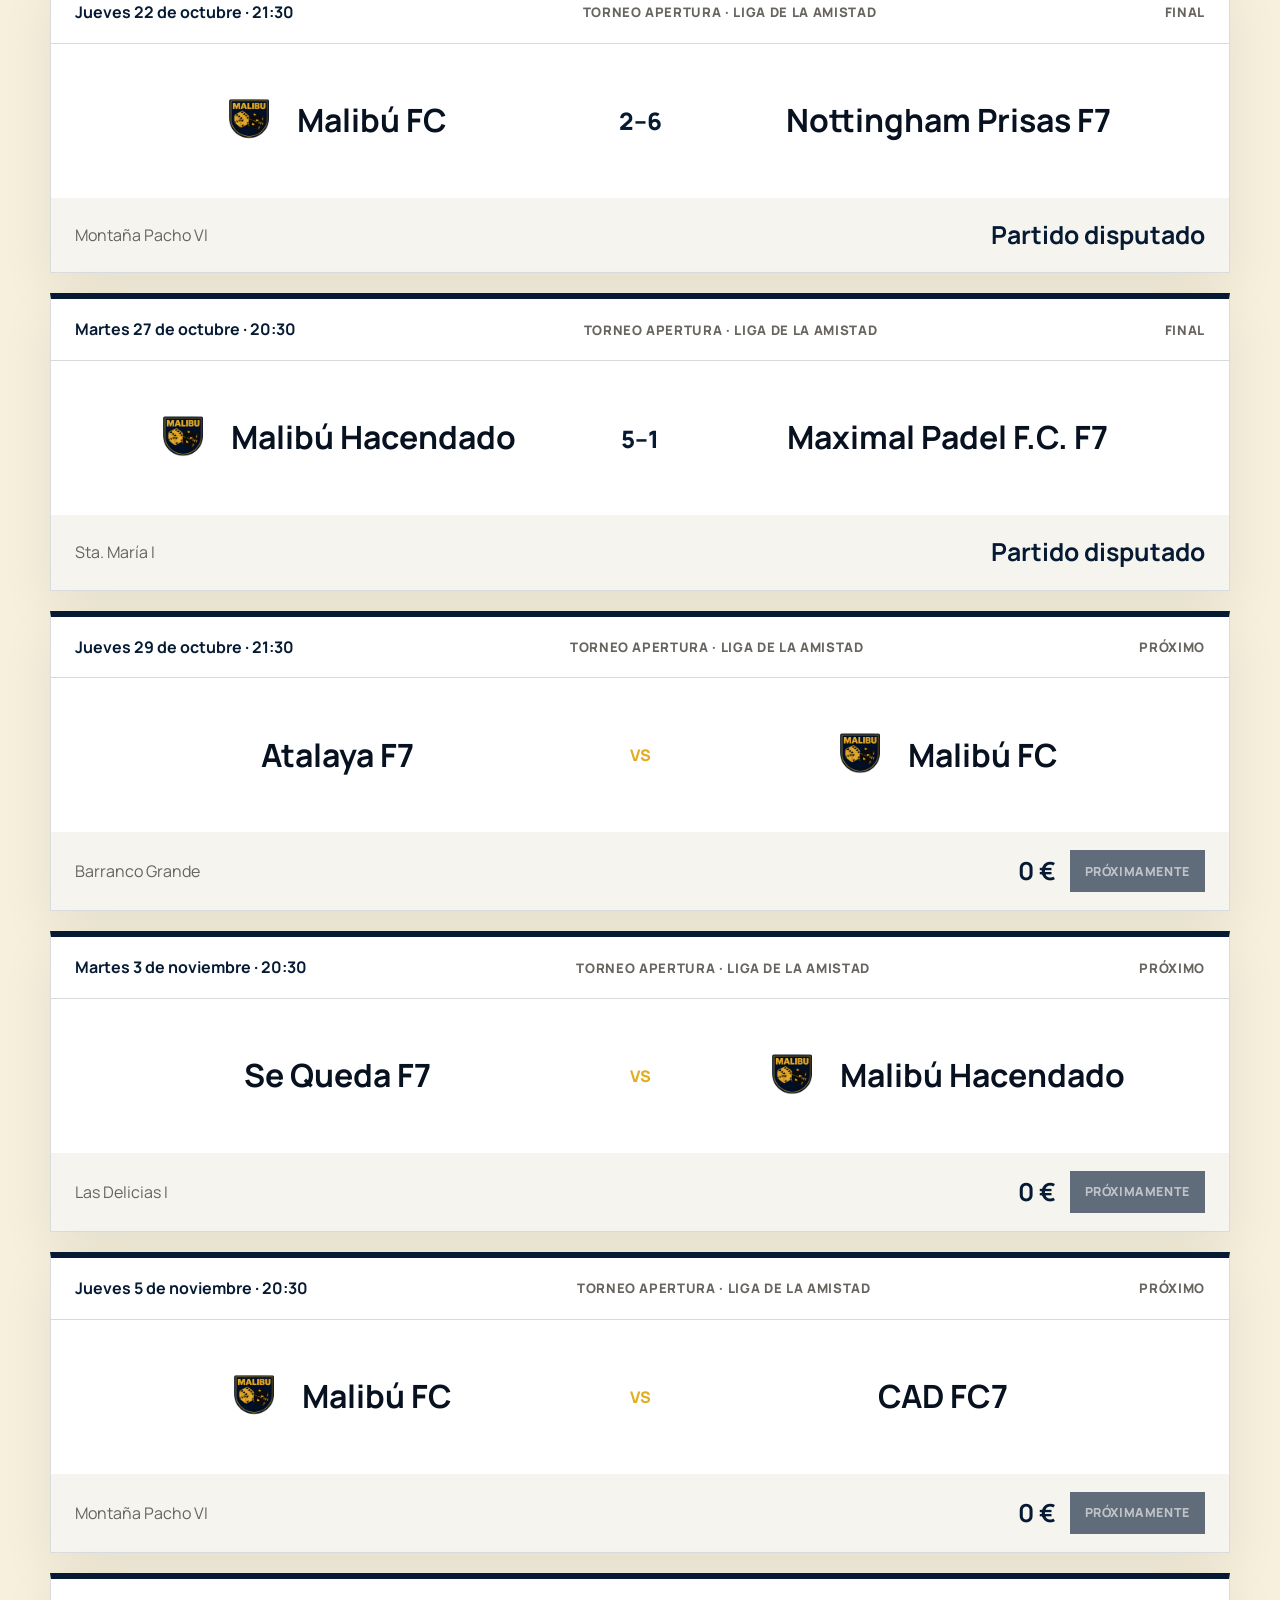
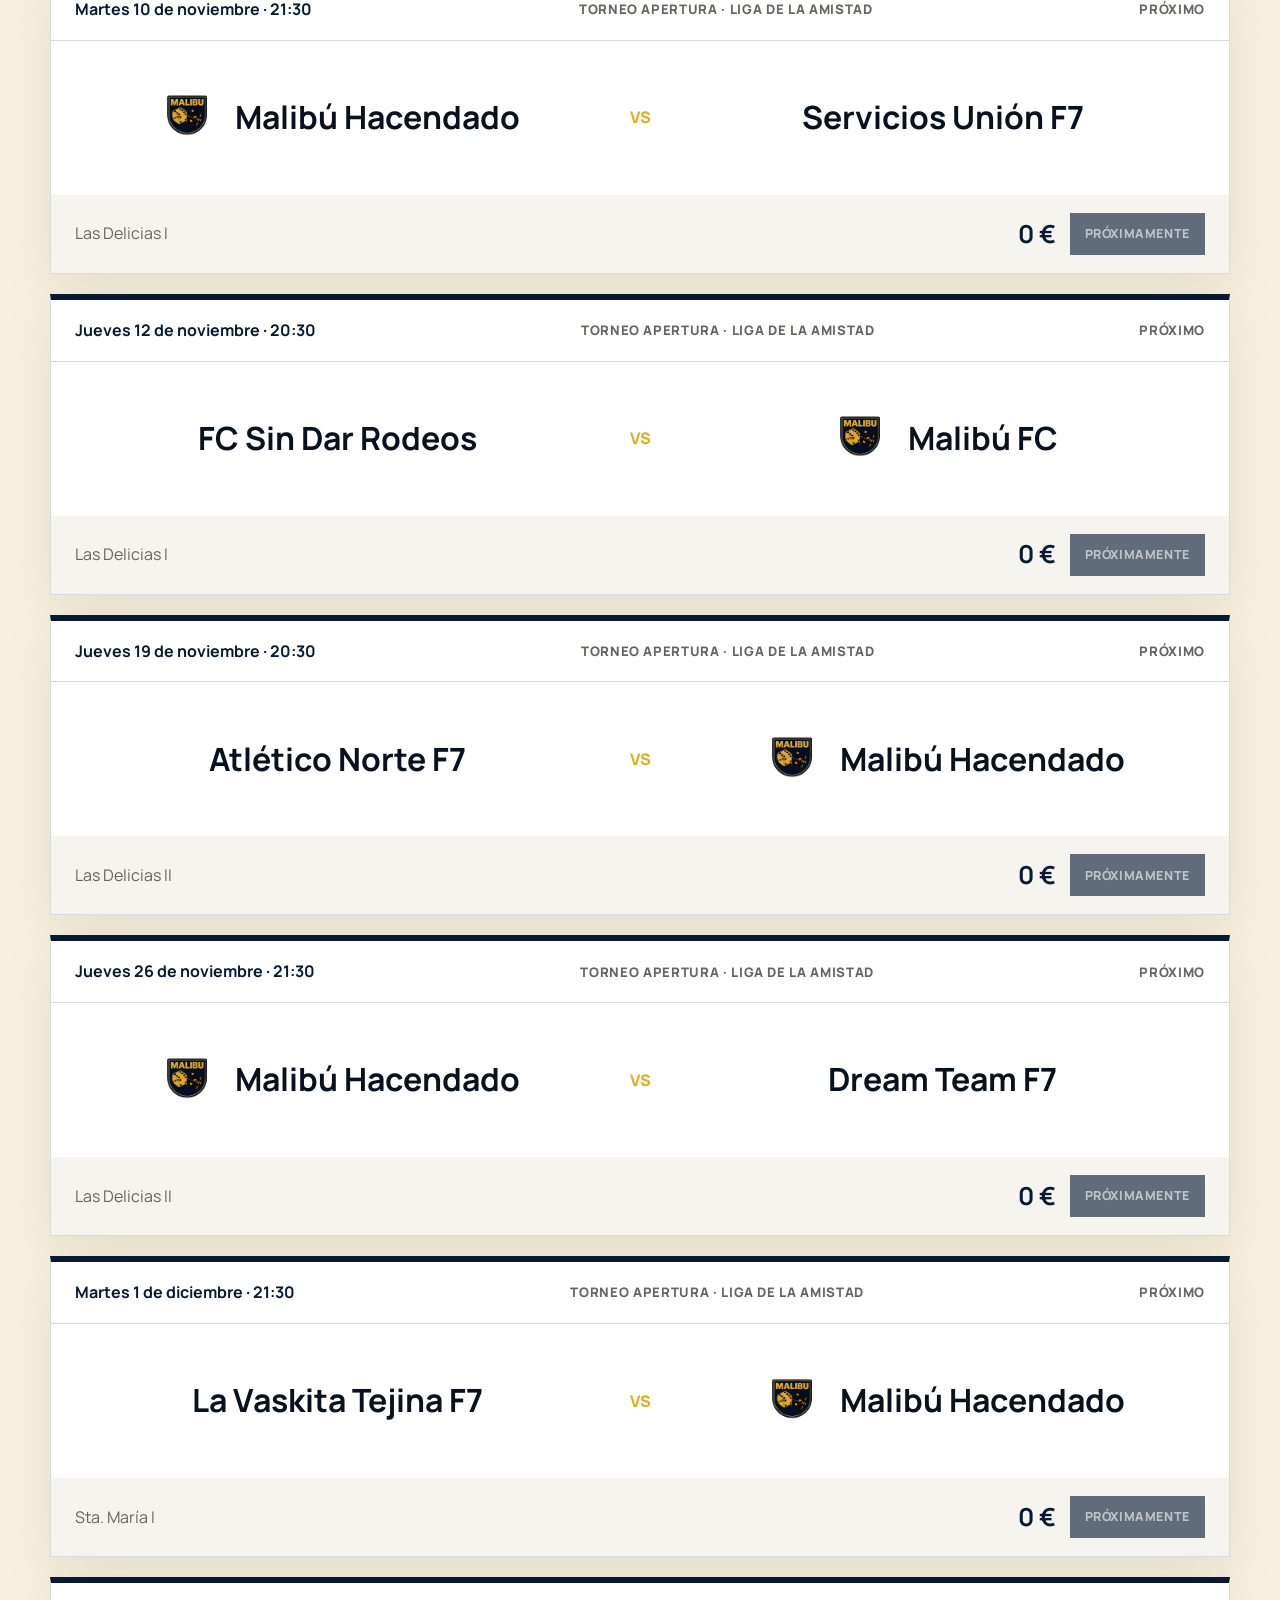
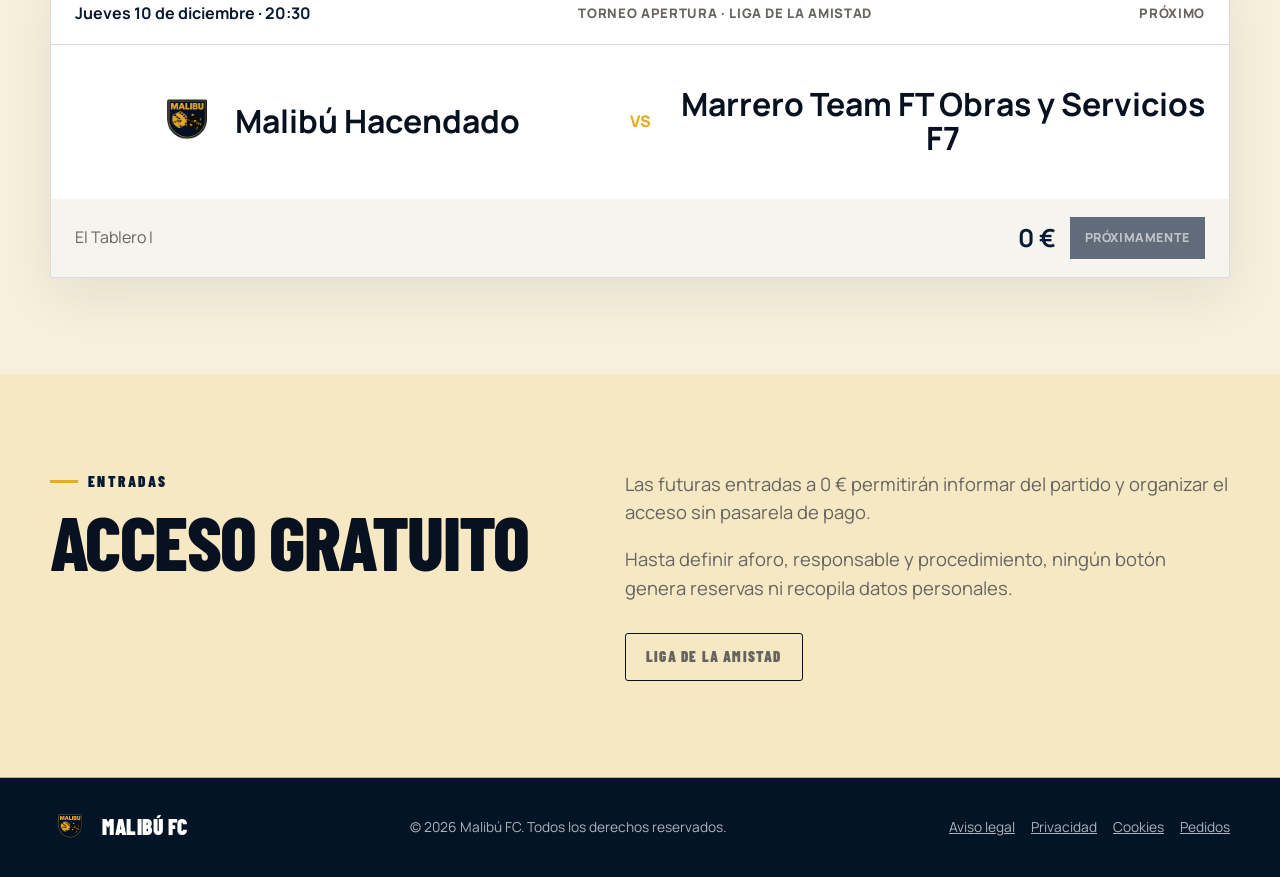
==== commit a68916cf: "Actualiza resultados y balances hasta el 28 de octubre" ====
--- a/calendario/index.html
+++ b/calendario/index.html
@@ -18,7 +18,7 @@
   <link href="https://fonts.googleapis.com/css2?family=Barlow+Condensed:wght@500;600;700;800;900&family=Manrope:wght@400;500;600;700;800&display=swap" rel="stylesheet">
     <link rel="stylesheet" href="/css/styles.css?v=20261009-2">
     <link rel="stylesheet" href="/css/review.css?v=20261007-1">
-    <script defer src="/js/config.js?v=20261016-1"></script>
+    <script defer src="/js/config.js?v=20261028-2"></script>
     <script defer src="/js/app.js?v=20261016-1"></script>
 </head>
 <body>
--- a/css/styles.css
+++ b/css/styles.css
@@ -342,6 +342,22 @@
 .latest-news-section { background: #f5f4ef; }
 .latest-news-grid { display: grid; grid-template-columns: repeat(3, minmax(0, 1fr)); gap: 18px; align-items: stretch; }
 .latest-match-news { display: contents; }
+.club-news-feature { grid-column: 1 / -1; display: grid; grid-template-columns: minmax(0, 280px) minmax(0, 1fr); gap: 32px; align-items: center; }
+.club-news-feature img { display: block; width: 100%; height: auto; }
+.news-article { max-width: 1100px; padding-block: 48px 72px; }
+.news-article h1 { font: 900 clamp(2.5rem, 6vw, 5rem)/1 var(--display); text-transform: uppercase; margin-block: 18px; }
+.news-intro { max-width: 820px; font-size: 1.2rem; line-height: 1.7; }
+.news-layout { display: grid; grid-template-columns: minmax(0, 1fr) minmax(0, 1fr); gap: 40px; margin-top: 32px; align-items: start; }
+.news-layout > * { min-width: 0; }
+.news-layout figure { margin: 0; }
+.news-layout figure img { width: 100%; height: auto; display: block; }
+.news-layout figcaption { font-size: .8rem; color: var(--muted); margin-top: 12px; }
+.news-copy p, .news-players p { line-height: 1.7; }
+.news-layout h2 { font-size: clamp(1.8rem, 4vw, 2.6rem); overflow-wrap: anywhere; }
+.news-players { list-style: none; padding: 0; }
+.news-players li { border-top: 2px solid var(--gold); padding-top: 16px; margin-top: 24px; }
+.news-players h3 { font: 800 1.65rem var(--display); margin: 6px 0; }
+@media (max-width: 700px) { .club-news-feature, .news-layout { grid-template-columns: minmax(0, 1fr); } .club-news-feature > a { max-width: 280px; margin-inline: auto; } }
 .latest-news-card { padding: 28px; background: white; border-top: 5px solid var(--gold); box-shadow: var(--shadow); }
 .latest-news-card h3 { max-width: 600px; margin: 8px 0 14px; font-family: var(--display); font-size: clamp(1.7rem, 3vw, 2.7rem); line-height: .95; text-transform: uppercase; }
 .latest-news-card p:not(.eyebrow) { color: var(--muted); line-height: 1.6; }
